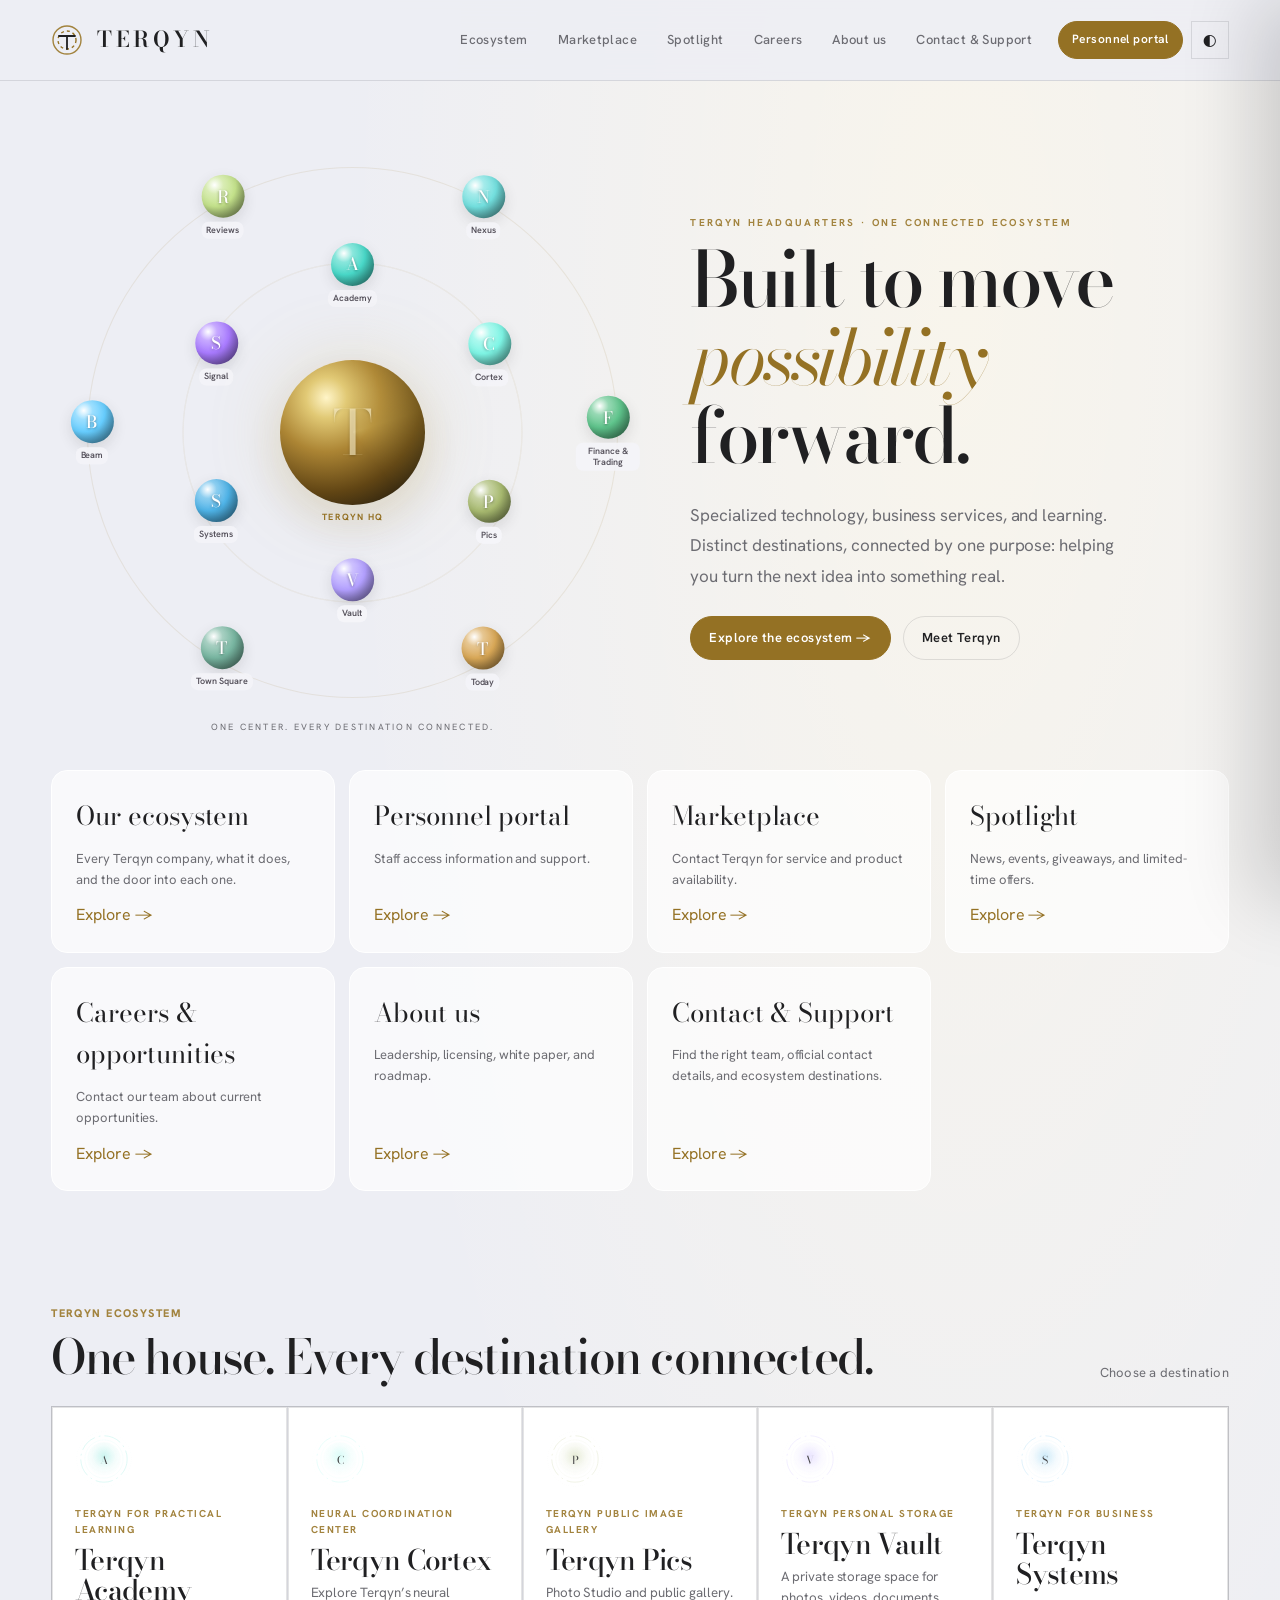
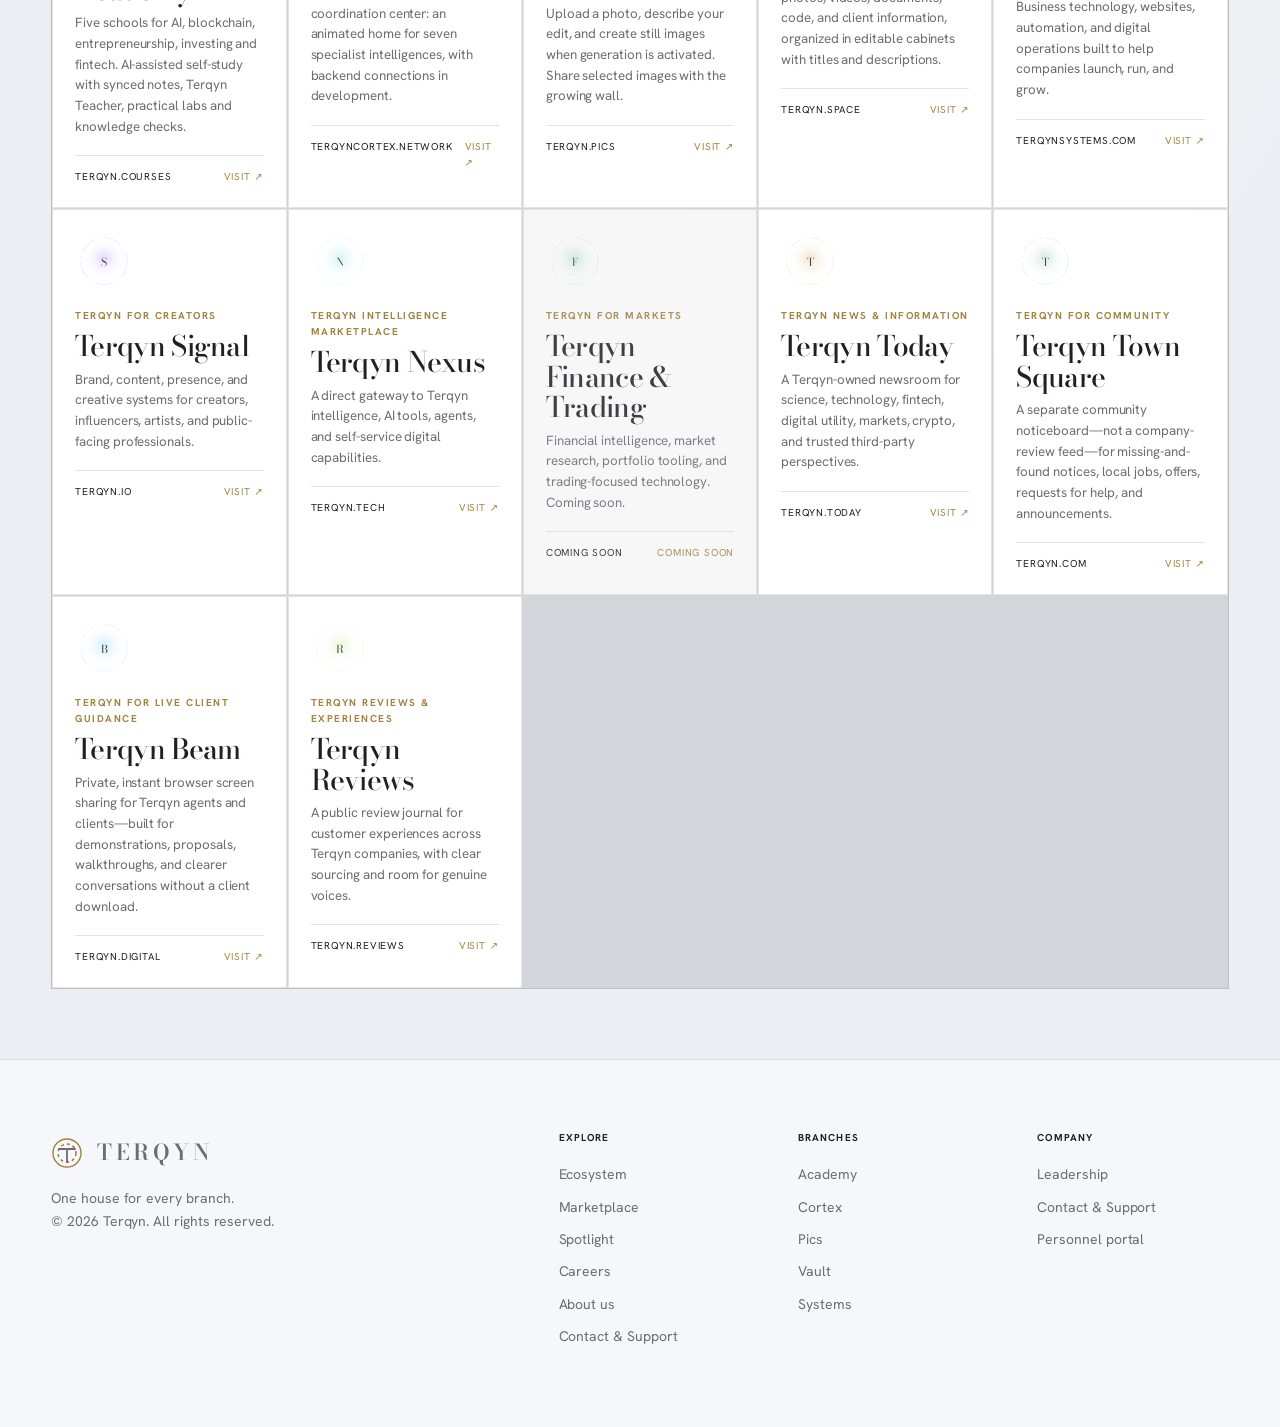
==== index.html @ 520b1709 "Remove remaining homepage claims for unavailable portal and sample openings" ====
<!doctype html>
<html lang="en" data-theme="light">
<head>
<meta charset="utf-8">
<meta name="viewport" content="width=device-width, initial-scale=1,
viewport-fit=cover">
<title>Terqyn</title>
<link rel="preconnect" href="https://fonts.googleapis.com">
<link rel="preconnect" href="https://fonts.gstatic.com" crossorigin>
<link href="
https://fonts.googleapis.com/css2?family=Bodoni+Moda:ital,opsz,wght@0,6..96,400..700;1,6..96,400&family=Hanken+Grotesk:wght@400;500;600;700&display=swap"
rel="stylesheet">
<style>
/*
==========================================================================
TERQYN HQ — canonical stylesheet (corporate flagship redesign, consolidated)
Institutional / editorial / parent-holding-company. Not TERQYN SYSTEMS.
Palette: bone + ink, oxblood primary, aged brass secondary.
Branch colors appear only as small identifiers (dots, marks, meters).
==========================================================================
*/
:root{
--bg:#F1EFE9;--panel:#F8F6F1;--panel2:#E8E3D8;--text:#151516;--mute:#66645F;--line:rgba(21,21,22,.14);
--accent:#641F2B;--brass:#9A7A49;--neg:#A33C35;--void:#0A0A0B;
--shadow:0 24px 80px rgba(23,20,17,.10);
--serif:'Bodoni Moda','Didot','Bodoni 72',Georgia,serif;
--sans:'Hanken Grotesk',system-ui,-apple-system,'Segoe UI',Roboto,sans-serif;
--bar:82px;
box-sizing:border-box;padding-top:env(safe-area-inset-top,0px);padding-bottom:env(safe-area-inset-bottom,0px);
}
@media (prefers-color-scheme:dark){:root:not([data-theme="light"]){
--bg:#0C0C0D;--panel:#131314;--panel2:#1B1A1A;--text:#EEEAE0;--mute:#A19C92;--line:rgba(238,234,224,.13);
--accent:#A44C5B;--brass:#C2A06A;--neg:#D96D63;--shadow:0 30px 90px
rgba(0,0,0,.34);}}
:root[data-theme="dark"]{
--bg:#0C0C0D;--panel:#131314;--panel2:#1B1A1A;--text:#EEEAE0;--mute:#A19C92;--line:rgba(238,234,224,.13);
--accent:#A44C5B;--brass:#C2A06A;--neg:#D96D63;--shadow:0 30px 90px
rgba(0,0,0,.34);}
@media (max-width:560px){:root{--bar:74px}}

/* ---------- foundation ---------- */
*,*::before,*::after{box-sizing:border-box}
html{scroll-padding-top:env(safe-area-inset-top,0px);background:var(--bg);text-rendering:optimizeLegibility}
body{margin:0;position:relative;isolation:isolate;min-height:100%;color:var(--text);font:16px/1.6
var(--sans);letter-spacing:-.004em;-webkit-font-smoothing:antialiased;
background:linear-gradient(90deg,transparent 0 8%,color-mix(in
srgb,var(--brass) 4.5%,transparent) 8% calc(8% + 1px),transparent calc(8% +
1px)),var(--bg)}
body::before{content:"";position:fixed;inset:0;z-index:-2;pointer-events:none;
background:radial-gradient(ellipse 48% 38% at 96% 4%,color-mix(in
srgb,var(--brass) 7%,transparent),transparent 68%),
radial-gradient(ellipse 42% 32% at 2% 96%,color-mix(in srgb,var(--accent)
5%,transparent),transparent 72%)}
body::after{content:"";position:fixed;inset:0;z-index:-1;pointer-events:none;opacity:.28;
background-image:repeating-linear-gradient(0deg,transparent 0
31px,color-mix(in srgb,var(--text) 3%,transparent) 31px 32px);
-webkit-mask-image:linear-gradient(to right,transparent,#000 12%,#000
88%,transparent);mask-image:linear-gradient(to right,transparent,#000
12%,#000 88%,transparent)}
a{color:inherit}
button,input,select,textarea{font:inherit;color:inherit}
img,svg{max-width:100%}
::selection{background:color-mix(in srgb,var(--accent)
24%,transparent);color:var(--text)}
:focus-visible{outline:1px solid
var(--brass);outline-offset:5px;border-radius:0}
.wrap{max-width:1380px;margin:0 auto;padding-inline:clamp(22px,4vw,64px)}
.serif{font-family:var(--serif)}
.mute{color:var(--mute)}
.small{font-size:13px;letter-spacing:.02em}
h1,h2,h3{font-family:var(--serif);font-weight:500;margin:0;line-height:1.1;letter-spacing:-.03em;color:var(--text)}
.h1{font-size:clamp(48px,6vw,86px);line-height:.98}
.h2{font-size:clamp(34px,4vw,56px);line-height:1.02}
.h3{font-size:clamp(22px,2vw,29px)}
.lede{font-size:clamp(17px,1.55vw,20px);line-height:1.7;max-width:58ch;color:var(--mute);margin:22px
0 0}
p{max-width:70ch}
.section{padding:clamp(72px,8vw,118px) 0}
.section+.section{border-top:1px solid var(--line)}
.page-head{position:relative;padding:clamp(84px,10vw,150px) 0
56px;border-bottom:1px solid var(--line)}
.page-head::before{content:"TERQYN / HEADQUARTERS";display:block;margin-bottom:24px;color:var(--brass);font-size:11px;font-weight:600;letter-spacing:.22em}
.page-head.row::before{flex-basis:100%;margin-bottom:12px}

/* ---------- header ---------- */
header.site{position:sticky;top:0;z-index:40;background:color-mix(in
srgb,var(--bg) 94%,transparent);backdrop-filter:blur(18px)
saturate(110%);-webkit-backdrop-filter:blur(18px)
saturate(110%);border-bottom:1px solid var(--line)}
.bar{display:flex;align-items:center;justify-content:space-between;min-height:var(--bar);gap:20px}
.brand{display:flex;align-items:center;gap:14px;text-decoration:none;font-family:var(--serif);font-size:24px;font-weight:600;letter-spacing:-.025em}
.brand svg{width:34px;height:34px}
.brand svg circle:first-child{stroke:var(--brass)}
.nav{display:flex;align-items:center;gap:2px}
.nav a:not(.btn){position:relative;text-decoration:none;padding:12px
14px;color:var(--mute);font-size:13px;font-weight:500;letter-spacing:.03em}
.nav
a:not(.btn)::after{content:"";position:absolute;left:14px;right:14px;bottom:6px;height:1px;background:var(--brass);transform:scaleX(0);transform-origin:left;transition:transform
.25s ease}
.nav a:not(.btn):hover,.nav a.on{color:var(--text)}
.nav a:not(.btn):hover::after,.nav a.on::after{transform:scaleX(1)}
.nav .btn{margin-left:10px}
.menu-btn,.theme-btn{display:none;background:transparent;border:1px solid
var(--line);border-radius:0;width:42px;height:42px;cursor:pointer}
.theme-btn{display:inline-grid;place-items:center;width:38px;height:38px;margin-left:6px}
.menu-btn:hover,.theme-btn:hover{border-color:var(--brass)}
@media (max-width:920px){
.menu-btn{display:inline-grid;place-items:center}
.nav{position:absolute;top:var(--bar);left:0;right:0;flex-direction:column;align-items:stretch;background:var(--bg);border-bottom:1px
solid var(--line);padding:16px 24px 28px;display:none}
.nav.open{display:flex}
.nav a:not(.btn){padding:14px 4px;border-bottom:1px solid var(--line)}
.nav a:not(.btn)::after{display:none}
.nav .btn{margin:16px 0 0}
.theme-btn{margin:12px 0 0}
}

/* ---------- buttons / chips / tags ---------- */
.btn{display:inline-flex;align-items:center;justify-content:center;gap:8px;min-height:44px;padding:11px
18px;border-radius:0;border:1px solid
var(--line);background:transparent;cursor:pointer;text-decoration:none;font-weight:600;font-size:13px;letter-spacing:.035em;white-space:nowrap;transition:background
.2s ease,border-color .2s ease,color .2s ease,transform .2s ease}
.btn:hover{transform:translateY(-1px);border-color:var(--brass)}
.btn.primary{background:var(--text);color:var(--bg);border-color:var(--text)}
.btn.primary:hover{background:var(--accent);border-color:var(--accent);color:#fff}
.btn.accent{background:var(--accent);color:#fff;border-color:var(--accent)}
.btn.sm{min-height:38px;padding:8px 13px;font-size:12px}
.btn[disabled]{opacity:.45;cursor:not-allowed}
.btn[disabled]:hover{transform:none;border-color:var(--line)}
.chips{display:flex;flex-wrap:wrap;gap:7px}
.chip{padding:8px 12px;border-radius:0;border:1px solid
var(--line);background:transparent;cursor:pointer;font-size:12px;font-weight:600;letter-spacing:.035em;color:var(--mute)}
.chip:hover{color:var(--text);border-color:var(--brass)}
.chip.on{background:var(--accent);color:#fff;border-color:var(--accent)}
.tag{display:inline-flex;align-items:center;gap:6px;padding:5px
9px;border-radius:0;border:1px solid
var(--line);background:transparent;color:var(--mute);font-size:11px;font-weight:600;letter-spacing:.055em;text-transform:uppercase;white-space:nowrap}
.tag
.dot{width:5px;height:5px;border-radius:50%;background:var(--c,var(--accent))}
/* status: positive reads as settled ink, caution as brass, problems as red
— kept distinct from the oxblood brand accent */
.tag.good{color:var(--text);border-color:color-mix(in srgb,var(--text)
40%,transparent)}
.tag.warn{color:var(--brass);border-color:color-mix(in srgb,var(--brass)
45%,transparent)}
.tag.bad{color:var(--neg);border-color:color-mix(in srgb,var(--neg)
45%,transparent)}

/* ---------- surfaces ---------- */
.panel{position:relative;overflow:hidden;padding:clamp(24px,3vw,36px);border:1px
solid
var(--line);border-radius:0;background:var(--panel);transition:border-color
.24s ease}
.panel::before{content:"";position:absolute;left:0;top:0;width:42px;height:2px;background:var(--brass);opacity:.8}
.panel:hover{border-color:color-mix(in srgb,var(--brass) 36%,var(--line))}
.panel.tight{padding:22px}
.grid{display:grid;gap:18px}
.g2{grid-template-columns:repeat(2,minmax(0,1fr))}
.g3{grid-template-columns:repeat(3,minmax(0,1fr))}
.g4{grid-template-columns:repeat(4,minmax(0,1fr))}
@media
(max-width:900px){.g3,.g4{grid-template-columns:repeat(2,minmax(0,1fr))}}
@media (max-width:620px){.g2,.g3,.g4{grid-template-columns:1fr}}
.row{display:flex;align-items:center;gap:12px;flex-wrap:wrap}
.between{justify-content:space-between}
.stack>*+*{margin-top:12px}
hr.rule{border:0;border-top:1px solid var(--line);margin:28px 0}
/* hairline-ruled grids: cells share borders, empty cells stay clean */
.offer-list,.leaders,.steps,.kpis{border:0;background:none;gap:0}
.offer-list>li,.leaders>.person,.steps>li,.kpis>.kpi{border:1px solid
var(--line);margin:0 -1px -1px 0}

/* ---------- forms ---------- */
label.f{display:block;font-size:12px;font-weight:600;letter-spacing:.045em;text-transform:uppercase;color:var(--mute)}
label.f>span{display:block;margin-bottom:6px}
.inp{width:100%;min-height:45px;padding:11px
13px;border-radius:0;border:1px solid
var(--line);background:transparent;color:var(--text);text-transform:none;letter-spacing:normal;font-weight:400}
select.inp{background:var(--bg)}
.inp:hover{border-color:color-mix(in srgb,var(--brass) 55%,var(--line))}
.inp:focus{outline:none;border-color:var(--brass);box-shadow:0 0 0 3px
color-mix(in srgb,var(--brass) 10%,transparent)}
textarea.inp{min-height:96px;resize:vertical}
.search{max-width:340px}

/* ---------- tables ---------- */
.tbl-wrap{overflow-x:auto;border:1px solid var(--line);border-radius:0}
table.tbl{width:100%;border-collapse:collapse;font-size:15px;min-width:620px}
.tbl th{text-align:left;padding:14px 16px;border-bottom:1px solid
var(--line);background:color-mix(in srgb,var(--panel2)
56%,transparent);color:var(--mute);font-size:11px;font-weight:600;letter-spacing:.06em;text-transform:uppercase}
.tbl td{padding:16px;border-bottom:1px solid var(--line)}
.tbl tr:last-child td{border-bottom:0}
.tbl tr.click{cursor:pointer}
.tbl tr.click:hover td{background:color-mix(in srgb,var(--brass)
6%,transparent)}

/*
==========================================================================
HOME — monumental, editorial
==========================================================================
*/
.hero{position:relative;min-height:calc(100svh -
var(--bar));display:flex;align-items:flex-end;padding:clamp(84px,12vh,150px)
0 58px;overflow:hidden}
.hero>.wrap{width:100%}
.hero::before{content:"TERQYN / PARENT HOLDING COMPANY";position:absolute;top:42px;left:max(24px,calc((100vw - 1380px)/2 +
64px));color:var(--mute);font-size:10px;font-weight:600;letter-spacing:.22em}
.hero-rings{position:absolute;right:-8%;top:42%;width:min(720px,78vw);transform:translateY(-50%)
rotate(-8deg);opacity:.42;pointer-events:none}
.hero-rings circle{fill:none;stroke:color-mix(in srgb,var(--text)
12%,transparent);stroke-width:1}
.hero-rings
.draw{stroke:var(--brass);stroke-width:1.2;stroke-dasharray:1400;stroke-dashoffset:1400;animation:draw
2.4s cubic-bezier(.6,0,.2,1) .2s forwards}
@keyframes draw{to{stroke-dashoffset:0}}
.wordmark{position:relative;margin:0;max-width:9ch;font-family:var(--serif);font-weight:500;font-size:clamp(86px,15vw,222px);line-height:.78;letter-spacing:-.065em}
.wordmark::after{content:"";display:block;width:min(580px,72vw);height:1px;margin-top:38px;background:linear-gradient(90deg,var(--accent),var(--brass),transparent)}
.wordmark
sup{position:relative;top:1em;vertical-align:top;margin-left:12px;font-family:var(--sans);font-size:11px;font-weight:600;letter-spacing:.18em;color:var(--brass)}
.tagline{position:relative;margin:26px 0
0;max-width:34ch;font-family:var(--serif);font-style:italic;font-size:clamp(22px,2.4vw,32px);line-height:1.3;color:var(--mute)}
.index{margin-top:72px;border-top:1px solid var(--line)}
.index a{display:grid;grid-template-columns:minmax(200px,.9fr)
minmax(0,1.6fr)
auto;align-items:center;gap:24px;min-height:88px;padding:22px
0;border-bottom:1px solid
var(--line);text-decoration:none;transition:padding .28s ease,background
.28s ease}
.index
a:hover{padding-left:18px;background:linear-gradient(90deg,color-mix(in
srgb,var(--accent) 7%,transparent),transparent 52%)}
.index
.nm{font-family:var(--serif);font-size:clamp(23px,2.2vw,34px);letter-spacing:-.03em}
.index .ds{max-width:52ch;font-size:14px;line-height:1.6;color:var(--mute)}
.index
.go{width:42px;height:42px;display:grid;place-items:center;border:1px solid
var(--line);transition:background .2s,border-color .2s,color .2s}
.index a:hover .go{border-color:var(--brass);color:var(--brass)}
.index a.lead .nm{color:var(--accent)}
.index a.lead
.go{background:var(--accent);border-color:var(--accent);color:#fff}
.domains{display:flex;flex-wrap:wrap;gap:10px
24px;margin-top:30px;padding-top:18px;border-top:1px solid
var(--line);color:var(--mute);font-size:11px;font-weight:600;letter-spacing:.06em;text-transform:uppercase}
.domains
button{background:none;border:0;padding:0;cursor:pointer;color:inherit;letter-spacing:inherit;text-transform:inherit;font-weight:inherit}
.domains button:hover{color:var(--text)}
@media (max-width:700px){
.hero{min-height:auto;padding-top:118px}
.hero::before{left:24px}
.hero-rings{right:-48%;top:28%;width:120vw;opacity:.28}
.wordmark{font-size:clamp(72px,22vw,118px)}
.index a{grid-template-columns:1fr auto;gap:6px 16px;min-height:100px}
.index .ds{grid-column:1}
.index .go{grid-row:1/3;grid-column:2}
}

/*
==========================================================================
ECOSYSTEM — portfolio of operating companies
==========================================================================
*/
.eco-head{padding:clamp(100px,12vw,170px) 0 48px;border-bottom:1px solid
var(--line)}
.eco-head::before{content:"PORTFOLIO / OPERATING COMPANIES";display:block;margin-bottom:22px;color:var(--brass);font-size:10px;font-weight:600;letter-spacing:.22em}
.eco-head .h1{max-width:10ch;letter-spacing:-.045em}
.eco-head .lede{margin:22px 0 0;max-width:56ch}
/* 12-col portfolio. Rows tile as 7|5, 5|7 … so the hairline grid never
shows a hole; an odd last company spans the full row. */
.portal-grid{display:grid;grid-template-columns:repeat(12,minmax(0,1fr));gap:1px;padding:0;margin:0
0 110px;background:var(--line);border:1px solid var(--line);border-top:0}
.portal{grid-column:span
7;position:relative;min-height:360px;padding:34px;display:flex;flex-direction:column;gap:8px;text-align:left;border:0;border-radius:0;background:var(--panel);cursor:pointer;overflow:hidden;transition:background
.24s ease}
.portal:nth-child(4n+2),.portal:nth-child(4n+3){grid-column:span 5}
.portal:last-child:nth-child(odd){grid-column:1/-1}
.portal::before{content:"";position:absolute;inset:auto -20% -48%
auto;width:58%;aspect-ratio:1;opacity:.12;background:radial-gradient(circle,color-mix(in
srgb,var(--c) 26%,transparent),transparent 70%);transition:opacity .4s}
.portal:hover{background:color-mix(in srgb,var(--panel) 92%,var(--panel2))}
.portal:hover::before{opacity:.26}
.portal .ap-wrap{width:84px;margin:0 0 38px;opacity:.78}
.portal .aperture .mono{font-size:42px}
.portal
.p-for{color:var(--brass);font-size:10px;font-weight:700;letter-spacing:.15em;text-transform:uppercase}
.portal
.p-name{max-width:10ch;font-family:var(--serif);font-size:clamp(30px,3vw,48px);line-height:1.08;letter-spacing:-.035em}
.portal .p-desc{max-width:48ch;margin:6px 0
18px;color:var(--mute);font-size:15px;line-height:1.65}
.portal
.p-foot{margin-top:auto;display:flex;justify-content:space-between;align-items:center;padding-top:18px;border-top:1px
solid var(--line);font-size:11px;letter-spacing:.035em;color:var(--mute)}
.portal
.enter{color:var(--brass);text-transform:uppercase;letter-spacing:.09em;font-size:10px;font-weight:600}
@media (max-width:900px){
.portal-grid{grid-template-columns:1fr}
.portal,.portal:nth-child(4n+2),.portal:nth-child(4n+3){grid-column:auto;min-height:320px}
}
/* branch mark — static, restrained */
.aperture{width:100%;height:auto;display:block;overflow:visible}
.aperture
.ring{fill:none;stroke:var(--c);transform-box:fill-box;transform-origin:center}
.aperture .r1{stroke-width:1;stroke-dasharray:1 7;opacity:.3}
.aperture .r2{stroke-width:1.4;stroke-dasharray:60 14 6 14;opacity:.5}
.aperture .r3{stroke-width:.8;opacity:.22}
.aperture .iris{transform-box:fill-box;transform-origin:center;opacity:.35}
.aperture
.mono{font-family:var(--serif);font-size:38px;fill:var(--text);text-anchor:middle;dominant-baseline:central}
/* branch transition: a measured wipe */
.iris-ov{position:fixed;inset:0;z-index:100;pointer-events:none;display:grid;place-items:center;text-align:center;color:#EEEAE0;
background:linear-gradient(120deg,color-mix(in srgb,var(--c)
34%,#0A0A0B),#0A0A0B 62%);clip-path:circle(0 at var(--x) var(--y))}
.iris-ov.open{pointer-events:auto;clip-path:circle(150% at var(--x)
var(--y));transition:clip-path .8s cubic-bezier(.7,0,.2,1)}
.iris-ov.out{opacity:0;transition:opacity .55s ease}
.iris-ov .il{opacity:0;transform:scale(.98);transition:opacity .5s
.3s,transform .8s .3s}
.iris-ov.open .il{opacity:1;transform:none}
.iris-ov .il
b{display:block;font-family:var(--serif);font-weight:500;font-size:clamp(50px,8vw,100px);letter-spacing:-.05em}
.iris-ov .il small{opacity:.7;font-size:15px}
/* subsidiary detail */
.back{display:inline-flex;align-items:center;gap:6px;margin-top:38px;color:var(--mute);text-decoration:none;font-size:12px;font-weight:600;letter-spacing:.04em}
.back:hover{color:var(--text)}
.sub-hero{display:grid;grid-template-columns:minmax(0,1.5fr)
minmax(260px,.7fr);gap:70px;align-items:center;min-height:560px;padding:clamp(72px,9vw,130px)
0;border-bottom:1px solid var(--line)}
.sub-hero
.ap-wrap{max-width:300px;width:100%;justify-self:center;opacity:.76;animation:fadeIn
1s ease both}
/* branch audience line: the inline branch color is replaced by brass so
the parent palette leads and every branch stays legible */
.sub-hero
p.lede[style*="color"]{color:var(--brass)!important;font-size:12px;font-weight:600;letter-spacing:.15em;text-transform:uppercase;margin-top:20px}
@keyframes fadeIn{from{opacity:0}}
@media
(max-width:820px){.sub-hero{grid-template-columns:1fr;gap:40px;min-height:0}.sub-hero
.ap-wrap{max-width:200px;grid-row:1;justify-self:start}}
.offer-list{list-style:none;padding:0;margin:0;display:grid;grid-template-columns:repeat(auto-fill,minmax(240px,1fr))}
.offer-list li{min-height:140px;padding:26px;background:var(--panel)}
.offer-list b{display:block;font-weight:500;margin-bottom:4px}

/*
==========================================================================
ABOUT / LEADERSHIP
==========================================================================
*/
.leaders{display:grid;grid-template-columns:repeat(auto-fill,minmax(260px,1fr))}
.leaders>.person{padding:26px;background:var(--bg)}
.person
.shot{aspect-ratio:3/4;display:grid;place-items:center;margin-bottom:16px;border-bottom:1px
solid var(--line);background:linear-gradient(145deg,color-mix(in
srgb,var(--panel2)
74%,transparent),var(--panel));font-family:var(--serif);font-size:72px;color:var(--mute)}
.person dl{display:grid;grid-template-columns:auto 1fr;gap:4px
14px;font-size:14px;margin:14px 0 0}
.person dt{color:var(--mute)}
.person dd{margin:0}
.timeline{list-style:none;padding:0;margin:0;border-left:1px solid
var(--brass)}
.timeline li{position:relative;padding:0 0 28px 28px}
.timeline
li::before{content:"";position:absolute;left:-6px;top:8px;width:11px;height:11px;background:var(--bg);border:2px
solid var(--brass);transform:rotate(45deg)}
.timeline
li.done::before{background:var(--accent);border-color:var(--accent)}
.timeline li.now::before{border-color:var(--accent)}
.timeline .when{font-size:14px;color:var(--mute)}
.vision{margin:0;max-width:24ch;font-family:var(--serif);font-size:clamp(34px,4.5vw,62px);line-height:1.15;letter-spacing:-.035em}

/*
==========================================================================
CAREERS / SPOTLIGHT
==========================================================================
*/
.job{border-bottom:1px solid var(--line)}
.job
summary{list-style:none;display:grid;grid-template-columns:minmax(0,1fr)
auto;gap:6px 20px;min-height:86px;padding:24px 0;cursor:pointer}
.job summary::-webkit-details-marker{display:none}
.job .jt{font-family:var(--serif);font-size:26px}
.job .jm{display:flex;flex-wrap:wrap;gap:8px;grid-column:1}
.job
.jp{grid-row:1/3;grid-column:2;align-self:center;color:var(--mute);font-size:14px}
.job .jb{padding:0 0 24px}
.job ul{margin:6px 0 16px;padding-left:20px}
.steps{list-style:none;padding:0;margin:0;display:grid;grid-template-columns:repeat(auto-fit,minmax(180px,1fr));counter-reset:s}
.steps
li{counter-increment:s;min-height:180px;padding:24px;background:var(--bg)}
.steps
li::before{content:counter(s);display:block;font-family:var(--serif);font-size:30px;color:var(--brass)}
.feature{display:grid;grid-template-columns:minmax(0,1.2fr)
minmax(0,1fr);border:1px solid
var(--line);border-radius:0;overflow:hidden;background:var(--panel)}
.feature
.art{min-height:420px;display:grid;place-items:center;background:linear-gradient(135deg,color-mix(in
srgb,var(--accent) 14%,var(--panel2)),var(--panel2) 48%,color-mix(in
srgb,var(--brass) 14%,var(--panel2)))}
.feature .art svg{width:60%;opacity:.8}
.feature .body{padding:clamp(36px,5vw,72px)}
@media (max-width:760px){.feature{grid-template-columns:1fr}.feature
.art{min-height:260px}}
.code{font-family:ui-monospace,'SF Mono',Menlo,monospace;font-size:18px;letter-spacing:.06em;padding:10px
14px;border:1px dashed var(--brass);color:var(--brass)}
.count{display:flex;gap:10px;margin:12px 0}
.count
div{text-align:center;min-width:56px;padding:8px;background:var(--panel2)}
.count
b{display:block;font-family:var(--serif);font-size:26px;font-weight:500}
.count small{color:var(--mute);font-size:12px}
.date-block{width:64px;flex:none;text-align:center;border:1px solid
var(--line);padding:8px 0}
.date-block
b{display:block;font-family:var(--serif);font-size:28px;font-weight:500;line-height:1}
.date-block small{color:var(--mute);font-size:13px}

/*
==========================================================================
TERQYN TECH — catalogue
==========================================================================
*/
.cat-bar{display:flex;gap:0;overflow-x:auto;border-bottom:1px solid
var(--line);margin-bottom:28px}
.cat-bar button{background:none;border:0;border-bottom:2px solid
transparent;padding:14px
16px;cursor:pointer;color:var(--mute);white-space:nowrap;font-size:12px;font-weight:600;letter-spacing:.04em}
.cat-bar button:hover{color:var(--text)}
.cat-bar button.on{color:var(--text);border-bottom-color:var(--accent)}
.prod{display:flex;flex-direction:column;gap:8px;min-height:380px}
.prod
.pic{aspect-ratio:16/9;display:grid;place-items:center;margin-bottom:8px;position:relative;overflow:hidden;font-family:var(--serif);font-size:48px;color:var(--mute);background:linear-gradient(145deg,var(--panel2),color-mix(in
srgb,var(--pc) 7%,var(--panel)))}
.prod
.pic::after{content:"";position:absolute;inset:0;opacity:.38;background:radial-gradient(circle
at 70% 20%,color-mix(in srgb,var(--pc) 30%,transparent),transparent 60%)}
.prod .price{font-weight:600}
.model{display:flex;align-items:center;gap:12px;padding:14px;border:1px
solid var(--line);cursor:pointer}
.model input{accent-color:var(--accent);width:18px;height:18px}
.plan{border:1px solid
var(--line);padding:20px;cursor:pointer;background:var(--panel)}
.model.on,.plan.on{border-color:var(--brass);background:color-mix(in
srgb,var(--brass) 7%,transparent)}
.plan b{font-family:var(--serif);font-size:22px;font-weight:500}
.cart-btn{position:relative}
.cart-btn
.n{position:absolute;top:-7px;right:-7px;min-width:18px;height:18px;display:grid;place-items:center;padding:0
5px;background:var(--accent);color:#fff;font-size:11px;font-weight:600}

/*
==========================================================================
PERSONNEL PORTAL — executive office
==========================================================================
*/
.signin{max-width:1100px;padding-block:clamp(100px,12vw,160px)}
.roles{display:grid;grid-template-columns:repeat(3,minmax(0,1fr));gap:1px;margin-top:40px;background:var(--line);border:1px
solid var(--line)}
@media (max-width:700px){.roles{grid-template-columns:1fr}}
.role{min-height:260px;padding:30px;text-align:left;cursor:pointer;border:0;border-radius:0;background:var(--panel);transition:background
.22s ease}
.role:hover{background:color-mix(in srgb,var(--brass) 8%,var(--panel))}
.role
b{display:block;margin-bottom:8px;font-family:var(--serif);font-size:30px;font-weight:500}
.app{display:grid;grid-template-columns:290px
minmax(0,1fr);min-height:calc(100vh - var(--bar))}
.side{position:sticky;top:var(--bar);height:calc(100vh -
var(--bar));overflow-y:auto;padding:28px 16px;border-right:1px solid
var(--line);background:var(--panel)}
.side .who{padding:6px 12px 24px;border-bottom:1px solid
var(--line);margin-bottom:12px}
.side .who
b{display:block;font-family:var(--serif);font-size:23px;font-weight:500}
.side
button{position:relative;display:flex;align-items:center;justify-content:space-between;width:100%;text-align:left;background:none;border:0;border-radius:0;padding:11px
12px;cursor:pointer;color:var(--mute);font-size:13px;font-weight:500;letter-spacing:.015em}
.side button:hover{color:var(--text)}
.side button.on{color:var(--text)}
.side
button.on::before{content:"";position:absolute;left:0;top:8px;bottom:8px;width:2px;background:var(--accent)}
.side .bridge-btn.on{color:var(--brass)}
.side .bridge-btn.on::before{background:var(--brass)}
.side
.grp{font-size:10px;font-weight:700;letter-spacing:.12em;text-transform:uppercase;color:var(--mute);padding:18px
12px 6px}
.main{padding:clamp(34px,5vw,70px) clamp(22px,5vw,76px) 100px;min-width:0}
@media (max-width:900px){
.app{grid-template-columns:1fr}
.side{position:static;height:auto;display:flex;gap:4px;overflow-x:auto;padding:10px
14px;border-right:0;border-bottom:1px solid var(--line)}
.side .who,.side .grp{display:none}
.side button{width:auto;white-space:nowrap}
.side
button.on::before{top:auto;bottom:0;left:12px;right:12px;width:auto;height:2px}
}
.locked{text-align:center;padding:80px 20px}
.locked svg{width:48px;margin-bottom:16px;color:var(--mute)}
.kpis{display:grid;grid-template-columns:repeat(3,minmax(0,1fr))}
@media
(max-width:620px){.kpis{grid-template-columns:repeat(2,minmax(0,1fr))}}
.kpi{min-height:140px;padding:22px;border:1px solid
var(--line);border-radius:0;background:var(--panel)}
.kpi
.lb{font-size:10px;font-weight:700;letter-spacing:.09em;text-transform:uppercase;color:var(--mute)}
.kpi .v{margin:10px 0
4px;font-family:var(--serif);font-size:36px;line-height:1.2}
.delta{font-size:13px;font-weight:600}
.delta.up{color:var(--text)}
.delta.down{color:var(--neg)}
.bars{width:100%;height:auto;display:block}
.bars rect{cursor:pointer}
.bars text{font-size:11px;fill:var(--mute);font-family:var(--sans)}
.meter{height:4px;background:var(--panel2);overflow:hidden}
.meter i{display:block;height:100%;background:var(--c,var(--accent))}
.stream{display:grid;grid-template-columns:120px 1fr
48px;gap:12px;align-items:center;font-size:14px;margin-bottom:10px}
.ann{padding:18px 0;border-bottom:1px solid var(--line)}
.ann:last-child{border-bottom:0}
.acc details{border-bottom:1px solid var(--line)}
.acc summary{padding:16px
0;cursor:pointer;font-family:var(--serif);font-size:21px}
.acc details p{margin:0 0 18px;color:var(--mute)}
.exec-banner{display:flex;align-items:center;gap:14px;margin-bottom:28px;padding:14px
18px;border:1px solid color-mix(in srgb,var(--brass)
58%,transparent);background:color-mix(in srgb,var(--brass)
6%,transparent);color:var(--brass);font-size:14px}
.exec-banner svg{flex:none}

/*
==========================================================================
OVERLAYS
==========================================================================
*/
.scrim{position:fixed;inset:0;z-index:80;display:none;background:rgba(8,7,7,.66);backdrop-filter:blur(4px);-webkit-backdrop-filter:blur(4px)}
.scrim.open{display:block}
.drawer{position:fixed;top:0;right:0;bottom:0;z-index:90;width:min(560px,100%);overflow-y:auto;background:var(--bg);border-left:1px
solid var(--line);box-shadow:-24px 0 70px
rgba(0,0,0,.16);transform:translateX(100%);transition:transform .4s
cubic-bezier(.2,.8,.2,1);padding:calc(34px + env(safe-area-inset-top,0px))
34px calc(34px + env(safe-area-inset-bottom,0px))}
.drawer.open{transform:none}
.modal{position:fixed;left:50%;top:50%;z-index:90;width:min(620px,calc(100%
-
32px));max-height:86vh;overflow-y:auto;padding:34px;background:var(--bg);border:1px
solid
var(--line);box-shadow:var(--shadow);transform:translate(-50%,-48%);opacity:0;pointer-events:none;transition:opacity
.25s,transform .3s ease}
.modal.open{opacity:1;transform:translate(-50%,-50%);pointer-events:auto}
.x{float:right;width:36px;height:36px;background:none;border:1px solid
var(--line);border-radius:0;cursor:pointer}
.x:hover{border-color:var(--brass)}
.toast{position:fixed;left:50%;bottom:calc(24px +
env(safe-area-inset-bottom,0px));z-index:120;max-width:calc(100% -
32px);padding:13px
20px;background:var(--text);color:var(--bg);font-size:12px;font-weight:600;letter-spacing:.035em;transform:translate(-50%,20px);opacity:0;transition:.3s;pointer-events:none}
.toast.show{opacity:1;transform:translate(-50%,0)}

/* ---------- footer ---------- */
footer.site{padding:70px 0 74px;border-top:1px solid
var(--line);background:color-mix(in srgb,var(--panel)
55%,transparent);font-size:14px;color:var(--mute)}
footer.site .cols{display:grid;grid-template-columns:2.4fr
repeat(3,1fr);gap:48px}
footer.site h4{margin:0 0
12px;color:var(--text);font-size:10px;font-weight:700;letter-spacing:.11em;text-transform:uppercase}
footer.site a{display:block;padding:5px
0;text-decoration:none;cursor:pointer}
footer.site a:hover{color:var(--text)}
@media (max-width:760px){footer.site .cols{grid-template-columns:1fr
1fr;gap:32px}}

/* ---------- small screens ---------- */
@media (max-width:560px){
.hero{padding-bottom:38px}
.wordmark::after{margin-top:28px}
.index{margin-top:52px}
.panel{padding:22px}
.portal{padding:26px}
.main{padding-inline:20px}
.drawer{padding-inline:22px}
.modal{padding:24px}
}

/* ---------- reduced motion ---------- */
@media
(prefers-reduced-motion:reduce){*,*::before,*::after{animation:none!important;transition:none!important}.hero-rings
.draw{stroke-dashoffset:0}}

/* Pearl & gold concept — review only */
:root,:root[data-theme="dark"],:root[data-theme="light"]{--bg:#edeef4;--panel:#fff;--panel2:#e5e6ee;--text:#202022;--mute:#6c6c72;--line:rgba(35,35,46,.12);--accent:#947124;--brass:#a2833e;--shadow:0 18px 70px #282c4510;--bar:80px}
body{background:radial-gradient(ellipse at 75% 10%,#fff9e7a0,transparent 46%),#edeef4}
body::before,body::after{display:none}
header.site{background:#edeef4ed}.brand{letter-spacing:.16em;font-size:22px;text-transform:uppercase}.brand svg{width:32px}
.btn,.chip,.tag{border-radius:30px}.btn.primary,.btn.accent{background:#947124;border-color:#947124;color:white}.btn:hover{box-shadow:0 7px 20px #94712420}
.panel,.tbl-wrap,.offer-list>li,.leaders>.person,.steps>li,.kpis>.kpi{border-radius:16px;box-shadow:0 8px 25px #34364a04}
.panel::before{display:none}.page-head::before,.hero::before{letter-spacing:.22em}
.hero{display:block;min-height:0;padding:50px 0 72px;overflow:hidden}.hero::before{display:none}
.hero>.wrap{display:grid;grid-template-columns:1fr 1fr;gap:60px;align-items:center}
.hero-copy .eyebrow{font-size:10px;letter-spacing:.24em;color:var(--brass);font-weight:700}
.wordmark{font-size:clamp(58px,6vw,94px);line-height:1.02;max-width:11ch;letter-spacing:-.045em}
.wordmark em{font-weight:400;color:var(--accent)}.wordmark::after{display:none}
.tagline{font-family:var(--sans);font-style:normal;font-size:17px;line-height:1.8;max-width:44ch;margin:24px 0;color:var(--mute)}
.hero-actions{display:flex;gap:12px;flex-wrap:wrap}
.orbit-stage{position:relative;aspect-ratio:1;max-width:560px;width:100%;margin:auto;display:grid;place-items:center;perspective:800px}
.orbit-track{position:absolute;width:84%;height:84%;border:1px solid #a2833e25;border-radius:50%;animation:orbit 36s linear infinite}
.orbit-track::before{content:"";position:absolute;inset:14%;border:1px dashed #a2833e25;border-radius:50%}
.orbit-track::after{content:"";position:absolute;inset:-8%;border:1px solid #a2833e0d;border-radius:50%}
.gold-core{position:relative;width:35%;aspect-ratio:1;border-radius:50%;background:radial-gradient(circle at 32% 26%,#fff5c8 0,#e1c975 14%,#ac8534 37%,#614514 65%,#1d180d 91%);box-shadow:inset -15px -12px 24px #0005,0 20px 48px #7d632622,0 0 100px #d9c27b30;display:grid;place-items:center}
.gold-core::after{content:"";position:absolute;inset:0;border-radius:50%;background:conic-gradient(from 0deg,transparent,#fff7ca50,transparent 40%);mix-blend-mode:soft-light;animation:orbit 12s linear infinite}
.gold-core span{font-family:var(--serif);font-size:62px;color:#fff3cba0;text-shadow:0 1px 3px #0003}
.satellite{position:absolute;left:calc(50% - 31px);top:calc(50% - 31px);width:62px;height:62px;transform:rotate(var(--a)) translateY(-224px) rotate(calc(-1 * var(--a)));display:grid;place-items:center}
.satellite a{display:grid;place-items:center;background:#ffffffed;border:1px solid #fff;border-radius:18px;width:62px;height:62px;box-shadow:0 8px 30px #34364a0b;text-decoration:none;animation:counter 36s linear infinite;font-size:12px;font-weight:600;color:var(--sc)}
.orbit-caption{position:absolute;bottom:0;font-size:9px;letter-spacing:.25em;color:var(--mute)}
@keyframes orbit{to{transform:rotate(360deg)}}@keyframes counter{to{transform:rotate(-360deg)}}
.hero-index{grid-column:1/-1;display:grid;grid-template-columns:repeat(4,1fr);gap:14px;margin-top:0;border:0}
.hero-index a{display:flex;flex-direction:column;align-items:flex-start;gap:12px;min-height:180px;background:#ffffffb0;border:1px solid #fff;border-radius:16px;padding:24px;text-decoration:none}
.hero-index a:hover{background:white;transform:translateY(-3px)}
.hero-index .nm{font-family:var(--serif);font-size:26px}.hero-index .ds{font-size:13px;color:var(--mute)}.hero-index .go{margin-top:auto;color:var(--accent)}
.portal-grid{gap:16px;background:none;border:0}.portal{border:1px solid #fff;border-radius:18px;box-shadow:0 10px 35px #34364a05;min-height:310px}
.portal .ap-wrap{margin-bottom:20px}.portal::before{opacity:.25}
footer{background:#e7e8ef}.preview-note{position:fixed;bottom:14px;left:14px;z-index:150;background:#fffef5ee;border:1px solid #a2833e40;color:#7a6029;border-radius:30px;padding:8px 14px;font:11px var(--sans);box-shadow:0 5px 20px #0001}
@media(max-width:920px){.hero>.wrap{grid-template-columns:1fr;gap:35px}.orbit-stage{grid-row:1;max-width:420px}.hero-copy{max-width:650px}.hero-index{grid-template-columns:repeat(2,1fr)}.satellite{transform:rotate(var(--a)) translateY(-168px) rotate(calc(-1 * var(--a)))}.wordmark{max-width:14ch;font-size:58px}}
@media(max-width:480px){.hero{padding-top:26px}.orbit-stage{max-width:310px}.satellite{width:48px;height:48px;left:calc(50% - 24px);top:calc(50% - 24px);transform:rotate(var(--a)) translateY(-125px) rotate(calc(-1 * var(--a)))}.satellite a{width:48px;height:48px;border-radius:14px;font-size:10px}.gold-core span{font-size:40px}.wordmark{font-size:43px}.hero-index a{padding:18px;min-height:180px}.hero-index .nm{font-size:22px}.brand{font-size:19px}.hero-copy .eyebrow{font-size:9px}}
@media(prefers-reduced-motion:reduce){.orbit-track,.satellite a,.gold-core::after{animation:none}}

/* Live planetarium: every orb derives from the ecosystem directory. */
.planetarium{width:100%;max-width:650px;aspect-ratio:1;isolation:isolate}
.planetarium .gold-core{position:absolute;inset:38%;width:24%;z-index:3;box-shadow:0 0 70px #ccb45640,0 20px 45px #80601f20}
.gold-core b{position:absolute;top:104%;white-space:nowrap;color:#947124;font:700 9px var(--sans);letter-spacing:.15em}
.planet-halo{position:absolute;inset:6%;border-radius:50%;border:1px solid #a2833e20;background:repeating-radial-gradient(circle at center,transparent 0 18%,#a2833e12 18.2% 18.4%,transparent 18.6% 27%)}
.planet-orbit{position:absolute;inset:0;pointer-events:none;animation:planet-revolve var(--duration) linear infinite;transform:rotate(var(--angle))}
.planet-position{position:absolute;left:50%;top:calc(50% - var(--radius));width:0;height:0}
.subsidiary-planet{position:absolute;left:-32px;top:-27px;display:flex;align-items:center;flex-direction:column;width:64px;text-decoration:none;pointer-events:auto;animation:planet-upright var(--duration) linear infinite;transform:rotate(calc(-1 * var(--angle)))}
.planet-ball{width:43px;height:43px;display:grid;place-items:center;border-radius:50%;background:radial-gradient(circle at 30% 24%,#fff 0,color-mix(in srgb,var(--planet-color),white 35%) 20%,var(--planet-color) 48%,color-mix(in srgb,var(--planet-color),black 58%) 100%);box-shadow:inset -4px -5px 9px #0002,0 5px 14px #3332;color:#fff;font:500 17px var(--serif);text-shadow:0 1px 3px #0006;transition:scale .2s}
.planet-name{font:600 9px var(--sans);margin-top:4px;padding:3px 5px;background:#f5f5f9e8;color:#55515b;border-radius:7px;text-align:center;max-width:90px;line-height:1.2}
.subsidiary-planet:hover .planet-ball,.subsidiary-planet:focus-visible .planet-ball{scale:1.15}
.planetarium:focus-within .planet-orbit,.planetarium:focus-within .subsidiary-planet,.planetarium:hover .planet-orbit,.planetarium:hover .subsidiary-planet{animation-play-state:paused}
@keyframes planet-revolve{from{transform:rotate(var(--angle))}to{transform:rotate(calc(var(--angle) + 360deg))}}
@keyframes planet-upright{from{transform:rotate(calc(-1 * var(--angle)))}to{transform:rotate(calc(-1 * var(--angle) - 360deg))}}
.hero>.wrap{grid-template-columns:1.12fr 1fr;gap:36px}.hero .planetarium{grid-column:1;grid-row:1}.hero-copy{grid-column:2;grid-row:1}.hero-index{grid-row:2}
@media(max-width:920px){.hero>.wrap{grid-template-columns:1fr}.hero .planetarium{grid-column:1;grid-row:1;max-width:520px}.hero-copy{grid-column:1;grid-row:2}.hero-index{grid-row:3}.orbit-caption{bottom:-5px}}
@media(max-width:480px){.planetarium{max-width:none!important}.planet-ball{width:31px;height:31px;font-size:13px}.subsidiary-planet{left:-27px;top:-20px;width:54px}.planet-name{font-size:8px;padding:2px 3px}.planetarium .gold-core span{font-size:32px}.gold-core b{font-size:8px}.orbit-caption{font-size:8px;letter-spacing:.13em}.hero>.wrap{gap:42px}}
@media(prefers-reduced-motion:reduce){.planet-orbit,.subsidiary-planet{animation:none}}

.contact-page .page-head{padding-top:76px}.contact-kicker{display:block;font-size:10px;font-weight:700;letter-spacing:.18em;color:var(--brass);margin-bottom:16px}
.contact-jumps,.contact-actions{display:flex;flex-wrap:wrap;gap:10px;margin-top:26px}.contact-jumps a{text-decoration:none}.contact-card{display:flex;flex-direction:column;scroll-margin-top:105px}.contact-card .h2{font-size:38px}.contact-card>p{line-height:1.8}.contact-details{margin:18px 0 24px}.contact-details dt{font-size:11px;letter-spacing:.1em;text-transform:uppercase;color:var(--mute);margin-top:16px}.contact-details dd{margin:5px 0 0;font-size:clamp(17px,2vw,23px);overflow-wrap:anywhere}.contact-details a{color:var(--accent);text-underline-offset:5px}.contact-notice{padding:20px;background:#f6f3e9;border:1px solid #a2833e25;border-radius:14px;font-size:14px;line-height:1.7}.contact-notice p{margin:8px 0 0;color:var(--mute)}.contact-card .contact-actions{margin-top:auto;padding-top:24px}.contact-routing{margin-top:30px;background:#ffffffa0;border:1px solid var(--line);border-radius:16px;overflow:hidden}.contact-routing>div{padding:22px 26px;display:flex;justify-content:space-between;gap:20px;border-bottom:1px solid var(--line)}.contact-routing>div:last-child{border:0}.contact-routing a{color:var(--accent);white-space:nowrap;text-underline-offset:4px}.contact-directory{display:grid;grid-template-columns:repeat(3,minmax(0,1fr));gap:16px;margin-top:32px}.contact-directory-links{display:flex;flex-direction:column;gap:13px;padding-top:20px;border-top:1px solid var(--line);font-size:13px;color:var(--accent)}#ecosystem-contacts,#official-socials{scroll-margin-top:100px}
@media(max-width:1100px){.nav a:not(.btn){padding-inline:9px;font-size:12px}.contact-directory{grid-template-columns:repeat(2,minmax(0,1fr))}}
@media(max-width:620px){.contact-directory{grid-template-columns:1fr}.contact-routing>div{flex-direction:column;gap:10px}.contact-page .page-head{padding-top:50px}.contact-card .h2{font-size:32px}}
</style>
<script type="application/ld+json">{"@context": "https://schema.org", "@graph": [{"@type": "Organization", "@id": "https://terqyn.com/#organization", "name": "Terqyn", "url": "https://terqyn.com/", "description": "Terqyn is the shared brand for specialized technology, business services and learning destinations.", "subOrganization": {"@type": "Organization", "@id": "https://terqyn.courses/#organization", "name": "Terqyn Academy", "url": "https://terqyn.courses/", "parentOrganization": {"@id": "https://terqyn.com/#organization"}}}, {"@type": "WebSite", "@id": "https://terqyn.com/#website", "url": "https://terqyn.com/", "name": "Terqyn HQ", "publisher": {"@id": "https://terqyn.com/#organization"}}]}</script>
</head>
<body>
<div id="app"></div>
<div class="iris-ov" id="iris"></div>
<div class="scrim" id="scrim" data-act="close"></div>
<aside class="drawer" id="drawer" aria-label="Details"></aside>
<div class="modal" id="modal" role="dialog" aria-modal="true"></div>
<div class="toast" id="toast" role="status"></div>

<script>
/* =====================================================================
TERQYN HQ — single-file site. Edit the DATA section to evolve content.
===================================================================== */

/* ---------- DATA: subsidiaries (add a branch = add an object) ----------
*/
const ECOSYSTEM = [
{id:'academy', name:'Terqyn Academy', mono:'A', for:'Terqyn for practical learning', url:'https://terqyn.courses', domain:'terqyn.courses', color:'#49D9C9', status:'Public beta',
desc:'Five schools for AI, blockchain, entrepreneurship, investing and fintech. AI-assisted self-study with synced notes, Terqyn Teacher, practical labs and knowledge checks.'},
{id:'cortex', name:'Terqyn Cortex', mono:'C', for:'Neural coordination center', url:'https://terqyncortex.network', domain:'terqyncortex.network', color:'#7EF5E5', status:'Live shell',
desc:'Explore Terqyn’s neural coordination center: an animated home for seven specialist intelligences, with backend connections in development.'},
{id:'pics', name:'Terqyn Pics', mono:'P', for:'Terqyn public image gallery', url:'https://terqyn.pics', domain:'terqyn.pics', color:'#A8BA70', status:'Live',
desc:'Photo Studio and public gallery. Upload a photo, describe your edit, and create still images when generation is activated. Share selected images with the growing wall.'},
{id:'vault', name:'Terqyn Vault', mono:'V', for:'Terqyn personal storage', url:'https://terqyn.space', domain:'terqyn.space', color:'#B3A0FF', status:'Connecting domain',
desc:'A private storage space for photos, videos, documents, code, and client information, organized in editable cabinets with titles and descriptions.'},
{id:'systems', name:'Terqyn Systems', mono:'S', for:'Terqyn for business', url:'https://terqynsystems.com', domain:'terqynsystems.com', color:'#4FB4E8', status:'Live',
desc:'Business technology, websites, automation, and digital operations built to help companies launch, run, and grow.'},
{id:'signal', name:'Terqyn Signal', mono:'S', for:'Terqyn for creators', url:'https://terqyn.io', domain:'terqyn.io', color:'#A97BFF', status:'Live',
desc:'Brand, content, presence, and creative systems for creators, influencers, artists, and public-facing professionals.'},
{id:'nexus', name:'Terqyn Nexus', mono:'N', for:'Terqyn intelligence marketplace', url:'https://terqyn.tech', domain:'terqyn.tech', color:'#73E0DF', status:'Live',
desc:'A direct gateway to Terqyn intelligence, AI tools, agents, and self-service digital capabilities.'},
{id:'finance', name:'Terqyn Finance & Trading', mono:'F', for:'Terqyn for markets', url:'', domain:'Coming soon', color:'#5FC48C', status:'Coming Soon',
desc:'Financial intelligence, market research, portfolio tooling, and trading-focused technology. Coming soon.'},
{id:'today', name:'Terqyn Today', mono:'T', for:'Terqyn news & information', url:'https://terqyn.today', domain:'terqyn.today', color:'#D9A857', status:'Live',
desc:'A Terqyn-owned newsroom for science, technology, fintech, digital utility, markets, crypto, and trusted third-party perspectives.'},
{id:'town-square', name:'Terqyn Town Square', mono:'T', for:'Terqyn for community', url:'https://terqyn.com/#/town-square', domain:'terqyn.com', color:'#78B6A1', status:'In development',
desc:'A separate community noticeboard—not a company-review feed—for missing-and-found notices, local jobs, offers, requests for help, and announcements.'},
{id:'beam', name:'Terqyn Beam', mono:'B', for:'Terqyn for live client guidance', url:'https://www.terqyn.digital/beam', domain:'terqyn.digital', color:'#67CEFF', status:'Live',
desc:'Private, instant browser screen sharing for Terqyn agents and clients—built for demonstrations, proposals, walkthroughs, and clearer conversations without a client download.'},
{id:'reviews', name:'Terqyn Reviews', mono:'R', for:'Terqyn reviews & experiences', url:'https://terqyn.reviews', domain:'terqyn.reviews', color:'#C4E28B', status:'Live',
desc:'A public review journal for customer experiences across Terqyn companies, with clear sourcing and room for genuine voices.'}
];

const LEADERS = [
{name:'Colby Levesque', title:'Founder & Chief Executive Officer',
ini:'CL', bio:'', edu:'', certs:'',
li:''},
{name:'Sebastian', title:'Co-founder & Chief Operating Officer', ini:'S',
bio:'', edu:'', certs:'',
li:''},
{name:'Will Rodriguez',title:'Chief Technology Officer',ini:'WR',bio:'',edu:'',certs:'',li:''},
{name:'Bobby House',title:'Chief Financial Officer',ini:'BH',bio:'',edu:'',certs:'',li:''},
{name:'Jarred Nicholes',title:'Chief Sales Officer',ini:'JN',bio:'',edu:'',certs:'',li:''}
];
const SUBS=ECOSYSTEM.map(s=>({...s,short:s.name.replace('Terqyn ', '')}));
const SUB=Object.fromEntries(SUBS.map(s=>[s.id,s]));
const DAY=864e5;
// Retire only this flagship's old browser-local demo state. No live account data is touched.
try{localStorage.removeItem('terqyn.hq.v1')}catch(e){}
const S={role:null};
const U={};
try{const t=localStorage.getItem('terqyn.theme');if(t)document.documentElement.dataset.theme=t}catch(e){}

/* ---------- helpers ---------- */
const $=(s,r=document)=>r.querySelector(s);
const
esc=s=>String(s??'').replace(/[&<>"']/g,c=>({'&':'&amp;','<':'&lt;','>':'&gt;','"':'&quot;',"'":'&#39;'}[c]));
const
money=n=>n>=1e6?'$'+(n/1e6).toFixed(2)+'M':n>=1e4?'$'+(n/1e3).toFixed(1)+'k':'$'+n.toLocaleString();
const
num=n=>n>=1e6?(n/1e6).toFixed(1)+'M':n>=1e4?(n/1e3).toFixed(1)+'k':n.toLocaleString();
const subName=id=>id==='all'?'All branches':(SUB[id]?SUB[id].short:id);
const reduce=matchMedia('(prefers-reduced-motion: reduce)').matches;
function toast(t){const
el=$('#toast');el.textContent=t;el.classList.add('show');clearTimeout(toast.t);toast.t=setTimeout(()=>el.classList.remove('show'),2600)}
function
openDrawer(h){$('#drawer').innerHTML=h;$('#drawer').classList.add('open');$('#scrim').classList.add('open')}
function
openModal(h){$('#modal').innerHTML=h;$('#modal').classList.add('open');$('#scrim').classList.add('open');setTimeout(()=>{const
f=$('#modal input,#modal select,#modal textarea');f&&f.focus()},60)}
function
closeAll(){['#drawer','#modal','#scrim'].forEach(s=>$(s).classList.remove('open'))}
const val=id=>{const e=document.getElementById(id);return e?e.value.trim():''};
const tagFor=st=>{const
m={Live:'good',Active:'good',Resolved:'good',Available:'good','In review':'warn',Building:'warn',Probation:'warn','Coming soon':'warn',Open:'bad','On leave':'bad'};return `<span class="tag
${m[st]||''}">${esc(st)}</span>`};
const ARROW='<svg width="16" height="16" viewBox="0 0 16 16" fill="none" aria-hidden="true"><path d="M3 8h10M9 4l4 4-4 4" stroke="currentColor" stroke-width="1.5" stroke-linecap="round" stroke-linejoin="round"/></svg>';
const MARK='<svg viewBox="0 0 32 32" fill="none" aria-hidden="true"><circle cx="16" cy="16" r="14" stroke="currentColor" stroke-width="1.4"/><circle cx="16" cy="16" r="9" stroke="var(--accent)" stroke-width="1.4" stroke-dasharray="3 3"/><path d="M8 12h16M16 12v13" stroke="currentColor" stroke-width="1.8" stroke-linecap="round"/></svg>';
const LOCK='<svg viewBox="0 0 24 24" fill="none" stroke="currentColor" stroke-width="1.5"><rect x="4" y="10" width="16" height="11" rx="2"/><path d="M8 10V7a4 4 0 1 1 8 0v3"/></svg>';
function aperture(s){return `<svg class="aperture" viewBox="0 0 200 200"
style="--c:${s.color}" aria-hidden="true"><defs><radialGradient id="ir-${
s.id}" cx="50%" cy="42%" r="62%"><stop offset="0" stop-color="${s.color}"
stop-opacity=".95"/><stop offset=".55" stop-color="${s.color}"
stop-opacity=".22"/><stop offset="1" stop-color="${s.color}"
stop-opacity="0"/></radialGradient></defs><circle class="ring r1" cx="100"
cy="100" r="94"/><circle class="ring r2" cx="100" cy="100" r="80"/><circle
class="ring r3" cx="100" cy="100" r="66"/><circle class="iris" cx="100"
cy="100" r="58" fill="url(#ir-${s.id})"/><text x="100" y="102"
class="mono">${s.mono}</text></svg>`}
function countdown(ts){return `<div class="count"
data-count="${ts}"></div>`}
function tick(){document.querySelectorAll('[data-count]').forEach(el=>{let
d=Math.max(0,+el.dataset.count-Date.now());const
p=[Math.floor(d/DAY),Math.floor(d/36e5)%24,Math.floor(d/6e4)%60,Math.floor(d/1e3)%60];el.innerHTML=p.map((v,i)=>`<div><b>${String(v).padStart(2,'0')}</b><small>${['days','hrs','min','sec'][i]}</small></div>`).join('')})}
setInterval(tick,1000);

/* ---------- layout ---------- */
const NAV=[['ecosystem','Ecosystem'],['tech','Marketplace'],['spotlight','Spotlight'],['careers','Careers'],['about','About us'],['contact','Contact & Support']];
function header(cur){return `<header class="site"><div class="wrap bar">
<a href="#/" class="brand" data-go="">${MARK}<span>Terqyn</span></a>
<nav class="nav" id="nav" aria-label="Main">${NAV.map(([p,l])=>`<a
href="#/${p}" data-go="${p}" class="${cur===p?'on':''}">${l}</a>`).join('')}
<a href="#/portal" data-go="portal" class="btn
${cur==='portal'?'accent':'primary'} sm">Personnel portal</a>
<button class="theme-btn" data-act="theme" aria-label="Switch light or
dark">◐</button></nav>
<button class="menu-btn" data-act="menu" aria-label="Open menu"><svg
width="20" height="20" viewBox="0 0 20 20"><path d="M3 6h14M3 14h14"
stroke="currentColor" stroke-width="1.6"
stroke-linecap="round"/></svg></button>
</div></header>`}
function footer(){return `<footer class="site"><div class="wrap cols">
<div><a class="brand" data-go=""
style="font-size:22px;display:flex">${MARK}<span>Terqyn</span></a><p
style="margin-top:12px">One house for every branch.<br>© 2026 Terqyn. All
rights reserved.</p></div>
<div><h4>Explore</h4>${NAV.map(([p,l])=>`<a
data-go="${p}">${l}</a>`).join('')}</div>
<div><h4>Branches</h4>${SUBS.slice(0,5).map(s=>`<a data-portal="${s.id
}">${s.short}</a>`).join('')}</div>
<div><h4>Company</h4><a data-go="about">Leadership</a><a data-go="contact">Contact &amp; Support</a><a
data-go="portal">Personnel portal</a></div>
</div></footer>`}

/* ---------- pages ---------- */
const ENTRIES=[
['ecosystem','Our ecosystem','Every Terqyn company, what it does, and the door into each one.',true],
['portal','Personnel portal','Staff access information and support.'],
['tech','Marketplace','Contact Terqyn for service and product availability.'],
['spotlight','Spotlight','News, events, giveaways, and limited-time offers.'],
['careers','Careers & opportunities','Contact our team about current opportunities.'],
['about','About us','Leadership, licensing, white paper, and roadmap.'],
['contact','Contact & Support','Find the right team, official contact details, and ecosystem destinations.']
];
function ecoMiniCard(e){
const art=`<div style="width:58px;margin-bottom:18px;opacity:.84">${aperture(e)}</div>`;
const inner=`${art}<span style="display:block;color:var(--brass);font-size:10px;font-weight:700;letter-spacing:.15em;text-transform:uppercase;margin-bottom:7px">${esc(e.for)}</span><b style="display:block;font-family:var(--serif);font-size:clamp(23px,2.2vw,31px);font-weight:500;letter-spacing:-.025em;line-height:1.08">${esc(e.name)}</b><small style="display:block;color:var(--mute);line-height:1.55;margin-top:8px">${esc(e.desc)}</small><span style="display:flex;justify-content:space-between;gap:12px;margin-top:18px;padding-top:13px;border-top:1px solid var(--line);font-size:10px;letter-spacing:.08em;text-transform:uppercase"><span>${esc(e.domain)}</span><span style="color:var(--brass)">${e.url?'Visit ↗':'Coming Soon'}</span></span>`;
return e.url?`<a href="${e.url}" target="_blank" rel="noopener" style="--c:${e.color};padding:22px;border:1px solid var(--line);background:var(--panel);display:block;text-decoration:none;color:inherit;min-height:290px">${inner}</a>`:`<article aria-label="${esc(e.name)} coming soon" style="--c:${e.color};padding:22px;border:1px solid var(--line);background:var(--panel);display:block;color:inherit;min-height:290px;opacity:.82">${inner}</article>`;
}
function ecoDirectory(compact=false){
return `<section aria-label="Terqyn Ecosystem" style="padding:${compact?'42px 0 70px':'0 0 110px'}"><div class="row between" style="align-items:end;margin-bottom:22px"><div><p style="letter-spacing:.13em;text-transform:uppercase;font-size:11px;color:var(--brass);font-weight:800;margin:0 0 8px">Terqyn Ecosystem</p><h2 style="font-family:var(--serif);font-size:clamp(28px,4vw,48px);font-weight:500;letter-spacing:-.035em;margin:0">One house. Every destination connected.</h2></div><span class="mute small">Choose a destination</span></div><div style="display:grid;grid-template-columns:repeat(auto-fit,minmax(220px,1fr));gap:1px;background:var(--line);border:1px solid var(--line)">${ECOSYSTEM.map(ecoMiniCard).join('')}</div></section>`;
}
function pHome(){return `<section class="hero"><div class="wrap">
<div class="orbit-stage planetarium" aria-label="Terqyn HQ and its orbiting subsidiaries">
<div class="planet-halo"></div><div class="gold-core" role="img" aria-label="Terqyn HQ, the center of the ecosystem"><span>T</span><b>TERQYN HQ</b></div>
${ECOSYSTEM.map((s,i)=>{const rings=Math.ceil(ECOSYSTEM.length/6),ring=Math.floor(i/6),count=Math.min(6,ECOSYSTEM.length-ring*6),angle=(i%6)*360/count+(ring%2?30:0),radius= rings===1?39:27+ring*(17/Math.max(1,rings-1));return `<div class="planet-orbit" style="--radius:${radius}%;--duration:${48+ring*18}s;--angle:${angle}deg"><div class="planet-position"><a class="subsidiary-planet" href="${s.url||'#/ecosystem'}" ${s.url&&!s.url.startsWith('https://terqyn.com')?'target="_blank" rel="noopener noreferrer"':''} style="--planet-color:${s.color}" aria-label="${esc(s.name)} — ${esc(s.status)}"><span class="planet-ball">${esc(s.mono)}</span><span class="planet-name">${esc(s.name.replace('Terqyn ',''))}</span></a></div></div>`}).join('')}
<span class="orbit-caption">ONE CENTER. EVERY DESTINATION CONNECTED.</span></div>
<div class="hero-copy"><p class="eyebrow">TERQYN HEADQUARTERS · ONE CONNECTED ECOSYSTEM</p><h1 class="wordmark">Built to move<br><em>possibility</em><br>forward.</h1><p class="tagline">Specialized technology, business services, and learning. Distinct destinations, connected by one purpose: helping you turn the next idea into something real.</p><div class="hero-actions"><a class="btn primary" href="#/ecosystem" data-go="ecosystem">Explore the ecosystem →</a><a class="btn" href="#/about" data-go="about">Meet Terqyn</a></div></div>
<nav class="hero-index" aria-label="Start here">${ENTRIES.map(([g,n,d,lead])=>`<a href="#/${g}" data-go="${g}"><span class="nm">${n}</span><span class="ds">${d}</span><span class="go">Explore →</span></a>`).join('')}</nav></div></section><div class="wrap">${ecoDirectory(true)}</div>`}

/* Official contacts supplied by Terqyn ownership. Add approved public social
links to OFFICIAL_SOCIALS only; no inferred handles or personal staff records. */
const OFFICIAL_SOCIALS = [];
function pContact(){return `<div class="wrap contact-page">
<section class="page-head"><p class="contact-kicker">TERQYN HEADQUARTERS</p><h1 class="h1">Contact &amp; Support</h1><p class="lede">One place to find the right Terqyn team. Get help with an existing project, ask about our services, or report a technical issue.</p><div class="contact-jumps"><a class="chip" href="#support-team">General support</a><a class="chip" href="#technical-team">IT &amp; technical help</a><a class="chip" href="#department-contacts">Departments</a><a class="chip" href="#ecosystem-contacts">Ecosystem directory</a><a class="chip" href="#official-socials">Official socials</a></div></section>
<section class="section" aria-label="Contact departments"><div class="grid g2">
<article class="panel contact-card" id="support-team"><span class="contact-kicker">CLIENTS · VISITORS · GENERAL QUESTIONS</span><h2 class="h2">General support</h2><p class="mute">For service questions, project updates, account or billing inquiries, and help reaching the right department across Terqyn.</p><dl class="contact-details"><dt>Email</dt><dd><a href="mailto:support@terqyn.com">support@terqyn.com</a></dd><dt>Voicemail or text</dt><dd><a href="tel:+17728009663">(772) 800-9663</a></dd></dl><div class="contact-notice"><b>Please leave a voicemail or send a text first.</b><p>This number does not answer first-time calls without a voicemail or text beforehand. Include your name, the Terqyn destination or project, and a brief description of what you need.</p></div><div class="contact-actions"><a class="btn primary" href="mailto:support@terqyn.com">Email support ↗</a><a class="btn" href="sms:+17728009663">Send a text ↗</a><a class="btn" href="tel:+17728009663">Call &amp; leave voicemail</a></div></article>
<article class="panel contact-card" id="technical-team"><span class="contact-kicker">IT · TECHNICAL ISSUES</span><h2 class="h2">IT &amp; technology</h2><p class="mute">For website or application errors, technical access problems, integrations, and other IT-related questions.</p><dl class="contact-details"><dt>Email</dt><dd><a href="mailto:terqyncto@gmail.com">terqyncto@gmail.com</a></dd><dt>Phone</dt><dd><a href="tel:+17728371793">(772) 837-1793</a></dd></dl><div class="contact-notice"><b>Help us identify the issue.</b><p>Include the affected website, what you were trying to do, any error message, and a screenshot if available. Never send passwords, API keys, or payment card details.</p></div><div class="contact-actions"><a class="btn primary" href="mailto:terqyncto@gmail.com">Email technical support ↗</a><a class="btn" href="tel:+17728371793">Call IT</a></div></article></div>
<p class="mute small" style="margin-top:20px">Contact details above are provided by Terqyn leadership. Response times and live phone availability are not guaranteed.</p></section>
<section class="section" id="department-contacts"><span class="contact-kicker">DEPARTMENT DIRECTORY</span><h2 class="h2">Contact a department</h2><p class="lede">Reach the appropriate Terqyn department directly. For technical assistance, use the IT &amp; technology contact above.</p><div class="contact-directory">
<article class="panel"><span class="contact-kicker">TERQYN CSO</span><h3 class="h3" style="margin:18px 0 12px">Sales &amp; business inquiries</h3><div class="contact-directory-links"><a href="mailto:terqyncso@gmail.com" style="overflow-wrap:anywhere">terqyncso@gmail.com</a></div></article>
<article class="panel"><span class="contact-kicker">TERQYN CMO</span><h3 class="h3" style="margin:18px 0 12px">Marketing &amp; media inquiries</h3><div class="contact-directory-links"><a href="mailto:terqyncmo@gmail.com" style="overflow-wrap:anywhere">terqyncmo@gmail.com</a></div></article>
<article class="panel"><span class="contact-kicker">TERQYN CNIO</span><h3 class="h3" style="margin:18px 0 12px">CNIO department inquiries</h3><div class="contact-directory-links"><a href="mailto:terqyncnio@gmail.com" style="overflow-wrap:anywhere">terqyncnio@gmail.com</a></div></article>
<article class="panel"><span class="contact-kicker">TERQYN COO</span><h3 class="h3" style="margin:18px 0 12px">Operations inquiries</h3><div class="contact-directory-links"><a href="mailto:terqyncoo@gmail.com" style="overflow-wrap:anywhere">terqyncoo@gmail.com</a></div></article>
</div></section>
<section class="section"><div class="row between"><div><span class="contact-kicker">FIND YOUR ROUTE</span><h2 class="h2">Who should I contact?</h2></div></div><div class="contact-routing">
${[['New service or business inquiry','General support','mailto:support@terqyn.com'],['Existing project or customer support','General support','mailto:support@terqyn.com'],['Billing or account question','General support','mailto:support@terqyn.com'],['Website, application, or integration issue','IT & technical support','mailto:terqyncto@gmail.com'],['Login trouble or technical access problem','IT & technical support','mailto:terqyncto@gmail.com'],['Partnership, media, or department routing','General support','mailto:support@terqyn.com']].map(([need,team,url])=>`<div><span>${need}</span><a href="${url}">${team} ↗</a></div>`).join('')}
</div></section>
<section class="section" id="ecosystem-contacts"><span class="contact-kicker">OFFICIAL DESTINATIONS</span><h2 class="h2">Across the ecosystem</h2><p class="lede">Choose your destination below. General support routes inquiries for every Terqyn destination; IT handles technical issues across the ecosystem.</p><div class="contact-directory">
${ECOSYSTEM.map(s=>`<article class="panel"><span class="tag"><span class="dot" style="--c:${s.color}"></span>${esc(s.status)}</span><h3 class="h3" style="margin:18px 0 12px">${esc(s.name)}</h3><p class="mute small">${esc(s.for)}</p><div class="contact-directory-links">${s.url?`<a href="${esc(s.url)}" target="_blank" rel="noopener noreferrer">Official website ↗</a>`:'<span class="mute small">Website coming soon</span>'}<a href="mailto:support@terqyn.com?subject=${encodeURIComponent(s.name+' — Support request')}">Contact support ↗</a><a href="mailto:terqyncto@gmail.com?subject=${encodeURIComponent(s.name+' — Technical issue')}">Technical help ↗</a></div></article>`).join('')}
</div></section>
<section class="section" id="official-socials"><div class="panel"><span class="contact-kicker">OFFICIAL CHANNELS</span><h2 class="h2">Social media</h2>${OFFICIAL_SOCIALS.length?`<div class="contact-actions">${OFFICIAL_SOCIALS.map(s=>`<a class="btn" href="${esc(s.url)}" target="_blank" rel="noopener noreferrer">${esc(s.name)} ↗</a>`).join('')}</div>`:'<p class="mute">Confirmed official social profile links will be listed here as they are approved by Terqyn. For now, use the email, phone, and official website links in this directory.</p>'}</div></section>
</div>`}

function pEcosystem(){return `<div class="wrap"><div class="eco-head"><h1
class="h1">The Terqyn ecosystem</h1><p class="lede">Explore the destinations under one house. Enter a live destination or preview what is coming next.</p></div>
${ecoDirectory(false)}</div>`}

function pSub(id){const s=SUB[id];if(!s)return pEcosystem();return `<div class="wrap"><section class="section"><a class="back" href="#/ecosystem" data-go="ecosystem">← Ecosystem</a><h1 class="h1">${esc(s.name)}</h1><p class="lede">${esc(s.desc)}</p>${s.url?`<a class="btn primary" href="${esc(s.url)}" target="_blank" rel="noopener noreferrer">Visit website ↗</a>`:''}</section></div>`}

function pTownSquare(){return `<div class="wrap">
<section class="page-head"><a class="back" href="#/ecosystem" data-go="ecosystem">← The Terqyn ecosystem</a><h1 class="h1">Terqyn Town Square</h1>
<p class="lede">A standalone community noticeboard for local communities—not part of Terqyn Reviews. One place for missing-and-found notices, job openings, local offers, requests for help, and announcements.</p>
<div class="row" style="margin-top:28px"><span class="tag warn">In development</span><span class="mute small">A planned community showcase</span></div></section>
<section class="section"><div class="grid g2">
<article class="panel"><span class="tag">01 / FIND</span><h2 class="h3" style="margin-top:16px">What the community needs</h2><p class="mute">Browse missing and found pets, open roles, local offers, community requests, and notices from across the Terqyn network.</p></article>
<article class="panel"><span class="tag">02 / SHARE</span><h2 class="h3" style="margin-top:16px">Post something useful</h2><p class="mute">A simple, organized place to share an opportunity, ask for help, or get an important notice in front of the right people.</p></article>
</div><p class="mute small" style="margin-top:22px">Town Square is a separate planned service and will not be mixed into Terqyn Reviews. Public posting is not open yet.</p></section></div>`}
function pAbout(){return `<div class="wrap">
<section class="page-head"><h1 class="h1">About Terqyn</h1><p
class="lede">Who we are, what we hold, and where we are going. Everything
here is public on purpose.</p></section>
<section class="section"><h2 class="h2">One Terqyn ecosystem</h2><p class="lede">Terqyn is the umbrella brand for a growing family of technology destinations. Terqyn HQ at terqyn.com is the central home: it explains the ecosystem and connects visitors with each destination.</p><p>Terqyn Systems is our business technology and services destination, focused on websites, software, automation, integrations, and digital operations. Other Terqyn destinations serve distinct needs in creative work, personal storage, news, customer feedback, and coordinated project workflows.</p><p>Terqyn is the shared brand; Terqyn Systems is one part of the wider ecosystem. Each website has its own purpose, available features, and service terms. A common brand does not mean every product shares the same account or private data.</p><div class="row" style="margin-top:24px"><a class="btn primary" href="https://terqynsystems.com/">Visit Terqyn Systems</a><a class="btn" href="#/ecosystem" data-go="ecosystem">Explore the ecosystem</a></div></section>
<section aria-label="Related Terqyn destinations"><h2>Connected Terqyn destinations</h2><p>Explore the other websites in our shared ecosystem. Each destination serves its own purpose.</p><ul><li><a href="https://terqynsystems.com">Terqyn Systems</a> — Business technology and services</li><li><a href="https://terqyn.io">Terqyn Signal</a> — Creator brand and content workflows</li><li><a href="https://terqyn.tech">Terqyn Nexus</a> — Specialist intelligence and tools</li><li><a href="https://terqyncortex.network">Terqyn Cortex</a> — Coordination and project memory</li><li><a href="https://terqyn.pics">Terqyn Pics</a> — Photo studio and public gallery</li><li><a href="https://terqyn.space">Terqyn Vault</a> — Personal storage cabinets</li><li><a href="https://sorynai.dev">Soryn Social</a> — Social content planning</li><li><a href="https://terqyn.today">Terqyn Today</a> — News and ecosystem information</li><li><a href="https://www.terqyn.digital/beam">Terqyn Beam</a> — Private live screen sharing for agent-to-client guidance</li><li><a href="https://terqyn.courses">Terqyn Academy</a> — Practical self-study across five schools, with a lesson-aware AI tutor</li><li><a href="https://terqyn.reviews">Terqyn Reviews</a> — Customer experiences and sourced reviews</li></ul></section><section class="section"><p class="vision">We build tools and teach skills
that used to be locked behind money and connections, and we put them in
reach of working people.</p></section>
<section class="section"><h2 class="h2"
style="margin-bottom:32px">Leadership</h2><div
class="leaders">${LEADERS.map(p=>`<article class="person"><div
class="shot">${p.ini}</div>
<h3 class="h3">${esc(p.name)}</h3><div class="mute
small">${esc(p.title)}</div>${p.bio&&p.bio!=='Bio to be added.'?`<p style="margin:12px 0 0">${esc(p.bio)}</p>`:''}
${(p.edu&&!p.edu.startsWith('Add '))||(p.certs&&!p.certs.startsWith('Add '))||(p.li&&p.li!=='#')?`<dl>${p.edu&&!p.edu.startsWith('Add ')?`<dt>Education</dt><dd>${esc(p.edu)}</dd>`:''}${p.certs&&!p.certs.startsWith('Add ')?`<dt>Certificates</dt><dd>${esc(p.certs)}</dd>`:''}${p.li&&p.li!=='#'?`<dt>LinkedIn</dt><dd><a href="${esc(p.li)}" target="_blank" rel="noopener noreferrer">View profile</a></dd>`:''}</dl>`:''}</article>`).join('')}
</div></section>
</div>`}

function pCareers(){return `<div class="wrap"><section class="page-head"><h1 class="h1">Careers &amp; opportunities</h1><p class="lede">Compensation details are discussed during the interview process.</p></section><section class="section"><p>Contact Terqyn for information about current opportunities.</p><a class="btn primary" href="mailto:terqyncso@gmail.com">Contact our team</a></section></div>`}

// Public content is fail-closed until the server authorizes an unlocked state.
window.spotlightLockedMarkup='<div class="panel"><span class="tag warn">Temporarily locked</span><h2 class="h2" style="margin-top:18px">Spotlight is on hold</h2><p>There are no publicly available giveaways or promotional codes at this time. Terqyn will announce promotions after its team reviews and launches them.</p></div>';
function pSpotlight(){return `<div class="wrap"><section class="page-head"><h1 class="h1">Spotlight</h1><p class="lede">Giveaways and promotions created, reviewed, and launched by the Terqyn team.</p></section><section class="section"><div id="spotlight-root">${window.spotlightLockedMarkup}</div><a class="back" href="#/spotlight-admin">Authorized admin access →</a></section></div>`}
function pSpotlightAdmin(){return `<div class="wrap"><section class="page-head"><h1 class="h1">Spotlight management</h1><p class="lede">Create drafts, set dates and perks, and manually launch promotions.</p></section><section class="section"><div id="spotlight-root"><p>Loading verified admin sign-in…</p></div></section></div>`}

function pTech(){return `<div class="wrap"><section class="page-head"><h1 class="h1">Marketplace</h1></section><section class="section"><p>For information about Terqyn services and availability, contact our team.</p><a class="btn primary" href="#/contact" data-go="contact">Contact Terqyn</a></section></div>`}
function pPortal(){return `<div class="wrap"><section class="page-head"><h1 class="h1">Personnel portal</h1></section><section class="section"><div class="panel"><h2 class="h2">Portal unavailable</h2><p>Staff sign-in and personnel records are not currently available through this HQ page. Contact Terqyn support for assistance.</p><a class="btn primary" href="mailto:support@terqyn.com">Contact support</a></div></section></div>`}

/* ---------- router ---------- */
function parse(){const h=location.hash.replace(/^#\/?/,'');const
[a='',b='']=h.split('/');return {a,b}}
function render(keepScroll){const {a,b}=parse();const y=scrollY;let body;
if(a==='ecosystem')body=b?pSub(b):pEcosystem();else
if(a==='contact')body=pContact();else if(a==='town-square')body=pTownSquare();else if(a==='about')body=pAbout();else if(a==='careers')body=pCareers();else
if(a==='spotlight-admin')body=pSpotlightAdmin();else if(a==='spotlight')body=pSpotlight();else if(a==='tech')body=pTech();else
if(a==='portal')body=pPortal(b);else body=pHome();
$('#app').innerHTML=header(a)+`<main
id="content">${body}</main>`+(a==='portal'&&S.role?'':footer());
document.title=a?`${({ecosystem:b&&SUB[b]?SUB[b].name:'Ecosystem',contact:'Contact & Support',about:'About',careers:'Careers',spotlight:'Spotlight','spotlight-admin':'Spotlight management',tech:'Marketplace',portal:'Personnel portal','town-square':'Town Square'})[a]||''} | Terqyn`:'Terqyn';
tick();if(keepScroll)scrollTo(0,y);else scrollTo(0,0)}
const paint=()=>render(true);
function go(p){closeAll();if(location.hash==='#/'+p)render();else
location.hash='#/'+p}
addEventListener('hashchange',()=>render());

function openPortal(id,e){const s=SUB[id];if(!s)return;const ov=$('#iris');
if(reduce){go('ecosystem/'+id);return}
const r=e.target.closest('[data-portal]').getBoundingClientRect();
ov.style.setProperty('--c',s.color);ov.style.setProperty('--x',(e.clientX||r.left+r.width/2)+'px');ov.style.setProperty('--y',(e.clientY||r.top+r.height/2)+'px');
ov.innerHTML=`<div class="il"><b>${esc(s.name
)}</b><small>${esc(s.domain)}</small></div>`;
ov.className='iris-ov';void ov.offsetWidth;ov.className='iris-ov open';
setTimeout(()=>{go('ecosystem/'+id);setTimeout(()=>{ov.className='iris-ov open out';setTimeout(()=>ov.className='iris-ov',600)},500)},800)}

/* ---------- verified public navigation only ---------- */
const ACT={
menu:()=>$('#nav').classList.toggle('open'),
theme:()=>{const r=document.documentElement;const dark=r.dataset.theme==='dark';r.dataset.theme=dark?'light':'dark';try{localStorage.setItem('terqyn.theme',r.dataset.theme)}catch(e){}},
close:closeAll
};
document.addEventListener('click',e=>{
const pt=e.target.closest('[data-portal]');if(pt){e.preventDefault();go('ecosystem/'+pt.dataset.portal);return}
const g=e.target.closest('[data-go]');if(g){e.preventDefault();go(g.getAttribute('data-go'));return}
const a=e.target.closest('[data-act]');if(a&&ACT[a.dataset.act])ACT[a.dataset.act](a,e);
});
document.addEventListener('keydown',e=>{if(e.key==='Escape')closeAll()});
render();
</script>
<script src="/spotlight.js" defer></script>
</body>
</html>
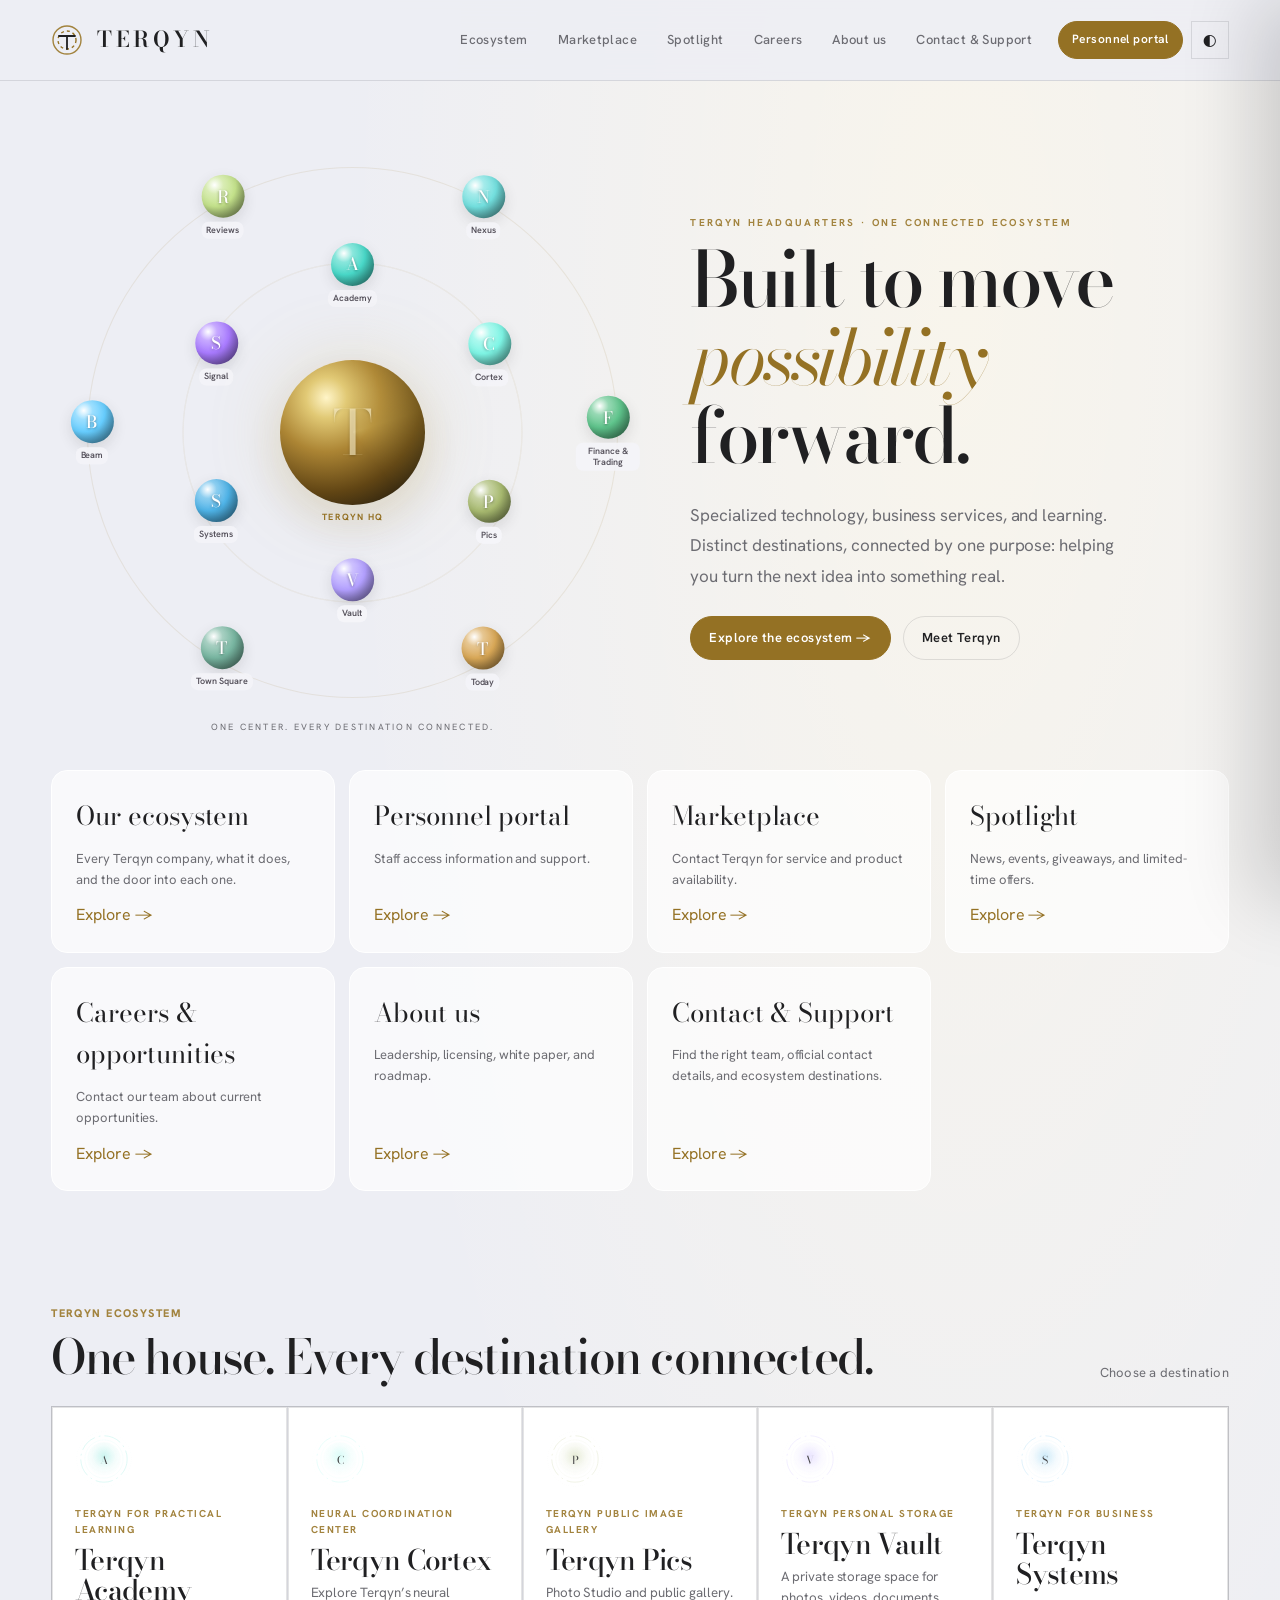
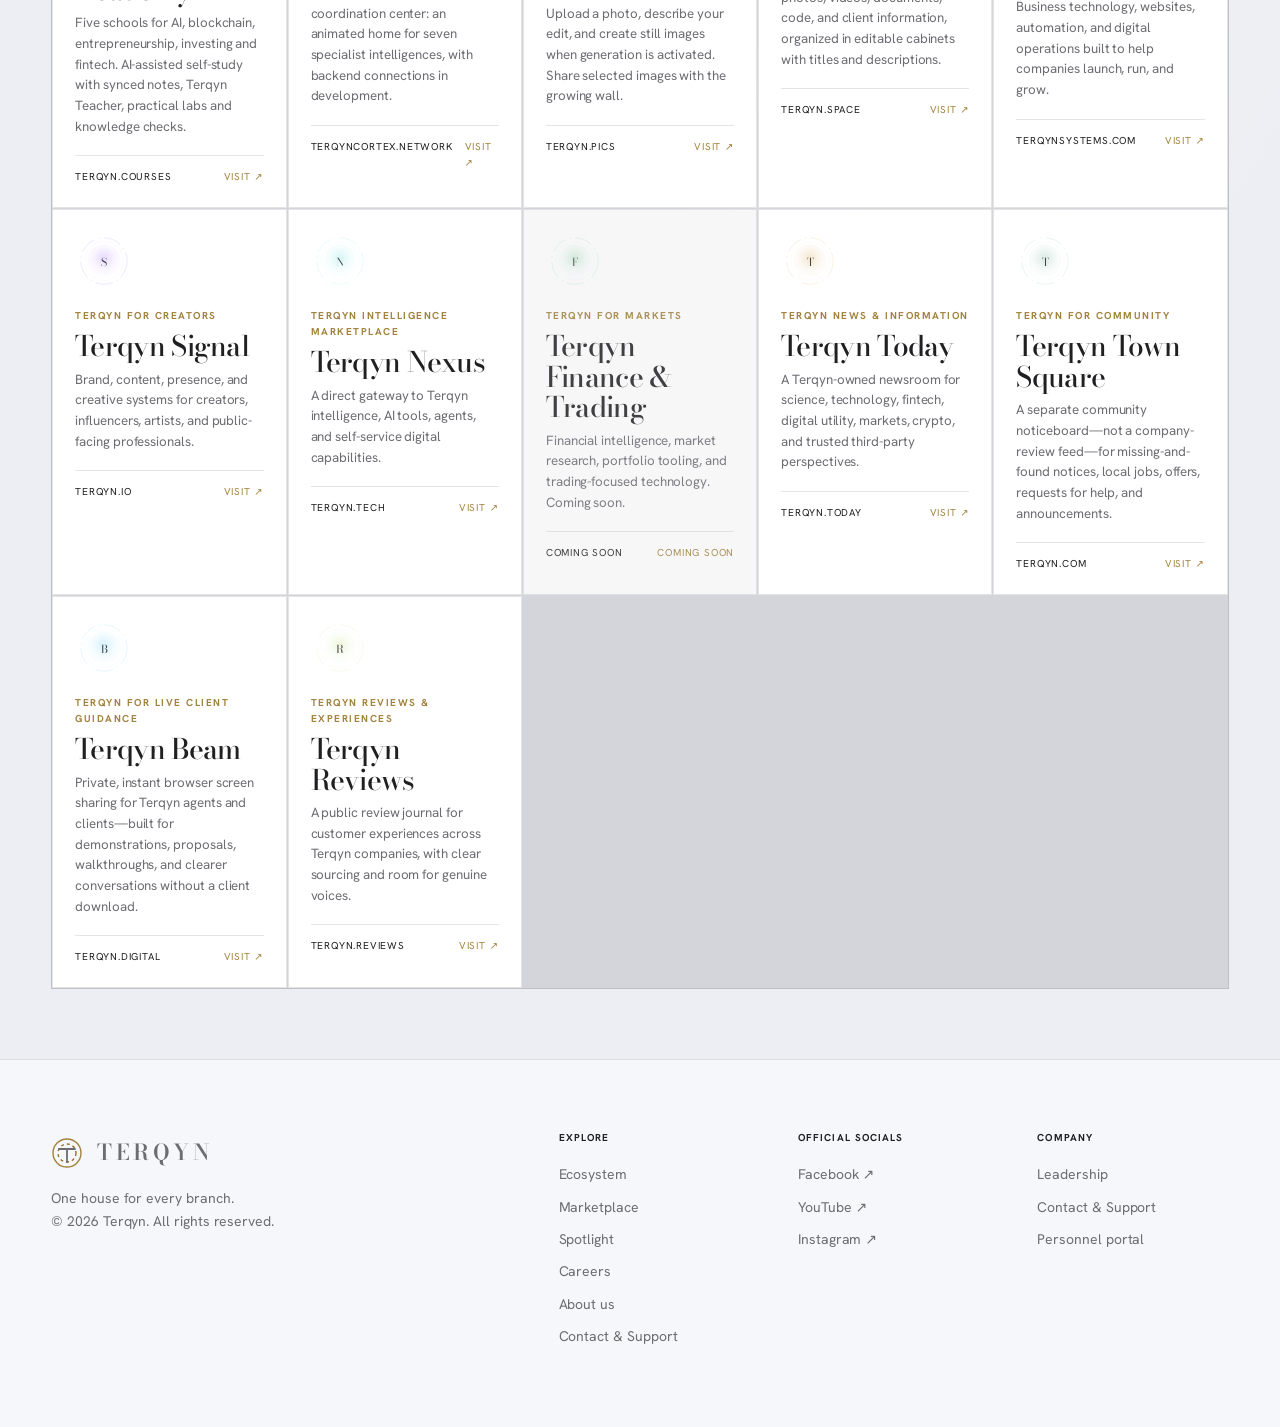
==== commit 6ea00b02: "Replace footer branches with owner-provided official social links" ====
--- a/index.html
+++ b/index.html
@@ -776,8 +776,7 @@
 rights reserved.</p></div>
 <div><h4>Explore</h4>${NAV.map(([p,l])=>`<a
 data-go="${p}">${l}</a>`).join('')}</div>
-<div><h4>Branches</h4>${SUBS.slice(0,5).map(s=>`<a data-portal="${s.id
-}">${s.short}</a>`).join('')}</div>
+<div><h4>Official Socials</h4>${OFFICIAL_SOCIALS.map(s=>`<a href="${esc(s.url)}" target="_blank" rel="noopener noreferrer">${esc(s.name)} ↗</a>`).join('')}</div>
 <div><h4>Company</h4><a data-go="about">Leadership</a><a data-go="contact">Contact &amp; Support</a><a
 data-go="portal">Personnel portal</a></div>
 </div></footer>`}
@@ -810,7 +809,7 @@
 
 /* Official contacts supplied by Terqyn ownership. Add approved public social
 links to OFFICIAL_SOCIALS only; no inferred handles or personal staff records. */
-const OFFICIAL_SOCIALS = [];
+const OFFICIAL_SOCIALS = [{"name":"Facebook","url":"https://www.facebook.com/profile.php?id=61595139479284"},{"name":"YouTube","url":"https://youtube.com/@terqynsystems"},{"name":"Instagram","url":"https://www.instagram.com/terqynmedia/"}];
 function pContact(){return `<div class="wrap contact-page">
 <section class="page-head"><p class="contact-kicker">TERQYN HEADQUARTERS</p><h1 class="h1">Contact &amp; Support</h1><p class="lede">One place to find the right Terqyn team. Get help with an existing project, ask about our services, or report a technical issue.</p><div class="contact-jumps"><a class="chip" href="#support-team">General support</a><a class="chip" href="#technical-team">IT &amp; technical help</a><a class="chip" href="#department-contacts">Departments</a><a class="chip" href="#ecosystem-contacts">Ecosystem directory</a><a class="chip" href="#official-socials">Official socials</a></div></section>
 <section class="section" aria-label="Contact departments"><div class="grid g2">
@@ -829,7 +828,7 @@
 <section class="section" id="ecosystem-contacts"><span class="contact-kicker">OFFICIAL DESTINATIONS</span><h2 class="h2">Across the ecosystem</h2><p class="lede">Choose your destination below. General support routes inquiries for every Terqyn destination; IT handles technical issues across the ecosystem.</p><div class="contact-directory">
 ${ECOSYSTEM.map(s=>`<article class="panel"><span class="tag"><span class="dot" style="--c:${s.color}"></span>${esc(s.status)}</span><h3 class="h3" style="margin:18px 0 12px">${esc(s.name)}</h3><p class="mute small">${esc(s.for)}</p><div class="contact-directory-links">${s.url?`<a href="${esc(s.url)}" target="_blank" rel="noopener noreferrer">Official website ↗</a>`:'<span class="mute small">Website coming soon</span>'}<a href="mailto:support@terqyn.com?subject=${encodeURIComponent(s.name+' — Support request')}">Contact support ↗</a><a href="mailto:terqyncto@gmail.com?subject=${encodeURIComponent(s.name+' — Technical issue')}">Technical help ↗</a></div></article>`).join('')}
 </div></section>
-<section class="section" id="official-socials"><div class="panel"><span class="contact-kicker">OFFICIAL CHANNELS</span><h2 class="h2">Social media</h2>${OFFICIAL_SOCIALS.length?`<div class="contact-actions">${OFFICIAL_SOCIALS.map(s=>`<a class="btn" href="${esc(s.url)}" target="_blank" rel="noopener noreferrer">${esc(s.name)} ↗</a>`).join('')}</div>`:'<p class="mute">Confirmed official social profile links will be listed here as they are approved by Terqyn. For now, use the email, phone, and official website links in this directory.</p>'}</div></section>
+<section class="section" id="official-socials"><div class="panel"><span class="contact-kicker">OFFICIAL CHANNELS</span><h2 class="h2">Official Socials</h2>${OFFICIAL_SOCIALS.length?`<div class="contact-actions">${OFFICIAL_SOCIALS.map(s=>`<a class="btn" href="${esc(s.url)}" target="_blank" rel="noopener noreferrer">${esc(s.name)} ↗</a>`).join('')}</div>`:'<p class="mute">Confirmed official social profile links will be listed here as they are approved by Terqyn. For now, use the email, phone, and official website links in this directory.</p>'}</div></section>
 </div>`}
 
 function pEcosystem(){return `<div class="wrap"><div class="eco-head"><h1
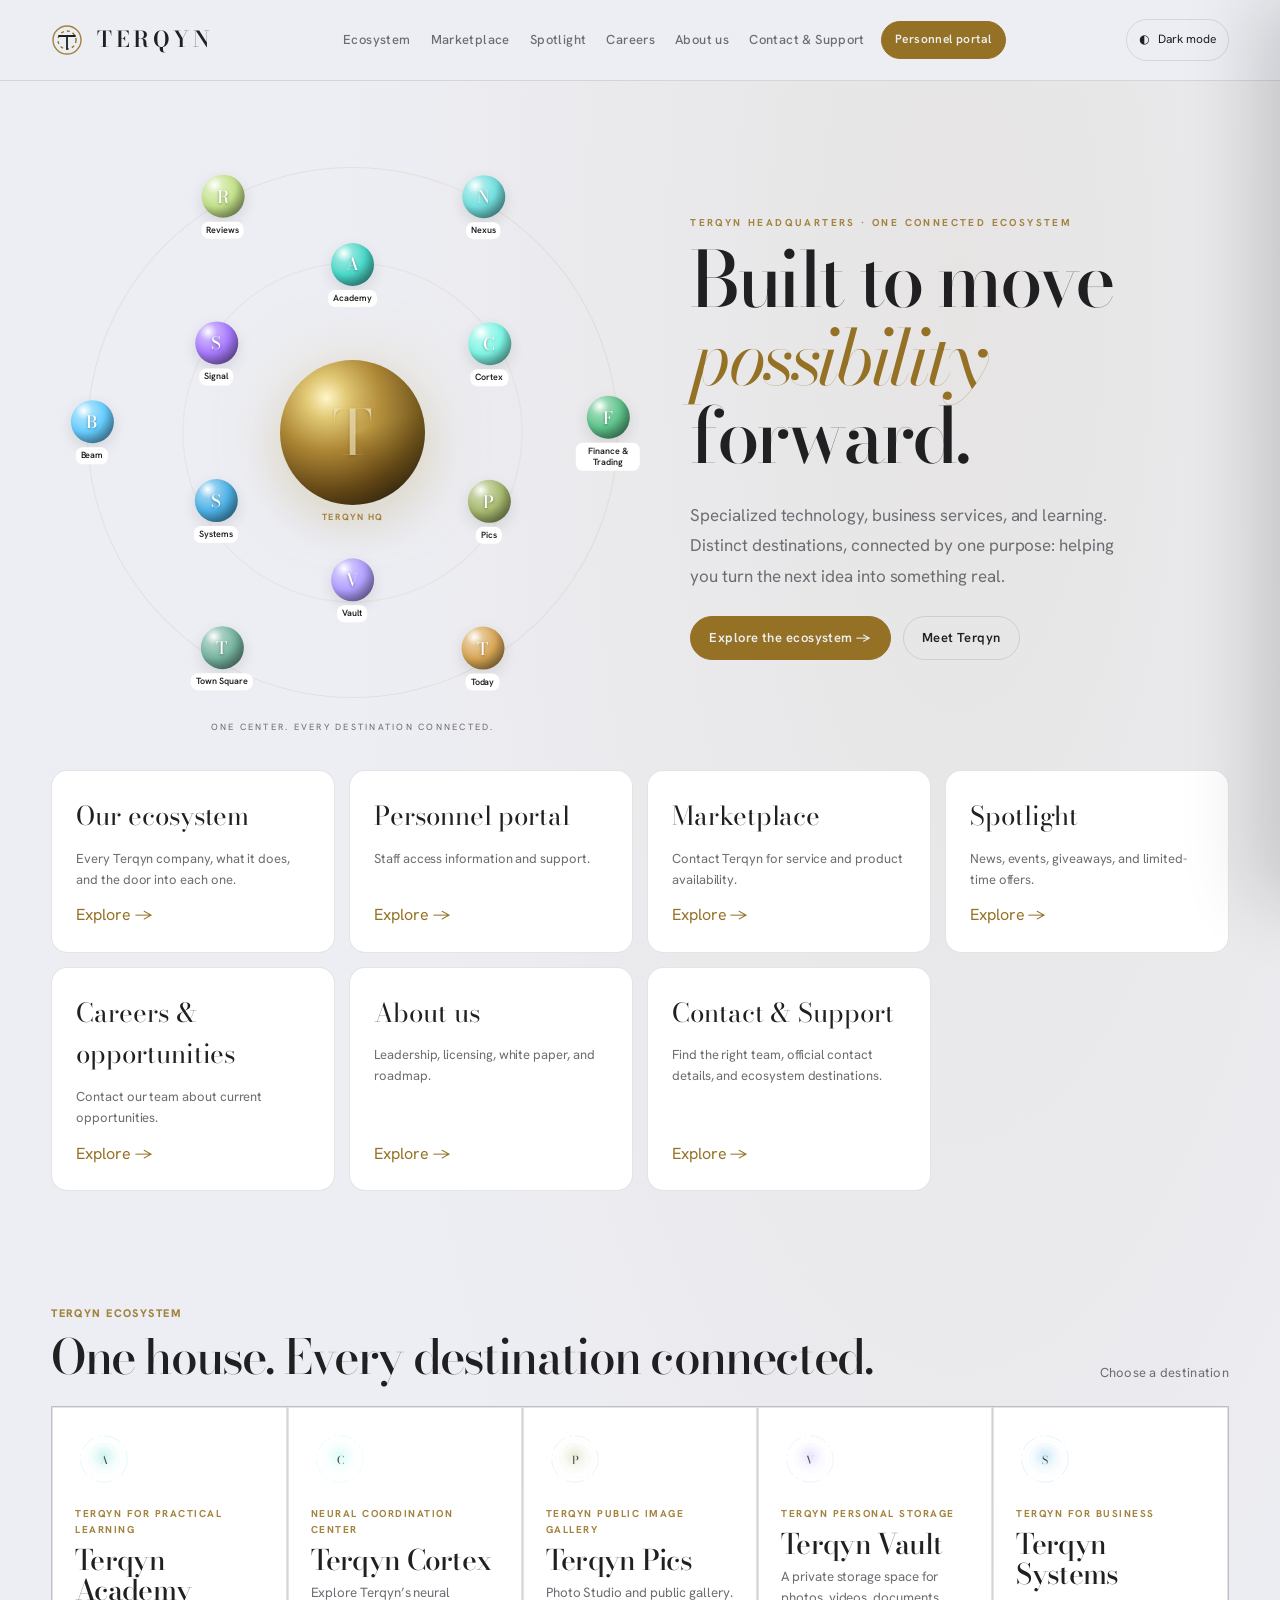
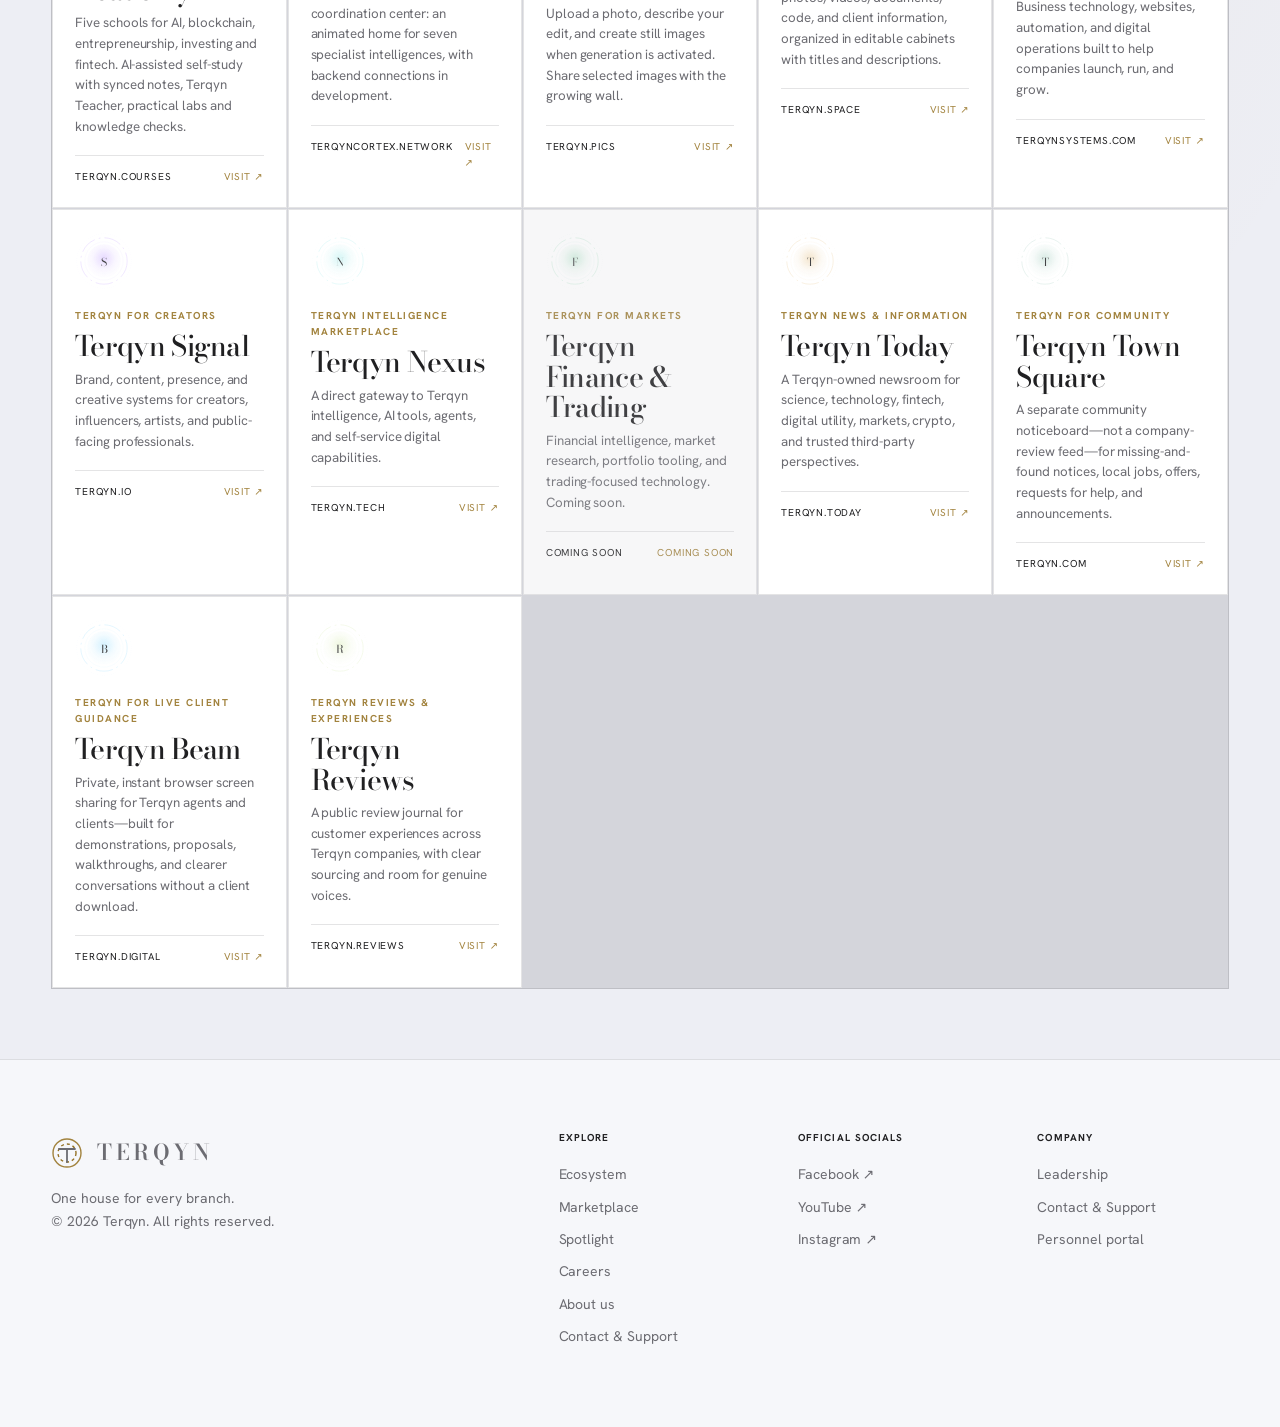
==== commit d58355fd: "Repair HQ staff portal entry and enable persistent light and dark themes" ====
--- a/index.html
+++ b/index.html
@@ -2,6 +2,7 @@
 <html lang="en" data-theme="light">
 <head>
 <meta charset="utf-8">
+<script>try{const t=localStorage.getItem('terqyn.theme');document.documentElement.dataset.theme=['light','dark'].includes(t)?t:(matchMedia('(prefers-color-scheme: dark)').matches?'dark':'light')}catch(e){}</script>
 <meta name="viewport" content="width=device-width, initial-scale=1,
 viewport-fit=cover">
 <title>Terqyn</title>
@@ -587,7 +588,7 @@
 .draw{stroke-dashoffset:0}}
 
 /* Pearl & gold concept — review only */
-:root,:root[data-theme="dark"],:root[data-theme="light"]{--bg:#edeef4;--panel:#fff;--panel2:#e5e6ee;--text:#202022;--mute:#6c6c72;--line:rgba(35,35,46,.12);--accent:#947124;--brass:#a2833e;--shadow:0 18px 70px #282c4510;--bar:80px}
+:root,:root[data-theme="light"]{--bg:#edeef4;--panel:#fff;--panel2:#e5e6ee;--text:#202022;--mute:#6c6c72;--line:rgba(35,35,46,.12);--accent:#947124;--brass:#a2833e;--shadow:0 18px 70px #282c4510;--bar:80px}
 body{background:radial-gradient(ellipse at 75% 10%,#fff9e7a0,transparent 46%),#edeef4}
 body::before,body::after{display:none}
 header.site{background:#edeef4ed}.brand{letter-spacing:.16em;font-size:22px;text-transform:uppercase}.brand svg{width:32px}
@@ -646,6 +647,27 @@
 .contact-jumps,.contact-actions{display:flex;flex-wrap:wrap;gap:10px;margin-top:26px}.contact-jumps a{text-decoration:none}.contact-card{display:flex;flex-direction:column;scroll-margin-top:105px}.contact-card .h2{font-size:38px}.contact-card>p{line-height:1.8}.contact-details{margin:18px 0 24px}.contact-details dt{font-size:11px;letter-spacing:.1em;text-transform:uppercase;color:var(--mute);margin-top:16px}.contact-details dd{margin:5px 0 0;font-size:clamp(17px,2vw,23px);overflow-wrap:anywhere}.contact-details a{color:var(--accent);text-underline-offset:5px}.contact-notice{padding:20px;background:#f6f3e9;border:1px solid #a2833e25;border-radius:14px;font-size:14px;line-height:1.7}.contact-notice p{margin:8px 0 0;color:var(--mute)}.contact-card .contact-actions{margin-top:auto;padding-top:24px}.contact-routing{margin-top:30px;background:#ffffffa0;border:1px solid var(--line);border-radius:16px;overflow:hidden}.contact-routing>div{padding:22px 26px;display:flex;justify-content:space-between;gap:20px;border-bottom:1px solid var(--line)}.contact-routing>div:last-child{border:0}.contact-routing a{color:var(--accent);white-space:nowrap;text-underline-offset:4px}.contact-directory{display:grid;grid-template-columns:repeat(3,minmax(0,1fr));gap:16px;margin-top:32px}.contact-directory-links{display:flex;flex-direction:column;gap:13px;padding-top:20px;border-top:1px solid var(--line);font-size:13px;color:var(--accent)}#ecosystem-contacts,#official-socials{scroll-margin-top:100px}
 @media(max-width:1100px){.nav a:not(.btn){padding-inline:9px;font-size:12px}.contact-directory{grid-template-columns:repeat(2,minmax(0,1fr))}}
 @media(max-width:620px){.contact-directory{grid-template-columns:1fr}.contact-routing>div{flex-direction:column;gap:10px}.contact-page .page-head{padding-top:50px}.contact-card .h2{font-size:32px}}
+
+/* Working pearl/gold themes and an always-visible appearance control. */
+:root[data-theme="light"]{color-scheme:light}
+:root[data-theme="dark"]{color-scheme:dark;--bg:#101218;--panel:#191c25;--panel2:#222631;--text:#f3f0e7;--mute:#b4b6c2;--line:rgba(235,230,213,.17);--accent:#dec07a;--brass:#cfb375;--shadow:0 18px 70px #0005}
+body{background:radial-gradient(ellipse at 75% 10%,color-mix(in srgb,var(--brass) 9%,transparent),transparent 46%),var(--bg)}
+header.site{background:color-mix(in srgb,var(--bg) 94%,transparent)}
+footer{background:var(--panel2)}
+.hero-index a,.satellite a{background:var(--panel);border-color:var(--line)}
+.hero-index a:hover{background:var(--panel2)}
+.portal{border-color:var(--line)}
+.planet-name{background:var(--panel);color:var(--text)}
+.contact-notice{background:var(--panel2)}
+.contact-routing{background:var(--panel)}
+.btn.primary,.btn.accent{background:var(--accent);border-color:var(--accent);color:var(--bg)}
+.gold-core b{color:var(--brass)}
+.header-tools{display:flex;align-items:center;gap:10px;flex-shrink:0}
+.theme-btn{display:inline-flex;align-items:center;justify-content:center;gap:8px;width:auto;min-width:42px;min-height:42px;height:auto;padding:8px 12px;margin:0;border-radius:24px;white-space:nowrap;font-size:12px}
+@media(min-width:921px){.bar{gap:12px}.nav a:not(.btn){padding-inline:9px}.nav .btn{margin-left:5px}.theme-label{display:none}}
+@media(min-width:1250px){.theme-label{display:inline}}
+@media(max-width:920px){.header-tools{margin-left:auto}.theme-btn{margin:0}.theme-label{display:none}.page-head .h1{overflow-wrap:anywhere}}
+
 </style>
 <script type="application/ld+json">{"@context": "https://schema.org", "@graph": [{"@type": "Organization", "@id": "https://terqyn.com/#organization", "name": "Terqyn", "url": "https://terqyn.com/", "description": "Terqyn is the shared brand for specialized technology, business services and learning destinations.", "subOrganization": {"@type": "Organization", "@id": "https://terqyn.courses/#organization", "name": "Terqyn Academy", "url": "https://terqyn.courses/", "parentOrganization": {"@id": "https://terqyn.com/#organization"}}}, {"@type": "WebSite", "@id": "https://terqyn.com/#website", "url": "https://terqyn.com/", "name": "Terqyn HQ", "publisher": {"@id": "https://terqyn.com/#organization"}}]}</script>
 </head>
@@ -708,8 +730,24 @@
 // Retire only this flagship's old browser-local demo state. No live account data is touched.
 try{localStorage.removeItem('terqyn.hq.v1')}catch(e){}
 const S={role:null};
-const U={};
-try{const t=localStorage.getItem('terqyn.theme');if(t)document.documentElement.dataset.theme=t}catch(e){}
+const U={cat:'exclusives'};
+const CATS = [['exclusives','Terqyn exclusives'],['apps','Apps'],['software','Software'],['agents','Agents & AI'],['hardware','Hardware'],['gear','Gear & accessories']];
+const PRODUCTS = [
+{id:'p1',cat:'exclusives',name:'Terqyn Command',kind:'Desktop app',price:0,status:'Members only',ini:'TC',color:'#6FC2B0',desc:'Run every branch from one window.'},
+{id:'p2',cat:'exclusives',name:'Founders pack',kind:'Bundle',price:149,status:'Available',ini:'FP',color:'#C8A25E',desc:'All exclusives, early access, and a founder badge.'},
+{id:'p3',cat:'apps',name:'Terqyn Mobile',kind:'iOS & Android',price:0,status:'Coming soon',ini:'TM',color:'#B8D45A',desc:'Your branches, messages, and alerts on your phone.'},
+{id:'p4',cat:'apps',name:'Ledger Lite',kind:'Web app',price:9,status:'Available',ini:'LL',color:'#5FC48C',desc:'Simple bookkeeping for one-person businesses.'},
+{id:'p5',cat:'software',name:'Site Kit',kind:'Templates',price:79,status:'Available',ini:'SK',color:'#4FB4E8',desc:'The templates Terqyn Systems builds client sites from.'},
+{id:'p6',cat:'software',name:'Dispatch Desk',kind:'Desktop software',price:29,status:'Coming soon',ini:'DD',color:'#E4704F',desc:'RoadLogic dispatch tools for small fleets.'},
+{id:'p7',cat:'agents',name:'Front Desk Agent',kind:'AI agent',price:49,status:'Available',ini:'FD',color:'#4FB4E8',desc:'Answers calls and messages, books appointments.'},
+{id:'p8',cat:'agents',name:'Research Agent',kind:'AI agent',price:39,status:'Available',ini:'RA',color:'#5FC48C',desc:'Searches, reads, and summarizes with sources.'},
+{id:'p9',cat:'agents',name:'Brand Agent',kind:'AI agent',price:59,status:'Coming soon',ini:'BA',color:'#E0679A',desc:'Drafts posts and replies in your voice for review.'},
+{id:'p10',cat:'hardware',name:'Terqyn Node',kind:'Local AI box',price:null,status:'Planned',ini:'TN',color:'#8B6CF0',desc:'Run private agents on hardware you own.'},
+{id:'p11',cat:'gear',name:'House hoodie',kind:'Apparel',price:65,status:'Available',ini:'HH',color:'#C8A25E',desc:'Heavyweight, embroidered mark.'},
+{id:'p12',cat:'gear',name:'Desk mat',kind:'Accessory',price:35,status:'Available',ini:'DM',color:'#6FC2B0',desc:'Wool felt, full-desk size.'}
+];
+
+
 
 /* ---------- helpers ---------- */
 const $=(s,r=document)=>r.querySelector(s);
@@ -762,13 +800,13 @@
 href="#/${p}" data-go="${p}" class="${cur===p?'on':''}">${l}</a>`).join('')}
 <a href="#/portal" data-go="portal" class="btn
 ${cur==='portal'?'accent':'primary'} sm">Personnel portal</a>
-<button class="theme-btn" data-act="theme" aria-label="Switch light or
-dark">◐</button></nav>
+</nav>
+<div class="header-tools"><button class="theme-btn" data-act="theme" aria-label="${document.documentElement.dataset.theme==='dark'?'Switch to light mode':'Switch to dark mode'}" title="${document.documentElement.dataset.theme==='dark'?'Switch to light mode':'Switch to dark mode'}"><span aria-hidden="true">${document.documentElement.dataset.theme==='dark'?'☀':'◐'}</span><span class="theme-label">${document.documentElement.dataset.theme==='dark'?'Light mode':'Dark mode'}</span></button>
 <button class="menu-btn" data-act="menu" aria-label="Open menu"><svg
 width="20" height="20" viewBox="0 0 20 20"><path d="M3 6h14M3 14h14"
 stroke="currentColor" stroke-width="1.6"
 stroke-linecap="round"/></svg></button>
-</div></header>`}
+</div></div></header>`}
 function footer(){return `<footer class="site"><div class="wrap cols">
 <div><a class="brand" data-go=""
 style="font-size:22px;display:flex">${MARK}<span>Terqyn</span></a><p
@@ -870,8 +908,11 @@
 function pSpotlight(){return `<div class="wrap"><section class="page-head"><h1 class="h1">Spotlight</h1><p class="lede">Giveaways and promotions created, reviewed, and launched by the Terqyn team.</p></section><section class="section"><div id="spotlight-root">${window.spotlightLockedMarkup}</div><a class="back" href="#/spotlight-admin">Authorized admin access →</a></section></div>`}
 function pSpotlightAdmin(){return `<div class="wrap"><section class="page-head"><h1 class="h1">Spotlight management</h1><p class="lede">Create drafts, set dates and perks, and manually launch promotions.</p></section><section class="section"><div id="spotlight-root"><p>Loading verified admin sign-in…</p></div></section></div>`}
 
-function pTech(){return `<div class="wrap"><section class="page-head"><h1 class="h1">Marketplace</h1></section><section class="section"><p>For information about Terqyn services and availability, contact our team.</p><a class="btn primary" href="#/contact" data-go="contact">Contact Terqyn</a></section></div>`}
-function pPortal(){return `<div class="wrap"><section class="page-head"><h1 class="h1">Personnel portal</h1></section><section class="section"><div class="panel"><h2 class="h2">Portal unavailable</h2><p>Staff sign-in and personnel records are not currently available through this HQ page. Contact Terqyn support for assistance.</p><a class="btn primary" href="mailto:support@terqyn.com">Contact support</a></div></section></div>`}
+function pTech(){const items=PRODUCTS.filter(p=>p.cat===U.cat);return `<div class="wrap">
+<section class="page-head"><h1 class="h1">Marketplace</h1><p class="lede">Explore Terqyn’s product concepts: apps, software, agents, hardware, and gear.</p><div class="panel tight" style="margin-top:24px"><b>Marketplace preview</b><p class="small mute" style="margin:6px 0 0">These are sample product concepts and illustrative prices. They are not confirmed products, launch dates, or offers for sale. Purchases and downloads are not available here.</p></div></section>
+<div class="cat-bar" role="tablist" aria-label="Product categories">${CATS.map(([id,label])=>`<button role="tab" aria-selected="${U.cat===id}" class="${U.cat===id?'on':''}" data-act="cat" data-v="${id}">${esc(label)}</button>`).join('')}</div>
+<section style="padding-bottom:96px"><div class="grid g3">${items.map(p=>`<article class="panel tight prod" style="--pc:${p.color}"><div class="pic">${esc(p.ini)}</div><div class="row between"><span class="mute small">${esc(p.kind)}</span><span class="tag">Concept preview</span></div><h3 class="h3">${esc(p.name)}</h3><p class="mute small" style="margin:0">${esc(p.desc)}</p><div class="row between" style="margin-top:auto;padding-top:12px"><div><span class="price">${p.price===null?'Not priced':p.price===0?'Free':'$'+p.price}</span><div class="mute small">Illustrative price</div></div><button class="btn sm" data-act="productPreview" data-id="${p.id}">Preview details</button></div></article>`).join('')}</div></section></div>`}
+function pPortal(){return `<div class="wrap"><section class="page-head"><h1 class="h1">Personnel portal</h1><p class="lede">Your secure entry to the Terqyn staff workspace.</p></section><section class="section"><div class="panel" style="max-width:760px"><span class="tag">STAFF ACCESS</span><h2 class="h2" style="margin-top:20px">Welcome, team.</h2><p>Open the Terqyn Systems Operations Portal to sign in with your existing staff account and access your authorized tools.</p><a class="btn primary" href="https://www.terqynsystems.com/#portal/dashboard">Open staff portal ↗</a><p class="small mute" style="margin-top:20px">Already signed in to Terqyn Systems? Continue to your workspace. Access is based on your assigned staff role.</p><hr class="rule"><h3 class="h3">Need help signing in?</h3><p class="mute">If you need an account, a password reset, or a role correction, contact IT. Include your name and staff email.</p><div class="row"><a class="btn" href="mailto:terqyncto@gmail.com?subject=Staff%20portal%20access">Contact IT</a><a class="btn" href="#/contact" data-go="contact">Support directory</a></div></div></section></div>`}
 
 /* ---------- router ---------- */
 function parse(){const h=location.hash.replace(/^#\/?/,'');const
@@ -901,8 +942,10 @@
 
 /* ---------- verified public navigation only ---------- */
 const ACT={
+cat:el=>{if(CATS.some(([id])=>id===el.dataset.v)){U.cat=el.dataset.v;paint()}},
+productPreview:el=>{const p=PRODUCTS.find(p=>p.id===el.dataset.id);if(!p)return;openModal(`<button class="x" data-act="close" aria-label="Close">✕</button><span class="tag">Concept preview</span><h2 class="h2" style="margin-top:16px">${esc(p.name)}</h2><p>${esc(p.desc)}</p><p class="mute small">This is a sample product concept. Pricing, availability, and features are not confirmed.</p><a class="btn primary" href="mailto:support@terqyn.com">Ask about this concept</a>`)},
 menu:()=>$('#nav').classList.toggle('open'),
-theme:()=>{const r=document.documentElement;const dark=r.dataset.theme==='dark';r.dataset.theme=dark?'light':'dark';try{localStorage.setItem('terqyn.theme',r.dataset.theme)}catch(e){}},
+theme:()=>{const r=document.documentElement;const dark=r.dataset.theme==='dark';r.dataset.theme=dark?'light':'dark';try{localStorage.setItem('terqyn.theme',r.dataset.theme)}catch(e){}const btn=document.querySelector('[data-act=theme]');if(btn){const label=dark?'Dark mode':'Light mode';btn.setAttribute('aria-label','Switch to '+label.toLowerCase());btn.title='Switch to '+label.toLowerCase();btn.innerHTML='<span aria-hidden="true">'+(dark?'◐':'☀')+'</span><span class="theme-label">'+label+'</span>'}},
 close:closeAll
 };
 document.addEventListener('click',e=>{
@@ -916,3 +959,4 @@
 <script src="/spotlight.js" defer></script>
 </body>
 </html>
+
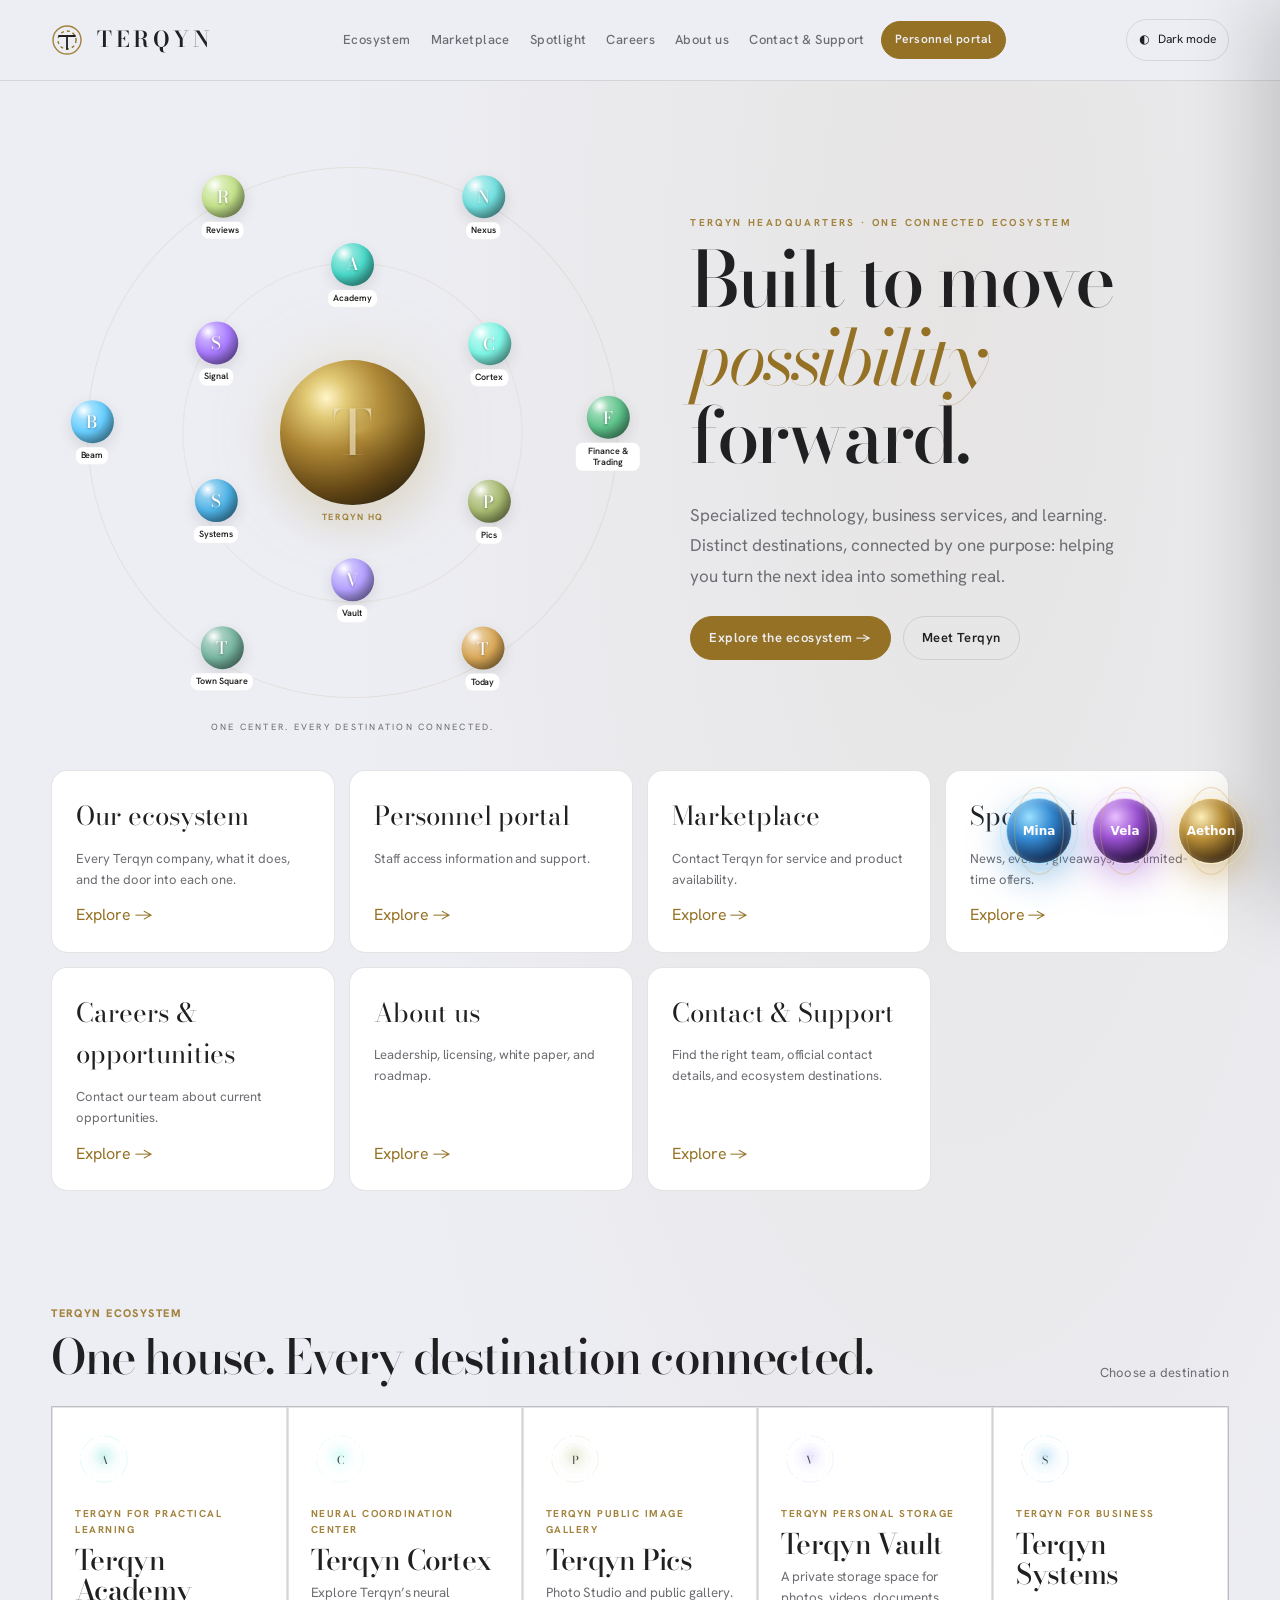
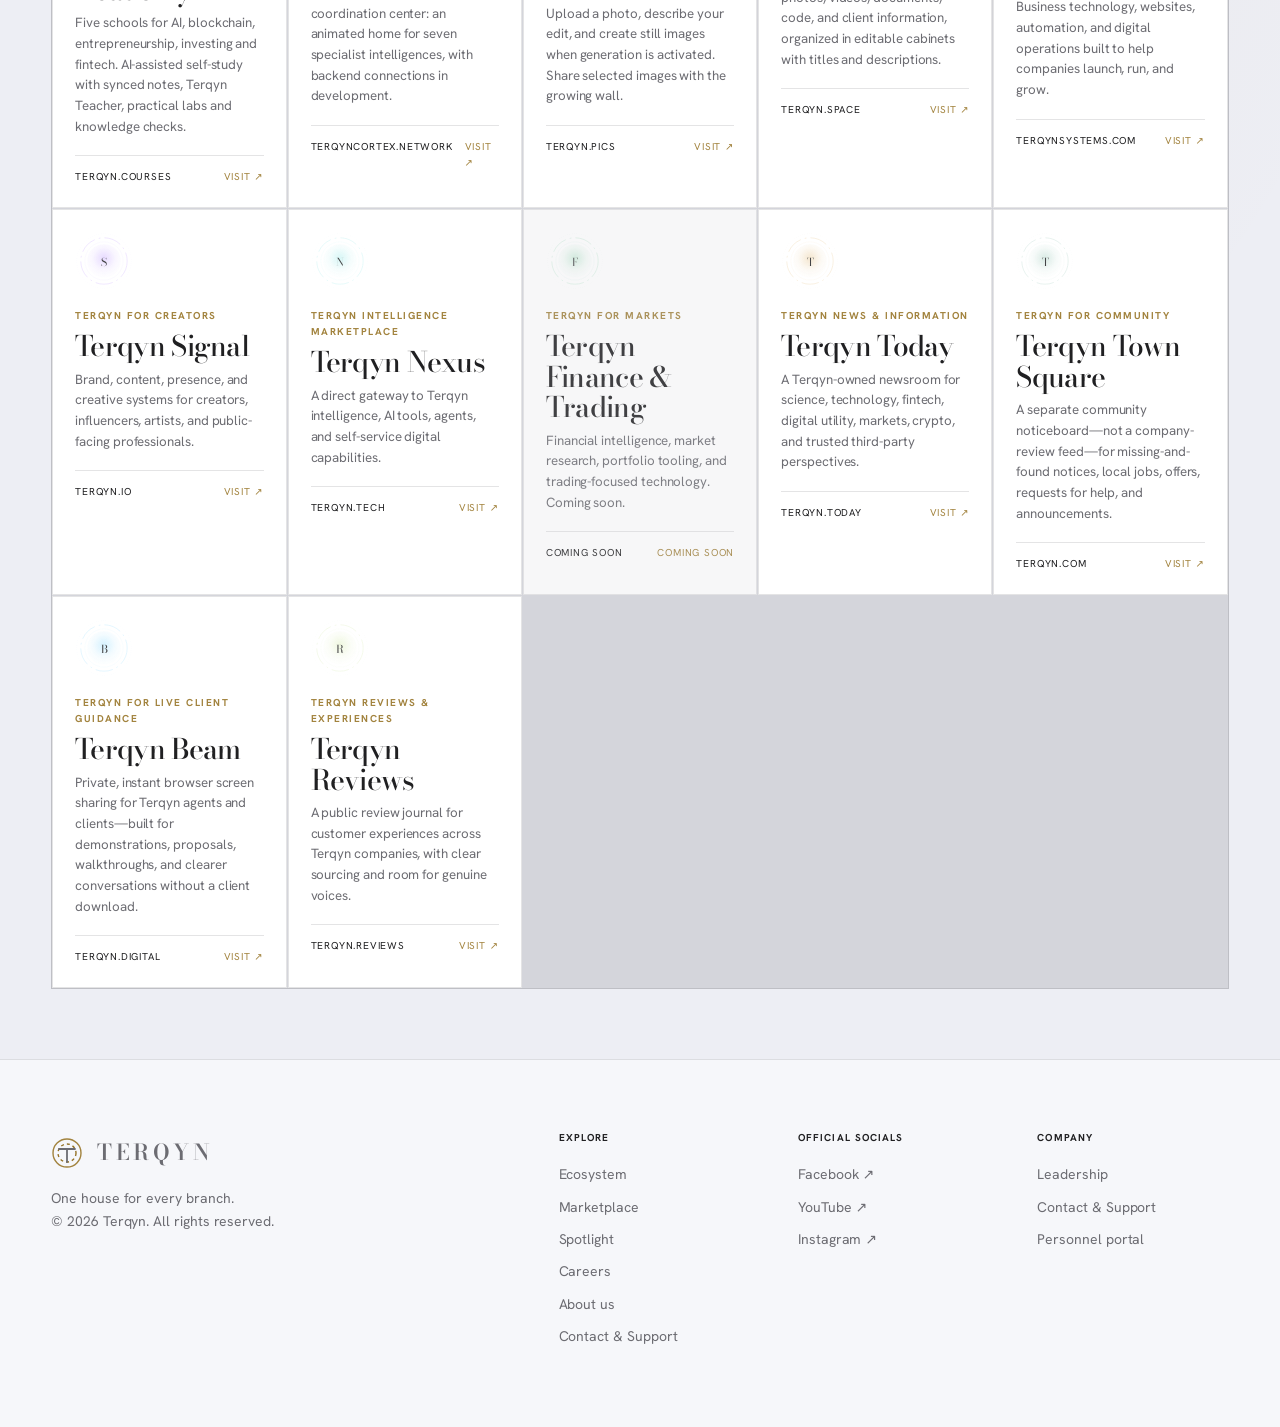
==== commit 54668c27: "Add HQ Oracle orbs for Mina, Vela guide and staged Aethon" ====
--- a/index.html
+++ b/index.html
@@ -670,6 +670,7 @@
 
 </style>
 <script type="application/ld+json">{"@context": "https://schema.org", "@graph": [{"@type": "Organization", "@id": "https://terqyn.com/#organization", "name": "Terqyn", "url": "https://terqyn.com/", "description": "Terqyn is the shared brand for specialized technology, business services and learning destinations.", "subOrganization": {"@type": "Organization", "@id": "https://terqyn.courses/#organization", "name": "Terqyn Academy", "url": "https://terqyn.courses/", "parentOrganization": {"@id": "https://terqyn.com/#organization"}}}, {"@type": "WebSite", "@id": "https://terqyn.com/#website", "url": "https://terqyn.com/", "name": "Terqyn HQ", "publisher": {"@id": "https://terqyn.com/#organization"}}]}</script>
+<link rel="stylesheet" href="/oracle.css">
 </head>
 <body>
 <div id="app"></div>
@@ -909,7 +910,7 @@
 function pSpotlightAdmin(){return `<div class="wrap"><section class="page-head"><h1 class="h1">Spotlight management</h1><p class="lede">Create drafts, set dates and perks, and manually launch promotions.</p></section><section class="section"><div id="spotlight-root"><p>Loading verified admin sign-in…</p></div></section></div>`}
 
 function pTech(){const items=PRODUCTS.filter(p=>p.cat===U.cat);return `<div class="wrap">
-<section class="page-head"><h1 class="h1">Marketplace</h1><p class="lede">Explore Terqyn’s product concepts: apps, software, agents, hardware, and gear.</p><div class="panel tight" style="margin-top:24px"><b>Marketplace preview</b><p class="small mute" style="margin:6px 0 0">These are sample product concepts and illustrative prices. They are not confirmed products, launch dates, or offers for sale. Purchases and downloads are not available here.</p></div></section>
+<section class="page-head"><h1 class="h1">Marketplace</h1><p class="lede">Explore Terqyn services, digital products, and upcoming product concepts.</p><div class="panel" style="margin-top:28px"><span class="tag">TERQYN SHOP</span><h2 class="h3" style="margin-top:16px">Services &amp; digital products</h2><p class="mute">Visit our Shopify store for Terqyn service offerings and digital resources. The store is being prepared for launch; checkout and digital delivery are not yet available.</p><a class="btn primary" href="https://7n9gti-m5.myshopify.com" target="_blank" rel="noopener noreferrer">Visit Terqyn on Shopify ↗</a></div><div class="panel tight" style="margin-top:24px"><b>Marketplace preview</b><p class="small mute" style="margin:6px 0 0">These are sample product concepts and illustrative prices. They are not confirmed products, launch dates, or offers for sale. Purchases and downloads are not available here.</p></div></section>
 <div class="cat-bar" role="tablist" aria-label="Product categories">${CATS.map(([id,label])=>`<button role="tab" aria-selected="${U.cat===id}" class="${U.cat===id?'on':''}" data-act="cat" data-v="${id}">${esc(label)}</button>`).join('')}</div>
 <section style="padding-bottom:96px"><div class="grid g3">${items.map(p=>`<article class="panel tight prod" style="--pc:${p.color}"><div class="pic">${esc(p.ini)}</div><div class="row between"><span class="mute small">${esc(p.kind)}</span><span class="tag">Concept preview</span></div><h3 class="h3">${esc(p.name)}</h3><p class="mute small" style="margin:0">${esc(p.desc)}</p><div class="row between" style="margin-top:auto;padding-top:12px"><div><span class="price">${p.price===null?'Not priced':p.price===0?'Free':'$'+p.price}</span><div class="mute small">Illustrative price</div></div><button class="btn sm" data-act="productPreview" data-id="${p.id}">Preview details</button></div></article>`).join('')}</div></section></div>`}
 function pPortal(){return `<div class="wrap"><section class="page-head"><h1 class="h1">Personnel portal</h1><p class="lede">Your secure entry to the Terqyn staff workspace.</p></section><section class="section"><div class="panel" style="max-width:760px"><span class="tag">STAFF ACCESS</span><h2 class="h2" style="margin-top:20px">Welcome, team.</h2><p>Open the Terqyn Systems Operations Portal to sign in with your existing staff account and access your authorized tools.</p><a class="btn primary" href="https://www.terqynsystems.com/#portal/dashboard">Open staff portal ↗</a><p class="small mute" style="margin-top:20px">Already signed in to Terqyn Systems? Continue to your workspace. Access is based on your assigned staff role.</p><hr class="rule"><h3 class="h3">Need help signing in?</h3><p class="mute">If you need an account, a password reset, or a role correction, contact IT. Include your name and staff email.</p><div class="row"><a class="btn" href="mailto:terqyncto@gmail.com?subject=Staff%20portal%20access">Contact IT</a><a class="btn" href="#/contact" data-go="contact">Support directory</a></div></div></section></div>`}
@@ -957,6 +958,7 @@
 render();
 </script>
 <script src="/spotlight.js" defer></script>
+<script src="/oracle.js" defer></script>
 </body>
 </html>
 
--- a/oracle.css
+++ b/oracle.css
@@ -0,0 +1 @@
+.hq-oracles{position:fixed;right:24px;bottom:24px;z-index:70;display:flex;gap:20px;padding:12px}.hq-orb{position:relative;isolation:isolate;width:66px;height:66px;border-radius:50%;border:1px solid var(--glow);color:white;font:600 12px system-ui;cursor:pointer;background:radial-gradient(circle at 35% 28%,var(--glow),var(--mid) 36%,var(--deep) 75%);box-shadow:0 12px 36px color-mix(in srgb,var(--mid) 50%,transparent),inset 0 1px 7px #ffffff66;animation:oracle-float 4.8s ease-in-out infinite}.hq-orb::before,.hq-orb::after{content:'';position:absolute;inset:-7px;border:1px solid var(--glow);opacity:.4;border-radius:50%;z-index:-1;pointer-events:none;animation:oracle-orbit 7.5s linear infinite}.hq-orb::after{inset:-12px 7px;border-color:#d9a857;animation-direction:reverse;animation-duration:9s}.hq-orb:hover,.hq-orb[aria-expanded=true]{filter:brightness(1.15)}.hq-orb[data-persona=mina]{--glow:#9ae0ff;--mid:#3489d2;--deep:#112b52}.hq-orb[data-persona=vela]{--glow:#e9bfff;--mid:#9951d0;--deep:#281040;animation-delay:-1.4s}.hq-orb[data-persona=aethon]{--glow:#fff0bb;--mid:#b98e37;--deep:#463114;animation-delay:-2.8s}.hq-chat{position:fixed;right:24px;bottom:125px;z-index:71;width:min(440px,calc(100vw - 32px));height:min(610px,calc(100dvh - 160px));background:#0b1120;color:#eef4ff;border:1px solid #81caff66;border-radius:20px;box-shadow:0 24px 72px #0008;display:flex;flex-direction:column;overflow:hidden}.hq-chat[hidden]{display:none}.hq-chat header{display:flex;align-items:center;justify-content:space-between;padding:18px;border-bottom:1px solid #ffffff22}.hq-chat h2{font:600 19px system-ui;color:inherit}.hq-chat small{color:#b3bfd0;font-size:11px}.hq-chat button,.hq-chat a{color:inherit}.hq-chat header button{background:transparent;border:0;cursor:pointer;font-size:22px;padding:6px}.hq-chat-log{overflow:auto;padding:18px;flex:1;min-height:0;overscroll-behavior:contain}.hq-chat-log p{white-space:pre-wrap;overflow-wrap:anywhere;margin:0 0 14px;padding:12px;border-radius:12px;background:#ffffff0c;font:14px/1.6 system-ui}.hq-chat-log p[data-role=user]{background:#35679255;margin-left:32px}.hq-chat form{padding:14px;display:flex;gap:10px;border-top:1px solid #ffffff22}.hq-chat textarea{flex:1;min-width:0;resize:none;background:#ffffff0c;color:white;border:1px solid #ffffff33;border-radius:10px;padding:10px;font:14px system-ui}.hq-chat form button{background:#29628e;color:white;border:0;border-radius:10px;padding:10px;cursor:pointer}.hq-chat footer{padding:0 16px 12px;font:11px/1.6 system-ui;color:#aebcd0}.hq-chat :focus-visible,.hq-orb:focus-visible{outline:2px solid #fff;outline-offset:3px}@keyframes oracle-float{0%,100%{transform:translateY(0) rotate(-1deg)}45%{transform:translate(-3px,-8px) rotate(1.5deg)}70%{transform:translate(2px,-4px)}}@keyframes oracle-orbit{from{transform:rotate(0) scaleX(.82)}to{transform:rotate(360deg) scaleX(.82)}}@media(max-width:560px){.hq-oracles{right:8px;bottom:env(safe-area-inset-bottom,10px);gap:18px}.hq-orb{width:56px;height:56px;font-size:11px}.hq-chat{right:16px;bottom:104px;height:calc(100dvh - 135px)}}@media(prefers-reduced-motion:reduce){.hq-orb,.hq-orb::before,.hq-orb::after{animation:none}}
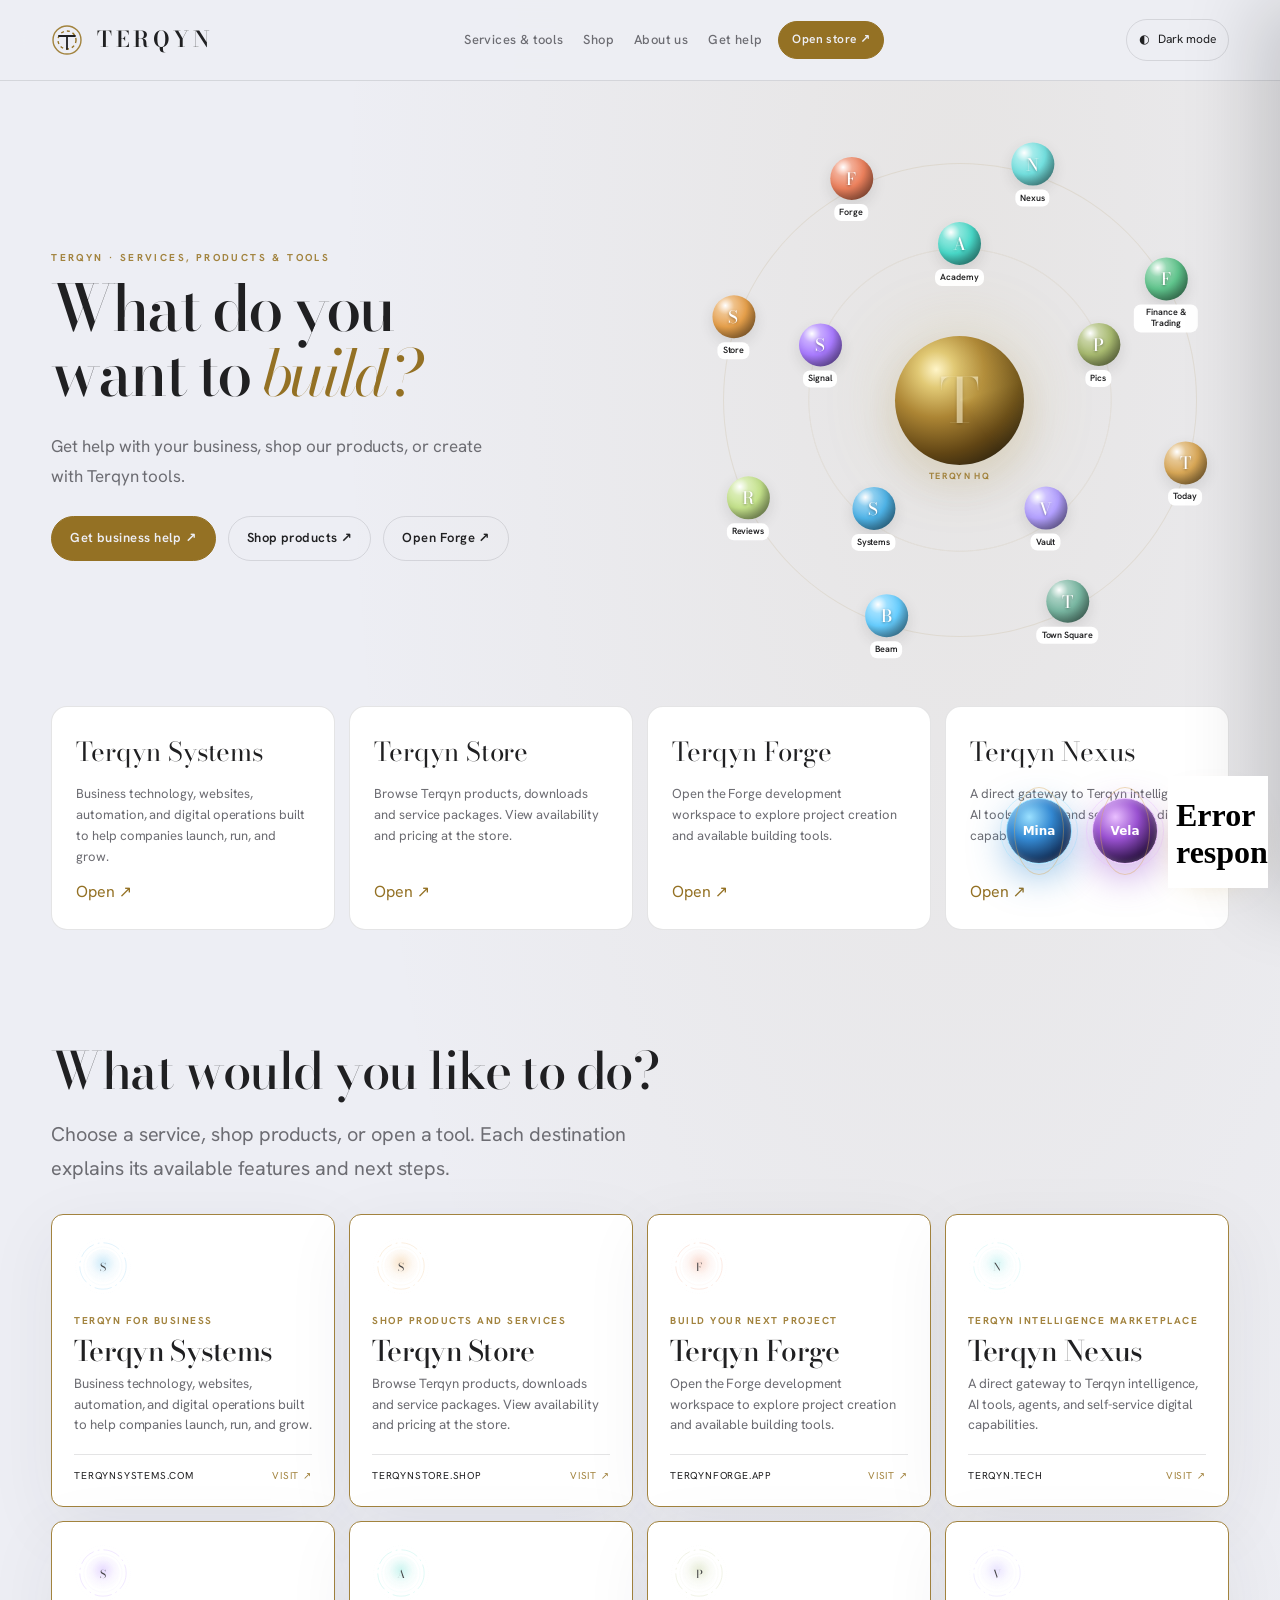
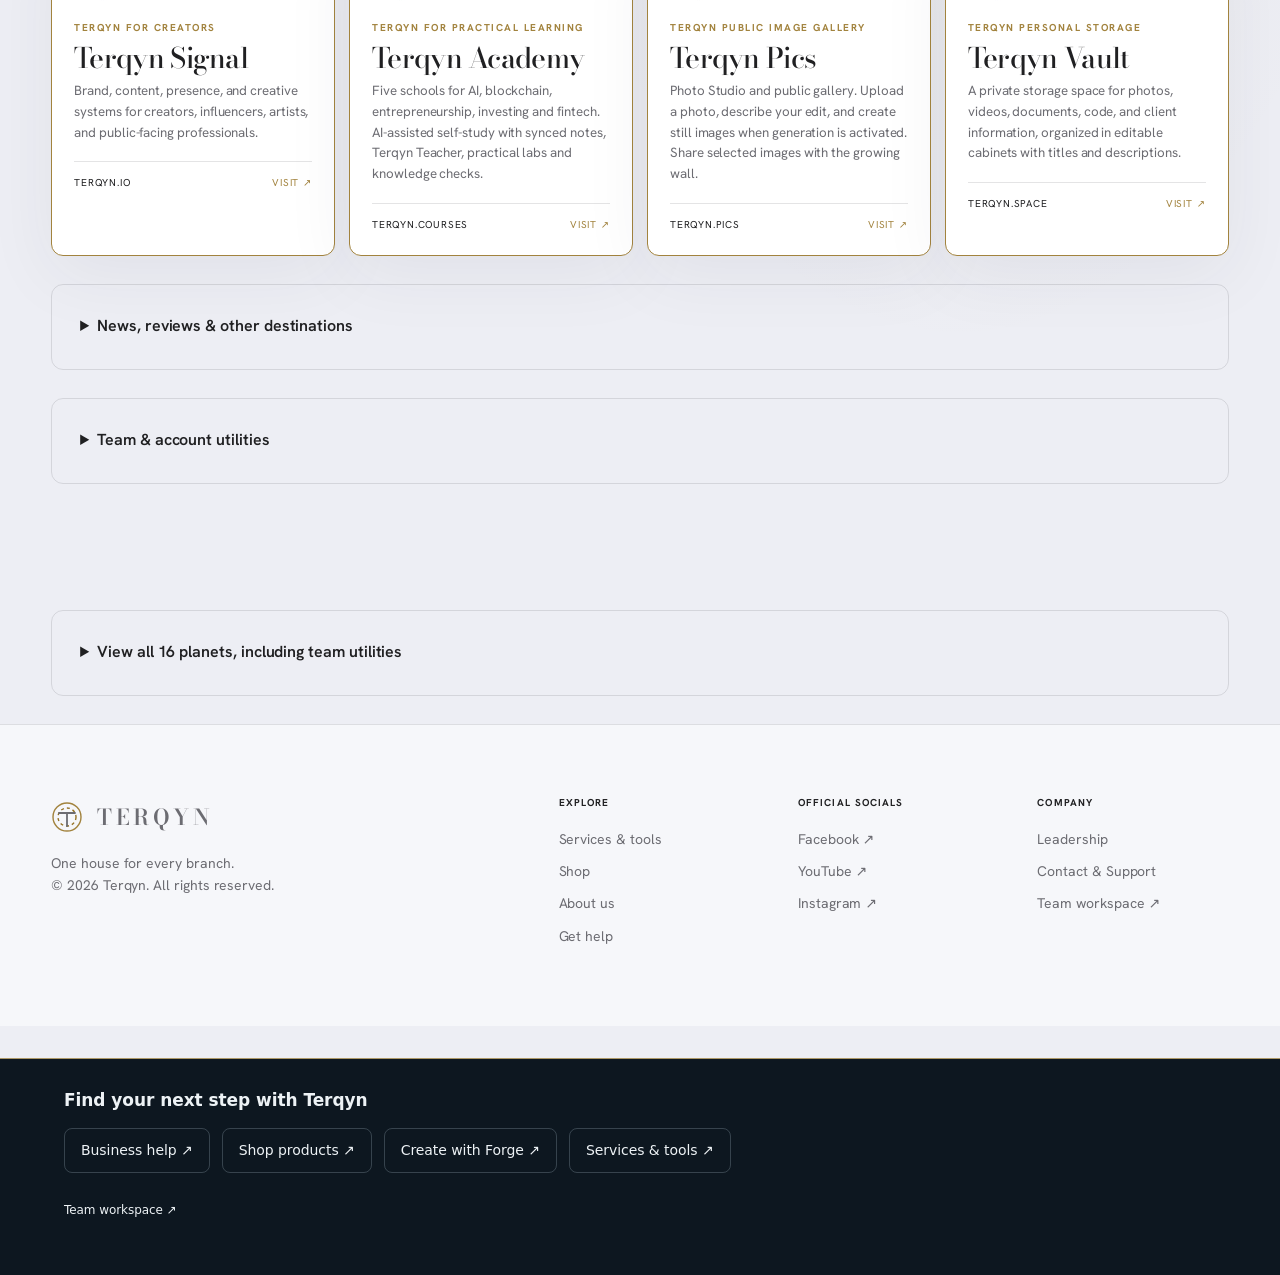
==== commit d9b2e598: "Restore complete planet directory and organize customer and team routes" ====
--- a/index.html
+++ b/index.html
@@ -671,6 +671,11 @@
 </style>
 <script type="application/ld+json">{"@context": "https://schema.org", "@graph": [{"@type": "Organization", "@id": "https://terqyn.com/#organization", "name": "Terqyn", "url": "https://terqyn.com/", "description": "Terqyn is the shared brand for specialized technology, business services and learning destinations.", "subOrganization": {"@type": "Organization", "@id": "https://terqyn.courses/#organization", "name": "Terqyn Academy", "url": "https://terqyn.courses/", "parentOrganization": {"@id": "https://terqyn.com/#organization"}}}, {"@type": "WebSite", "@id": "https://terqyn.com/#website", "url": "https://terqyn.com/", "name": "Terqyn HQ", "publisher": {"@id": "https://terqyn.com/#organization"}}]}</script>
 <link rel="stylesheet" href="/oracle.css">
+<style>
+.destination-grid{display:grid;grid-template-columns:repeat(auto-fit,minmax(240px,1fr));gap:14px;margin-top:28px}.destination-grid>a{border-radius:12px!important;border:1px solid var(--brass)!important;box-shadow:var(--shadow);transition:transform .2s}.destination-grid>a:hover{transform:translateY(-4px)}.ecosystem-more{margin:28px 0;padding:20px;border:1px solid var(--line);border-radius:12px}.ecosystem-more summary{font-weight:600;cursor:pointer;padding:8px;min-height:44px}.atlas-links{display:flex;flex-wrap:wrap;gap:14px;margin-top:24px}.atlas-links a{padding:10px;border:1px solid var(--line);border-radius:8px}.hero-copy{grid-column:1!important;grid-row:1!important}.hero .planetarium{grid-column:2!important;grid-row:1!important}.wordmark{font-size:clamp(45px,5vw,78px);max-width:14ch}.hero-actions{flex-wrap:wrap}.full-atlas .planetarium{max-width:620px!important;margin:30px auto}.planet-name{max-width:80px}.hero-index{grid-template-columns:repeat(4,1fr)}
+@media(max-width:920px){.hero-copy{grid-column:1!important;grid-row:1!important}.hero .planetarium{grid-column:1!important;grid-row:3!important}.hero-index{grid-row:2!important;grid-template-columns:repeat(2,1fr)}.hero{padding-top:35px}.hero-index{margin-top:10px}.hero-copy .wordmark{font-size:clamp(43px,8vw,64px)}}@media(max-width:480px){.destination-grid{grid-template-columns:1fr}.hero-index{grid-template-columns:1fr}.hero-index a{min-height:110px}.planet-ball{width:27px;height:27px}.planet-name{font-size:7px}.hero-actions .btn{flex:1 1 140px}}
+</style>
+<meta name="description" content="Get business technology help, shop Terqyn products, or create with Forge and specialist AI tools. Find your next step in one place.">
 </head>
 <body>
 <div id="app"></div>
@@ -711,8 +716,19 @@
 {id:'beam', name:'Terqyn Beam', mono:'B', for:'Terqyn for live client guidance', url:'https://www.terqyn.digital/beam', domain:'terqyn.digital', color:'#67CEFF', status:'Live',
 desc:'Private, instant browser screen sharing for Terqyn agents and clients—built for demonstrations, proposals, walkthroughs, and clearer conversations without a client download.'},
 {id:'reviews', name:'Terqyn Reviews', mono:'R', for:'Terqyn reviews & experiences', url:'https://terqyn.reviews', domain:'terqyn.reviews', color:'#C4E28B', status:'Live',
-desc:'A public review journal for customer experiences across Terqyn companies, with clear sourcing and room for genuine voices.'}
+desc:'A public review journal for customer experiences across Terqyn companies, with clear sourcing and room for genuine voices.'},
+{id:'store',name:'Terqyn Store',mono:'S',for:'Shop products and services',url:'https://terqynstore.shop',domain:'terqynstore.shop',color:'#E6A04B',status:'Published',desc:'Browse Terqyn products, downloads and service packages. View availability and pricing at the store.'},
+{id:'forge',name:'Terqyn Forge',mono:'F',for:'Build your next project',url:'https://terqynforge.app',domain:'terqynforge.app',color:'#EB805C',status:'Published',desc:'Open the Forge development workspace to explore project creation and available building tools.'},
+{id:'sovereign',name:'Sovereign / The Bridge',mono:'B',for:'Team workspace',url:'https://terqynsovereign.center',domain:'terqynsovereign.center',color:'#B99AFF',status:'Staff access',internal:true,desc:'The team entry for operations, executive approvals, account management and shared knowledge. Each tool retains its access checks.'},
+{id:'cloud',name:'Terqyn Account',mono:'A',for:'Account and sign-in support',url:'https://terqyn.cloud',domain:'terqyn.cloud',color:'#9DBEEB',status:'Account access',internal:true,desc:'Manage your Terqyn identity and account. Access this utility from sign-in or the team workspace.'}
 ];
+ECOSYSTEM.find(s=>s.id==='cortex').internal=true;
+const CUSTOMER_ORDER=['systems','store','forge','nexus','signal','academy','pics','vault'];
+const CUSTOMER_DESTINATIONS=CUSTOMER_ORDER.map(id=>ECOSYSTEM.find(s=>s.id===id));
+const PUBLIC_DESTINATIONS=ECOSYSTEM.filter(s=>!s.internal);
+const INTERNAL_DESTINATIONS=ECOSYSTEM.filter(s=>s.internal);
+const BRIDGE_URL='https://terqynsovereign.center/';
+
 
 const LEADERS = [
 {name:'Colby Levesque', title:'Founder & Chief Executive Officer',
@@ -794,13 +810,12 @@
 setInterval(tick,1000);
 
 /* ---------- layout ---------- */
-const NAV=[['ecosystem','Ecosystem'],['tech','Marketplace'],['spotlight','Spotlight'],['careers','Careers'],['about','About us'],['contact','Contact & Support']];
+const NAV=[['ecosystem','Services & tools'],['tech','Shop'],['about','About us'],['contact','Get help']];
 function header(cur){return `<header class="site"><div class="wrap bar">
 <a href="#/" class="brand" data-go="">${MARK}<span>Terqyn</span></a>
 <nav class="nav" id="nav" aria-label="Main">${NAV.map(([p,l])=>`<a
 href="#/${p}" data-go="${p}" class="${cur===p?'on':''}">${l}</a>`).join('')}
-<a href="#/portal" data-go="portal" class="btn
-${cur==='portal'?'accent':'primary'} sm">Personnel portal</a>
+<a href="https://terqynstore.shop" class="btn primary sm">Open store ↗</a>
 </nav>
 <div class="header-tools"><button class="theme-btn" data-act="theme" aria-label="${document.documentElement.dataset.theme==='dark'?'Switch to light mode':'Switch to dark mode'}" title="${document.documentElement.dataset.theme==='dark'?'Switch to light mode':'Switch to dark mode'}"><span aria-hidden="true">${document.documentElement.dataset.theme==='dark'?'☀':'◐'}</span><span class="theme-label">${document.documentElement.dataset.theme==='dark'?'Light mode':'Dark mode'}</span></button>
 <button class="menu-btn" data-act="menu" aria-label="Open menu"><svg
@@ -817,34 +832,24 @@
 data-go="${p}">${l}</a>`).join('')}</div>
 <div><h4>Official Socials</h4>${OFFICIAL_SOCIALS.map(s=>`<a href="${esc(s.url)}" target="_blank" rel="noopener noreferrer">${esc(s.name)} ↗</a>`).join('')}</div>
 <div><h4>Company</h4><a data-go="about">Leadership</a><a data-go="contact">Contact &amp; Support</a><a
-data-go="portal">Personnel portal</a></div>
+href="https://terqynsovereign.center/">Team workspace ↗</a></div>
 </div></footer>`}
 
 /* ---------- pages ---------- */
-const ENTRIES=[
-['ecosystem','Our ecosystem','Every Terqyn company, what it does, and the door into each one.',true],
-['portal','Personnel portal','Staff access information and support.'],
-['tech','Marketplace','Contact Terqyn for service and product availability.'],
-['spotlight','Spotlight','News, events, giveaways, and limited-time offers.'],
-['careers','Careers & opportunities','Contact our team about current opportunities.'],
-['about','About us','Leadership, licensing, white paper, and roadmap.'],
-['contact','Contact & Support','Find the right team, official contact details, and ecosystem destinations.']
-];
+const ENTRIES=CUSTOMER_DESTINATIONS.slice(0,4).map(s=>[s.url,s.name,s.desc,true]);
 function ecoMiniCard(e){
 const art=`<div style="width:58px;margin-bottom:18px;opacity:.84">${aperture(e)}</div>`;
 const inner=`${art}<span style="display:block;color:var(--brass);font-size:10px;font-weight:700;letter-spacing:.15em;text-transform:uppercase;margin-bottom:7px">${esc(e.for)}</span><b style="display:block;font-family:var(--serif);font-size:clamp(23px,2.2vw,31px);font-weight:500;letter-spacing:-.025em;line-height:1.08">${esc(e.name)}</b><small style="display:block;color:var(--mute);line-height:1.55;margin-top:8px">${esc(e.desc)}</small><span style="display:flex;justify-content:space-between;gap:12px;margin-top:18px;padding-top:13px;border-top:1px solid var(--line);font-size:10px;letter-spacing:.08em;text-transform:uppercase"><span>${esc(e.domain)}</span><span style="color:var(--brass)">${e.url?'Visit ↗':'Coming Soon'}</span></span>`;
 return e.url?`<a href="${e.url}" target="_blank" rel="noopener" style="--c:${e.color};padding:22px;border:1px solid var(--line);background:var(--panel);display:block;text-decoration:none;color:inherit;min-height:290px">${inner}</a>`:`<article aria-label="${esc(e.name)} coming soon" style="--c:${e.color};padding:22px;border:1px solid var(--line);background:var(--panel);display:block;color:inherit;min-height:290px;opacity:.82">${inner}</article>`;
 }
 function ecoDirectory(compact=false){
-return `<section aria-label="Terqyn Ecosystem" style="padding:${compact?'42px 0 70px':'0 0 110px'}"><div class="row between" style="align-items:end;margin-bottom:22px"><div><p style="letter-spacing:.13em;text-transform:uppercase;font-size:11px;color:var(--brass);font-weight:800;margin:0 0 8px">Terqyn Ecosystem</p><h2 style="font-family:var(--serif);font-size:clamp(28px,4vw,48px);font-weight:500;letter-spacing:-.035em;margin:0">One house. Every destination connected.</h2></div><span class="mute small">Choose a destination</span></div><div style="display:grid;grid-template-columns:repeat(auto-fit,minmax(220px,1fr));gap:1px;background:var(--line);border:1px solid var(--line)">${ECOSYSTEM.map(ecoMiniCard).join('')}</div></section>`;
+const cardGrid=items=>`<div class="destination-grid">${items.map(ecoMiniCard).join('')}</div>`;
+return `<section aria-label="Customer services and tools" style="padding:${compact?'42px 0 70px':'0 0 90px'}"><h2 class="h2">What would you like to do?</h2><p class="lede">Choose a service, shop products, or open a tool. Each destination explains its available features and next steps.</p>${cardGrid(CUSTOMER_DESTINATIONS)}<details class="ecosystem-more"><summary>News, reviews &amp; other destinations</summary>${cardGrid(PUBLIC_DESTINATIONS.filter(s=>!CUSTOMER_ORDER.includes(s.id)))}</details><details class="ecosystem-more"><summary>Team &amp; account utilities</summary><p>For employees, start at the Bridge. Account and shared-knowledge tools are grouped there; their existing permissions still apply.</p><a class="btn" href="${BRIDGE_URL}">Open team workspace ↗</a></details></section>`;
 }
-function pHome(){return `<section class="hero"><div class="wrap">
-<div class="orbit-stage planetarium" aria-label="Terqyn HQ and its orbiting subsidiaries">
-<div class="planet-halo"></div><div class="gold-core" role="img" aria-label="Terqyn HQ, the center of the ecosystem"><span>T</span><b>TERQYN HQ</b></div>
-${ECOSYSTEM.map((s,i)=>{const rings=Math.ceil(ECOSYSTEM.length/6),ring=Math.floor(i/6),count=Math.min(6,ECOSYSTEM.length-ring*6),angle=(i%6)*360/count+(ring%2?30:0),radius= rings===1?39:27+ring*(17/Math.max(1,rings-1));return `<div class="planet-orbit" style="--radius:${radius}%;--duration:${48+ring*18}s;--angle:${angle}deg"><div class="planet-position"><a class="subsidiary-planet" href="${s.url||'#/ecosystem'}" ${s.url&&!s.url.startsWith('https://terqyn.com')?'target="_blank" rel="noopener noreferrer"':''} style="--planet-color:${s.color}" aria-label="${esc(s.name)} — ${esc(s.status)}"><span class="planet-ball">${esc(s.mono)}</span><span class="planet-name">${esc(s.name.replace('Terqyn ',''))}</span></a></div></div>`}).join('')}
-<span class="orbit-caption">ONE CENTER. EVERY DESTINATION CONNECTED.</span></div>
-<div class="hero-copy"><p class="eyebrow">TERQYN HEADQUARTERS · ONE CONNECTED ECOSYSTEM</p><h1 class="wordmark">Built to move<br><em>possibility</em><br>forward.</h1><p class="tagline">Specialized technology, business services, and learning. Distinct destinations, connected by one purpose: helping you turn the next idea into something real.</p><div class="hero-actions"><a class="btn primary" href="#/ecosystem" data-go="ecosystem">Explore the ecosystem →</a><a class="btn" href="#/about" data-go="about">Meet Terqyn</a></div></div>
-<nav class="hero-index" aria-label="Start here">${ENTRIES.map(([g,n,d,lead])=>`<a href="#/${g}" data-go="${g}"><span class="nm">${n}</span><span class="ds">${d}</span><span class="go">Explore →</span></a>`).join('')}</nav></div></section><div class="wrap">${ecoDirectory(true)}</div>`}
+function planetMap(items){return `<div class="orbit-stage planetarium" aria-label="Terqyn ecosystem planet map"><div class="planet-halo"></div><div class="gold-core" role="img" aria-label="Terqyn HQ"><span>T</span><b>TERQYN HQ</b></div>${items.map((s,i)=>{const inner=Math.max(1,Math.floor(items.length*.4)),ring=i<inner?0:1,count=ring===0?inner:items.length-inner,position=ring===0?i:i-inner,angle=position*360/count+(ring?18:0),radius=ring===0?28:45;return `<div class="planet-orbit" style="--radius:${radius}%;--duration:120s;--angle:${angle}deg"><div class="planet-position"><a class="subsidiary-planet" href="${s.url||'#/ecosystem'}" style="--planet-color:${s.color}" aria-label="${esc(s.name)} — ${s.internal?'Team / account utility':esc(s.status)}"><span class="planet-ball">${esc(s.mono)}</span><span class="planet-name">${esc(s.name.replace('Terqyn ',''))}${s.internal?' · Team':''}</span></a></div></div>`}).join('')}</div>`}
+function fullAtlas(){return `<details class="ecosystem-more full-atlas"><summary>View all ${ECOSYSTEM.length} planets, including team utilities</summary><p>Every destination is retained. Team and account planets support operations; customers can start with the services above.</p>${planetMap(ECOSYSTEM)}<div class="atlas-links">${ECOSYSTEM.map(s=>`<a href="${s.url||'#/ecosystem/'+s.id}">${esc(s.name)}${s.internal?' · Team / account':''} ↗</a>`).join('')}</div></details>`}
+
+function pHome(){return `<section class="hero"><div class="wrap"><div class="hero-copy"><p class="eyebrow">TERQYN · SERVICES, PRODUCTS &amp; TOOLS</p><h1 class="wordmark">What do you<br>want to <em>build?</em></h1><p class="tagline">Get help with your business, shop our products, or create with Terqyn tools.</p><div class="hero-actions"><a class="btn primary" href="https://terqynsystems.com">Get business help ↗</a><a class="btn" href="https://terqynstore.shop">Shop products ↗</a><a class="btn" href="https://terqynforge.app">Open Forge ↗</a></div></div>${planetMap(PUBLIC_DESTINATIONS)}<nav class="hero-index" aria-label="Popular customer destinations">${ENTRIES.map(([url,n,d])=>`<a href="${url}"><span class="nm">${esc(n)}</span><span class="ds">${esc(d)}</span><span class="go">Open ↗</span></a>`).join('')}</nav></div></section><div class="wrap">${ecoDirectory(true)}${fullAtlas()}</div>`}
 
 /* Official contacts supplied by Terqyn ownership. Add approved public social
 links to OFFICIAL_SOCIALS only; no inferred handles or personal staff records. */
@@ -865,14 +870,14 @@
 ${[['New service or business inquiry','General support','mailto:support@terqyn.com'],['Existing project or customer support','General support','mailto:support@terqyn.com'],['Billing or account question','General support','mailto:support@terqyn.com'],['Website, application, or integration issue','IT & technical support','mailto:terqyncto@gmail.com'],['Login trouble or technical access problem','IT & technical support','mailto:terqyncto@gmail.com'],['Partnership, media, or department routing','General support','mailto:support@terqyn.com']].map(([need,team,url])=>`<div><span>${need}</span><a href="${url}">${team} ↗</a></div>`).join('')}
 </div></section>
 <section class="section" id="ecosystem-contacts"><span class="contact-kicker">OFFICIAL DESTINATIONS</span><h2 class="h2">Across the ecosystem</h2><p class="lede">Choose your destination below. General support routes inquiries for every Terqyn destination; IT handles technical issues across the ecosystem.</p><div class="contact-directory">
-${ECOSYSTEM.map(s=>`<article class="panel"><span class="tag"><span class="dot" style="--c:${s.color}"></span>${esc(s.status)}</span><h3 class="h3" style="margin:18px 0 12px">${esc(s.name)}</h3><p class="mute small">${esc(s.for)}</p><div class="contact-directory-links">${s.url?`<a href="${esc(s.url)}" target="_blank" rel="noopener noreferrer">Official website ↗</a>`:'<span class="mute small">Website coming soon</span>'}<a href="mailto:support@terqyn.com?subject=${encodeURIComponent(s.name+' — Support request')}">Contact support ↗</a><a href="mailto:terqyncto@gmail.com?subject=${encodeURIComponent(s.name+' — Technical issue')}">Technical help ↗</a></div></article>`).join('')}
+${PUBLIC_DESTINATIONS.map(s=>`<article class="panel"><span class="tag"><span class="dot" style="--c:${s.color}"></span>${esc(s.status)}</span><h3 class="h3" style="margin:18px 0 12px">${esc(s.name)}</h3><p class="mute small">${esc(s.for)}</p><div class="contact-directory-links">${s.url?`<a href="${esc(s.url)}" target="_blank" rel="noopener noreferrer">Official website ↗</a>`:'<span class="mute small">Website coming soon</span>'}<a href="mailto:support@terqyn.com?subject=${encodeURIComponent(s.name+' — Support request')}">Contact support ↗</a><a href="mailto:terqyncto@gmail.com?subject=${encodeURIComponent(s.name+' — Technical issue')}">Technical help ↗</a></div></article>`).join('')}
 </div></section>
 <section class="section" id="official-socials"><div class="panel"><span class="contact-kicker">OFFICIAL CHANNELS</span><h2 class="h2">Official Socials</h2>${OFFICIAL_SOCIALS.length?`<div class="contact-actions">${OFFICIAL_SOCIALS.map(s=>`<a class="btn" href="${esc(s.url)}" target="_blank" rel="noopener noreferrer">${esc(s.name)} ↗</a>`).join('')}</div>`:'<p class="mute">Confirmed official social profile links will be listed here as they are approved by Terqyn. For now, use the email, phone, and official website links in this directory.</p>'}</div></section>
 </div>`}
 
 function pEcosystem(){return `<div class="wrap"><div class="eco-head"><h1
-class="h1">The Terqyn ecosystem</h1><p class="lede">Explore the destinations under one house. Enter a live destination or preview what is coming next.</p></div>
-${ecoDirectory(false)}</div>`}
+class="h1">Services, products &amp; tools</h1><p class="lede">Find the right destination for what you want to accomplish.</p></div>
+${ecoDirectory(false)}${fullAtlas()}</div>`}
 
 function pSub(id){const s=SUB[id];if(!s)return pEcosystem();return `<div class="wrap"><section class="section"><a class="back" href="#/ecosystem" data-go="ecosystem">← Ecosystem</a><h1 class="h1">${esc(s.name)}</h1><p class="lede">${esc(s.desc)}</p>${s.url?`<a class="btn primary" href="${esc(s.url)}" target="_blank" rel="noopener noreferrer">Visit website ↗</a>`:''}</section></div>`}
 
@@ -889,7 +894,7 @@
 class="lede">Who we are, what we hold, and where we are going. Everything
 here is public on purpose.</p></section>
 <section class="section"><h2 class="h2">One Terqyn ecosystem</h2><p class="lede">Terqyn is the umbrella brand for a growing family of technology destinations. Terqyn HQ at terqyn.com is the central home: it explains the ecosystem and connects visitors with each destination.</p><p>Terqyn Systems is our business technology and services destination, focused on websites, software, automation, integrations, and digital operations. Other Terqyn destinations serve distinct needs in creative work, personal storage, news, customer feedback, and coordinated project workflows.</p><p>Terqyn is the shared brand; Terqyn Systems is one part of the wider ecosystem. Each website has its own purpose, available features, and service terms. A common brand does not mean every product shares the same account or private data.</p><div class="row" style="margin-top:24px"><a class="btn primary" href="https://terqynsystems.com/">Visit Terqyn Systems</a><a class="btn" href="#/ecosystem" data-go="ecosystem">Explore the ecosystem</a></div></section>
-<section aria-label="Related Terqyn destinations"><h2>Connected Terqyn destinations</h2><p>Explore the other websites in our shared ecosystem. Each destination serves its own purpose.</p><ul><li><a href="https://terqynsystems.com">Terqyn Systems</a> — Business technology and services</li><li><a href="https://terqyn.io">Terqyn Signal</a> — Creator brand and content workflows</li><li><a href="https://terqyn.tech">Terqyn Nexus</a> — Specialist intelligence and tools</li><li><a href="https://terqyncortex.network">Terqyn Cortex</a> — Coordination and project memory</li><li><a href="https://terqyn.pics">Terqyn Pics</a> — Photo studio and public gallery</li><li><a href="https://terqyn.space">Terqyn Vault</a> — Personal storage cabinets</li><li><a href="https://sorynai.dev">Soryn Social</a> — Social content planning</li><li><a href="https://terqyn.today">Terqyn Today</a> — News and ecosystem information</li><li><a href="https://www.terqyn.digital/beam">Terqyn Beam</a> — Private live screen sharing for agent-to-client guidance</li><li><a href="https://terqyn.courses">Terqyn Academy</a> — Practical self-study across five schools, with a lesson-aware AI tutor</li><li><a href="https://terqyn.reviews">Terqyn Reviews</a> — Customer experiences and sourced reviews</li></ul></section><section class="section"><p class="vision">We build tools and teach skills
+<section aria-label="Related Terqyn destinations"><h2>Connected Terqyn destinations</h2><p>Explore the other websites in our shared ecosystem. Each destination serves its own purpose.</p><ul><li><a href="https://terqynsystems.com">Terqyn Systems</a> — Business technology and services</li><li><a href="https://terqyn.io">Terqyn Signal</a> — Creator brand and content workflows</li><li><a href="https://terqyn.tech">Terqyn Nexus</a> — Specialist intelligence and tools</li><li><a href="https://terqyn.pics">Terqyn Pics</a> — Photo studio and public gallery</li><li><a href="https://terqyn.space">Terqyn Vault</a> — Personal storage cabinets</li><li><a href="https://sorynai.dev">Soryn Social</a> — Social content planning</li><li><a href="https://terqyn.today">Terqyn Today</a> — News and ecosystem information</li><li><a href="https://www.terqyn.digital/beam">Terqyn Beam</a> — Private live screen sharing for agent-to-client guidance</li><li><a href="https://terqyn.courses">Terqyn Academy</a> — Practical self-study across five schools, with a lesson-aware AI tutor</li><li><a href="https://terqyn.reviews">Terqyn Reviews</a> — Customer experiences and sourced reviews</li></ul></section><section class="section"><p class="vision">We build tools and teach skills
 that used to be locked behind money and connections, and we put them in
 reach of working people.</p></section>
 <section class="section"><h2 class="h2"
@@ -909,11 +914,8 @@
 function pSpotlight(){return `<div class="wrap"><section class="page-head"><h1 class="h1">Spotlight</h1><p class="lede">Giveaways and promotions created, reviewed, and launched by the Terqyn team.</p></section><section class="section"><div id="spotlight-root">${window.spotlightLockedMarkup}</div><a class="back" href="#/spotlight-admin">Authorized admin access →</a></section></div>`}
 function pSpotlightAdmin(){return `<div class="wrap"><section class="page-head"><h1 class="h1">Spotlight management</h1><p class="lede">Create drafts, set dates and perks, and manually launch promotions.</p></section><section class="section"><div id="spotlight-root"><p>Loading verified admin sign-in…</p></div></section></div>`}
 
-function pTech(){const items=PRODUCTS.filter(p=>p.cat===U.cat);return `<div class="wrap">
-<section class="page-head"><h1 class="h1">Marketplace</h1><p class="lede">Explore Terqyn services, digital products, and upcoming product concepts.</p><div class="panel" style="margin-top:28px"><span class="tag">TERQYN SHOP</span><h2 class="h3" style="margin-top:16px">Services &amp; digital products</h2><p class="mute">Visit our Shopify store for Terqyn service offerings and digital resources. The store is being prepared for launch; checkout and digital delivery are not yet available.</p><a class="btn primary" href="https://7n9gti-m5.myshopify.com" target="_blank" rel="noopener noreferrer">Visit Terqyn on Shopify ↗</a></div><div class="panel tight" style="margin-top:24px"><b>Marketplace preview</b><p class="small mute" style="margin:6px 0 0">These are sample product concepts and illustrative prices. They are not confirmed products, launch dates, or offers for sale. Purchases and downloads are not available here.</p></div></section>
-<div class="cat-bar" role="tablist" aria-label="Product categories">${CATS.map(([id,label])=>`<button role="tab" aria-selected="${U.cat===id}" class="${U.cat===id?'on':''}" data-act="cat" data-v="${id}">${esc(label)}</button>`).join('')}</div>
-<section style="padding-bottom:96px"><div class="grid g3">${items.map(p=>`<article class="panel tight prod" style="--pc:${p.color}"><div class="pic">${esc(p.ini)}</div><div class="row between"><span class="mute small">${esc(p.kind)}</span><span class="tag">Concept preview</span></div><h3 class="h3">${esc(p.name)}</h3><p class="mute small" style="margin:0">${esc(p.desc)}</p><div class="row between" style="margin-top:auto;padding-top:12px"><div><span class="price">${p.price===null?'Not priced':p.price===0?'Free':'$'+p.price}</span><div class="mute small">Illustrative price</div></div><button class="btn sm" data-act="productPreview" data-id="${p.id}">Preview details</button></div></article>`).join('')}</div></section></div>`}
-function pPortal(){return `<div class="wrap"><section class="page-head"><h1 class="h1">Personnel portal</h1><p class="lede">Your secure entry to the Terqyn staff workspace.</p></section><section class="section"><div class="panel" style="max-width:760px"><span class="tag">STAFF ACCESS</span><h2 class="h2" style="margin-top:20px">Welcome, team.</h2><p>Open the Terqyn Systems Operations Portal to sign in with your existing staff account and access your authorized tools.</p><a class="btn primary" href="https://www.terqynsystems.com/#portal/dashboard">Open staff portal ↗</a><p class="small mute" style="margin-top:20px">Already signed in to Terqyn Systems? Continue to your workspace. Access is based on your assigned staff role.</p><hr class="rule"><h3 class="h3">Need help signing in?</h3><p class="mute">If you need an account, a password reset, or a role correction, contact IT. Include your name and staff email.</p><div class="row"><a class="btn" href="mailto:terqyncto@gmail.com?subject=Staff%20portal%20access">Contact IT</a><a class="btn" href="#/contact" data-go="contact">Support directory</a></div></div></section></div>`}
+function pTech(){return `<div class="wrap"><section class="page-head"><h1 class="h1">Shop Terqyn</h1><p class="lede">Browse products, downloads and service packages in the Terqyn Store.</p><div class="hero-actions"><a class="btn primary" href="https://terqynstore.shop">Open Terqyn Store ↗</a><a class="btn" href="https://terqynsystems.com">Discuss a custom project ↗</a></div></section><section class="section">${ecoMiniCard(SUB.store)}</section></div>`}
+function pPortal(){return `<div class="wrap"><section class="page-head"><h1 class="h1">Team workspace</h1><p class="lede">One starting point for Terqyn employees and leadership.</p></section><section class="section"><div class="panel"><h2 class="h2">The Bridge</h2><p>Find staff operations, executive command, account support and shared knowledge in one place. Your role determines access inside each workspace.</p><a class="btn primary" href="${BRIDGE_URL}">Open team workspace ↗</a><p><a href="mailto:terqyncto@gmail.com">Need access help? Contact IT</a></p></div></section></div>`}
 
 /* ---------- router ---------- */
 function parse(){const h=location.hash.replace(/^#\/?/,'');const
@@ -959,6 +961,7 @@
 </script>
 <script src="/spotlight.js" defer></script>
 <script src="/oracle.js" defer></script>
+<script src="/summon.js" data-terqyn-site="Terqyn HQ" defer></script>
 </body>
 </html>
 
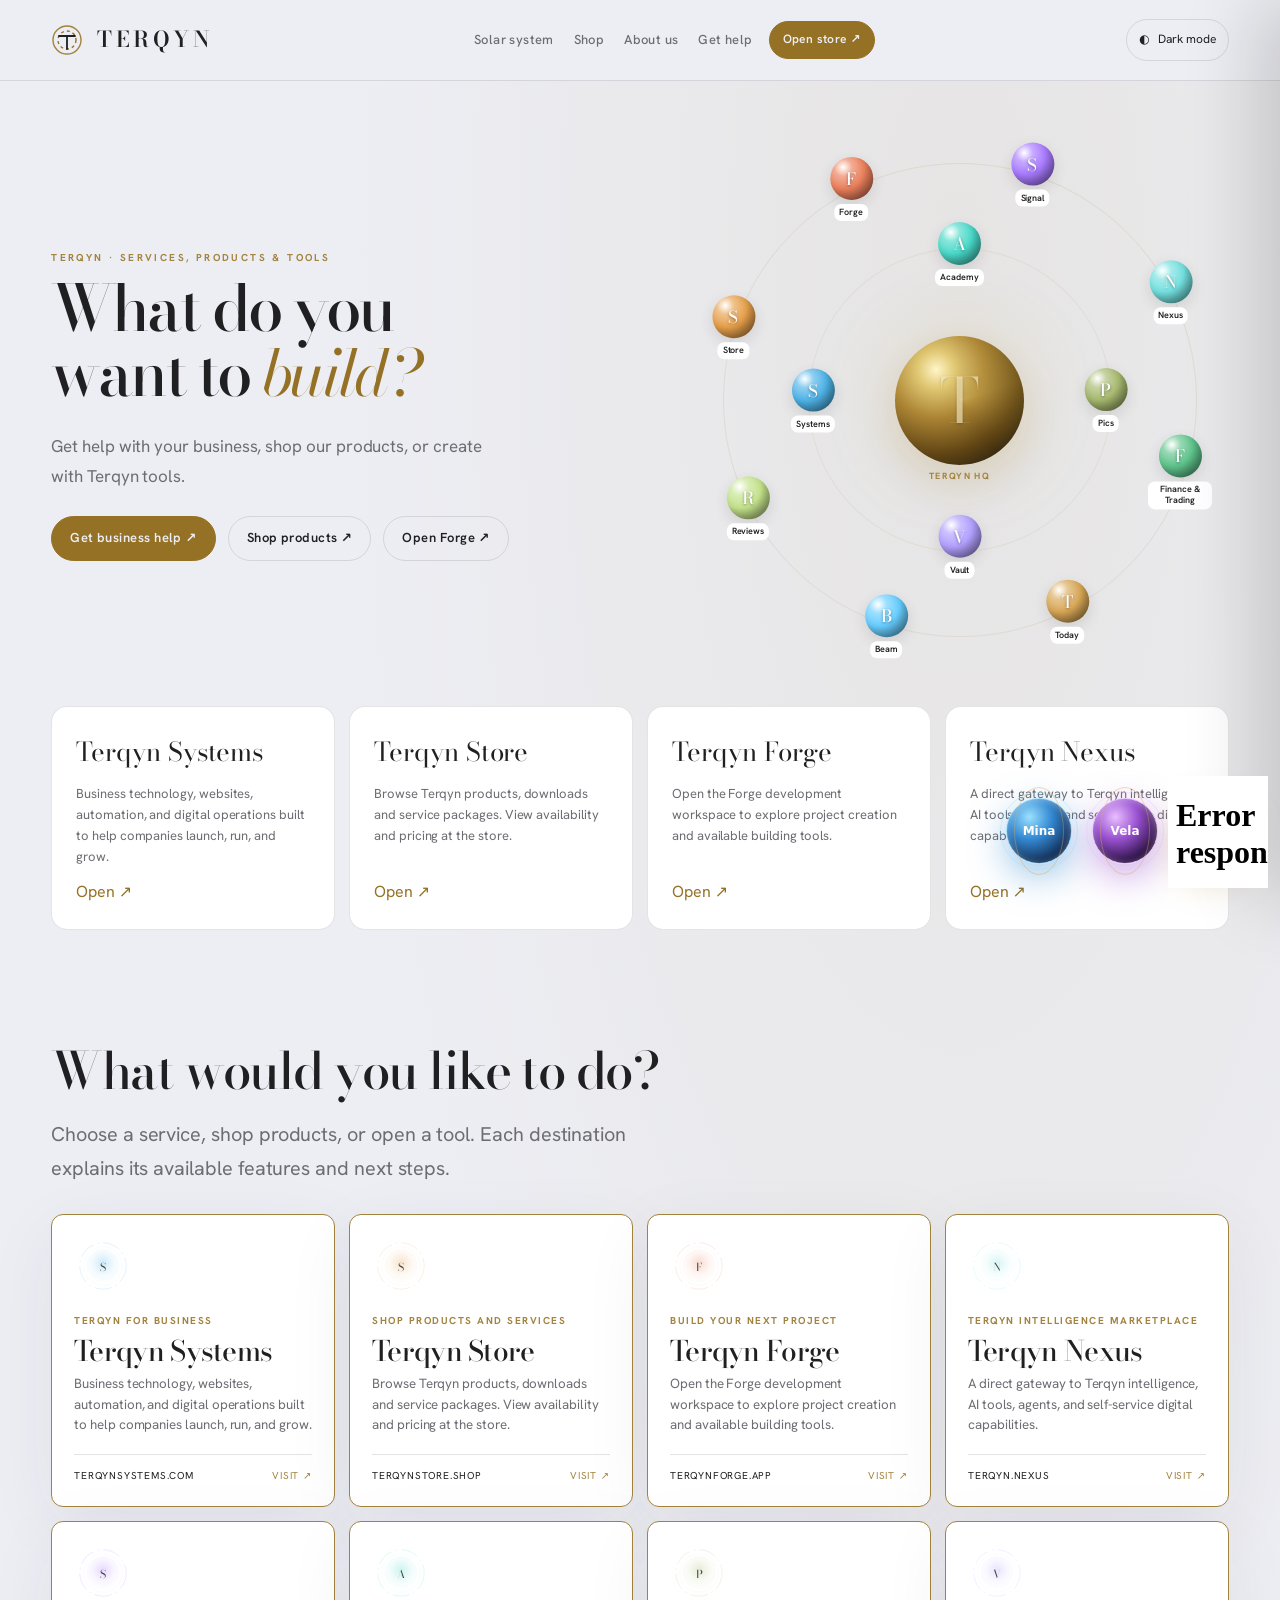
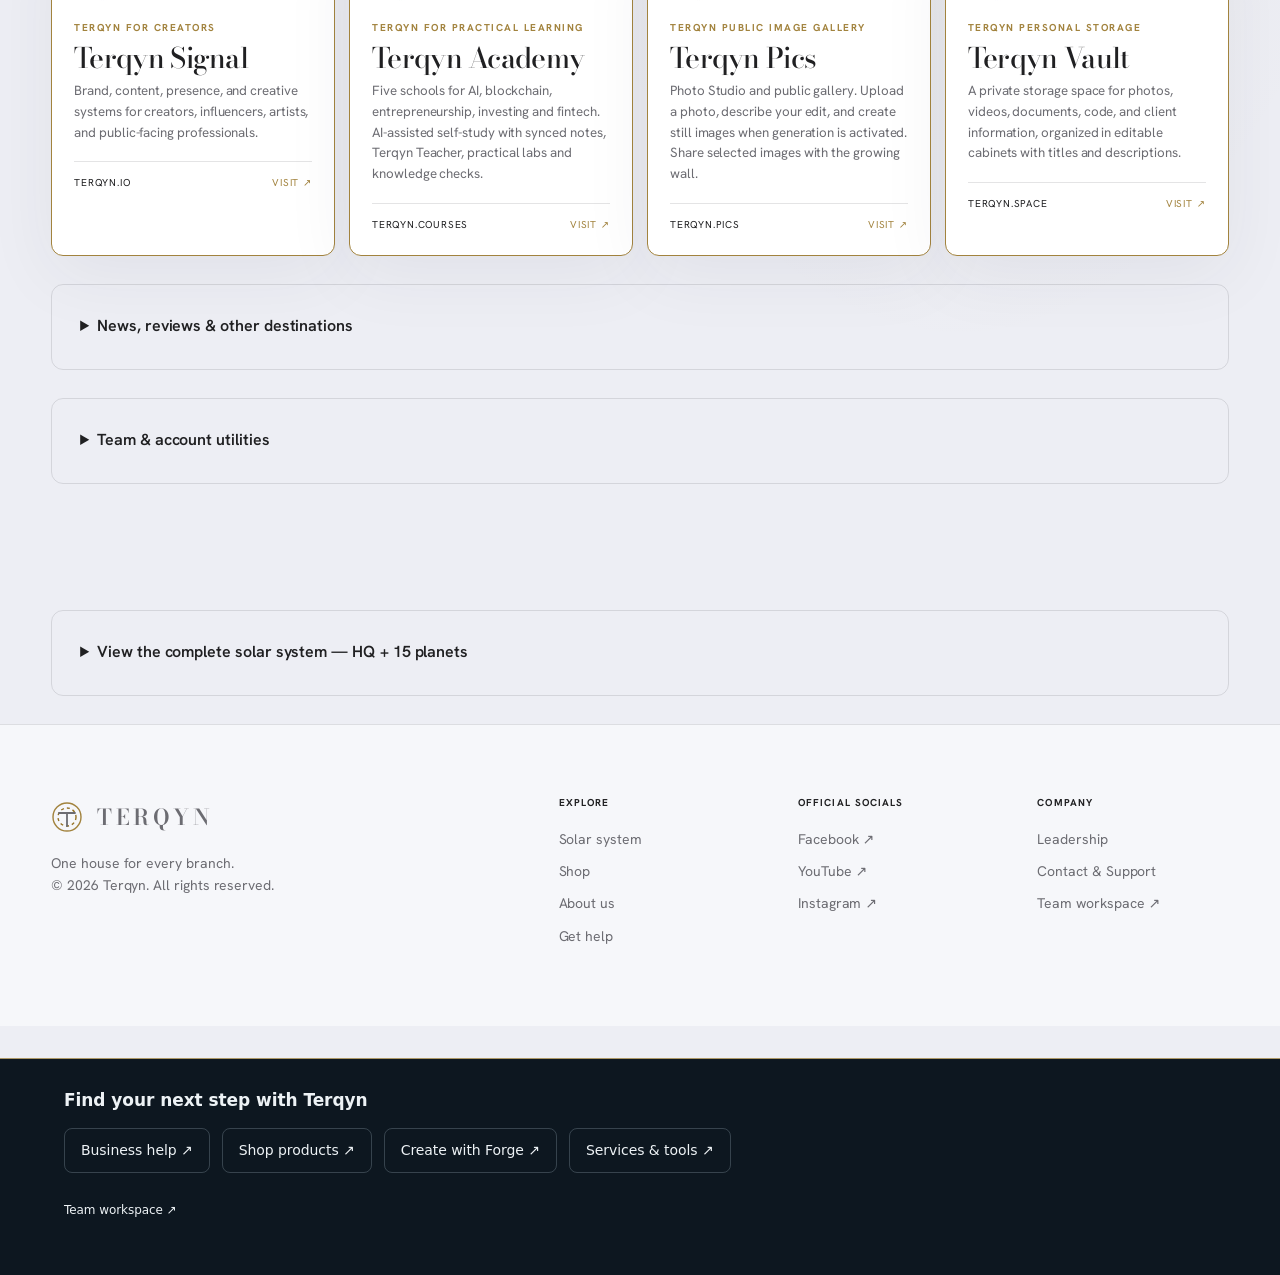
==== commit e0ef0bd7: "Name HQ solar system and align planet labels with actual destinations" ====
--- a/index.html
+++ b/index.html
@@ -624,7 +624,7 @@
 @media(max-width:480px){.hero{padding-top:26px}.orbit-stage{max-width:310px}.satellite{width:48px;height:48px;left:calc(50% - 24px);top:calc(50% - 24px);transform:rotate(var(--a)) translateY(-125px) rotate(calc(-1 * var(--a)))}.satellite a{width:48px;height:48px;border-radius:14px;font-size:10px}.gold-core span{font-size:40px}.wordmark{font-size:43px}.hero-index a{padding:18px;min-height:180px}.hero-index .nm{font-size:22px}.brand{font-size:19px}.hero-copy .eyebrow{font-size:9px}}
 @media(prefers-reduced-motion:reduce){.orbit-track,.satellite a,.gold-core::after{animation:none}}
 
-/* Live planetarium: every orb derives from the ecosystem directory. */
+/* Live planetarium: every orb derives from the solar system directory. */
 .planetarium{width:100%;max-width:650px;aspect-ratio:1;isolation:isolate}
 .planetarium .gold-core{position:absolute;inset:38%;width:24%;z-index:3;box-shadow:0 0 70px #ccb45640,0 20px 45px #80601f20}
 .gold-core b{position:absolute;top:104%;white-space:nowrap;color:#947124;font:700 9px var(--sans);letter-spacing:.15em}
@@ -699,27 +699,26 @@
 desc:'Explore Terqyn’s neural coordination center: an animated home for seven specialist intelligences, with backend connections in development.'},
 {id:'pics', name:'Terqyn Pics', mono:'P', for:'Terqyn public image gallery', url:'https://terqyn.pics', domain:'terqyn.pics', color:'#A8BA70', status:'Live',
 desc:'Photo Studio and public gallery. Upload a photo, describe your edit, and create still images when generation is activated. Share selected images with the growing wall.'},
-{id:'vault', name:'Terqyn Vault', mono:'V', for:'Terqyn personal storage', url:'https://terqyn.space', domain:'terqyn.space', color:'#B3A0FF', status:'Connecting domain',
+{id:'vault', name:'Terqyn Vault', mono:'V', for:'Terqyn personal storage', url:'https://terqyn.space', domain:'terqyn.space', color:'#B3A0FF', status:'Published',
 desc:'A private storage space for photos, videos, documents, code, and client information, organized in editable cabinets with titles and descriptions.'},
 {id:'systems', name:'Terqyn Systems', mono:'S', for:'Terqyn for business', url:'https://terqynsystems.com', domain:'terqynsystems.com', color:'#4FB4E8', status:'Live',
 desc:'Business technology, websites, automation, and digital operations built to help companies launch, run, and grow.'},
 {id:'signal', name:'Terqyn Signal', mono:'S', for:'Terqyn for creators', url:'https://terqyn.io', domain:'terqyn.io', color:'#A97BFF', status:'Live',
 desc:'Brand, content, presence, and creative systems for creators, influencers, artists, and public-facing professionals.'},
-{id:'nexus', name:'Terqyn Nexus', mono:'N', for:'Terqyn intelligence marketplace', url:'https://terqyn.tech', domain:'terqyn.tech', color:'#73E0DF', status:'Live',
+{id:'nexus', name:'Terqyn Nexus', mono:'N', for:'Terqyn intelligence marketplace', url:'https://terqyn.nexus', domain:'terqyn.nexus', color:'#73E0DF', status:'Live',
 desc:'A direct gateway to Terqyn intelligence, AI tools, agents, and self-service digital capabilities.'},
 {id:'finance', name:'Terqyn Finance & Trading', mono:'F', for:'Terqyn for markets', url:'', domain:'Coming soon', color:'#5FC48C', status:'Coming Soon',
 desc:'Financial intelligence, market research, portfolio tooling, and trading-focused technology. Coming soon.'},
 {id:'today', name:'Terqyn Today', mono:'T', for:'Terqyn news & information', url:'https://terqyn.today', domain:'terqyn.today', color:'#D9A857', status:'Live',
 desc:'A Terqyn-owned newsroom for science, technology, fintech, digital utility, markets, crypto, and trusted third-party perspectives.'},
-{id:'town-square', name:'Terqyn Town Square', mono:'T', for:'Terqyn for community', url:'https://terqyn.com/#/town-square', domain:'terqyn.com', color:'#78B6A1', status:'In development',
-desc:'A separate community noticeboard—not a company-review feed—for missing-and-found notices, local jobs, offers, requests for help, and announcements.'},
+{id:'hq', name:'Terqyn HQ', mono:'H', for:'Terqyn headquarters', url:'https://terqyn.com/', domain:'terqyn.com', color:'#C9A347', status:'Live', hub:true, desc:'The central home of the Terqyn solar system: find services, products, tools and support.'},
 {id:'beam', name:'Terqyn Beam', mono:'B', for:'Terqyn for live client guidance', url:'https://www.terqyn.digital/beam', domain:'terqyn.digital', color:'#67CEFF', status:'Live',
 desc:'Private, instant browser screen sharing for Terqyn agents and clients—built for demonstrations, proposals, walkthroughs, and clearer conversations without a client download.'},
 {id:'reviews', name:'Terqyn Reviews', mono:'R', for:'Terqyn reviews & experiences', url:'https://terqyn.reviews', domain:'terqyn.reviews', color:'#C4E28B', status:'Live',
 desc:'A public review journal for customer experiences across Terqyn companies, with clear sourcing and room for genuine voices.'},
 {id:'store',name:'Terqyn Store',mono:'S',for:'Shop products and services',url:'https://terqynstore.shop',domain:'terqynstore.shop',color:'#E6A04B',status:'Published',desc:'Browse Terqyn products, downloads and service packages. View availability and pricing at the store.'},
 {id:'forge',name:'Terqyn Forge',mono:'F',for:'Build your next project',url:'https://terqynforge.app',domain:'terqynforge.app',color:'#EB805C',status:'Published',desc:'Open the Forge development workspace to explore project creation and available building tools.'},
-{id:'sovereign',name:'Sovereign / The Bridge',mono:'B',for:'Team workspace',url:'https://terqynsovereign.center',domain:'terqynsovereign.center',color:'#B99AFF',status:'Staff access',internal:true,desc:'The team entry for operations, executive approvals, account management and shared knowledge. Each tool retains its access checks.'},
+{id:'sovereign',name:'Terqyn Sovereign — The Bridge',mono:'B',for:'Team workspace',url:'https://terqynsovereign.center',domain:'terqynsovereign.center',color:'#B99AFF',status:'Staff access',internal:true,desc:'The team entry for operations, executive approvals, account management and shared knowledge. Each tool retains its access checks.'},
 {id:'cloud',name:'Terqyn Account',mono:'A',for:'Account and sign-in support',url:'https://terqyn.cloud',domain:'terqyn.cloud',color:'#9DBEEB',status:'Account access',internal:true,desc:'Manage your Terqyn identity and account. Access this utility from sign-in or the team workspace.'}
 ];
 ECOSYSTEM.find(s=>s.id==='cortex').internal=true;
@@ -810,7 +809,7 @@
 setInterval(tick,1000);
 
 /* ---------- layout ---------- */
-const NAV=[['ecosystem','Services & tools'],['tech','Shop'],['about','About us'],['contact','Get help']];
+const NAV=[['solar-system','Solar system'],['tech','Shop'],['about','About us'],['contact','Get help']];
 function header(cur){return `<header class="site"><div class="wrap bar">
 <a href="#/" class="brand" data-go="">${MARK}<span>Terqyn</span></a>
 <nav class="nav" id="nav" aria-label="Main">${NAV.map(([p,l])=>`<a
@@ -846,8 +845,8 @@
 const cardGrid=items=>`<div class="destination-grid">${items.map(ecoMiniCard).join('')}</div>`;
 return `<section aria-label="Customer services and tools" style="padding:${compact?'42px 0 70px':'0 0 90px'}"><h2 class="h2">What would you like to do?</h2><p class="lede">Choose a service, shop products, or open a tool. Each destination explains its available features and next steps.</p>${cardGrid(CUSTOMER_DESTINATIONS)}<details class="ecosystem-more"><summary>News, reviews &amp; other destinations</summary>${cardGrid(PUBLIC_DESTINATIONS.filter(s=>!CUSTOMER_ORDER.includes(s.id)))}</details><details class="ecosystem-more"><summary>Team &amp; account utilities</summary><p>For employees, start at the Bridge. Account and shared-knowledge tools are grouped there; their existing permissions still apply.</p><a class="btn" href="${BRIDGE_URL}">Open team workspace ↗</a></details></section>`;
 }
-function planetMap(items){return `<div class="orbit-stage planetarium" aria-label="Terqyn ecosystem planet map"><div class="planet-halo"></div><div class="gold-core" role="img" aria-label="Terqyn HQ"><span>T</span><b>TERQYN HQ</b></div>${items.map((s,i)=>{const inner=Math.max(1,Math.floor(items.length*.4)),ring=i<inner?0:1,count=ring===0?inner:items.length-inner,position=ring===0?i:i-inner,angle=position*360/count+(ring?18:0),radius=ring===0?28:45;return `<div class="planet-orbit" style="--radius:${radius}%;--duration:120s;--angle:${angle}deg"><div class="planet-position"><a class="subsidiary-planet" href="${s.url||'#/ecosystem'}" style="--planet-color:${s.color}" aria-label="${esc(s.name)} — ${s.internal?'Team / account utility':esc(s.status)}"><span class="planet-ball">${esc(s.mono)}</span><span class="planet-name">${esc(s.name.replace('Terqyn ',''))}${s.internal?' · Team':''}</span></a></div></div>`}).join('')}</div>`}
-function fullAtlas(){return `<details class="ecosystem-more full-atlas"><summary>View all ${ECOSYSTEM.length} planets, including team utilities</summary><p>Every destination is retained. Team and account planets support operations; customers can start with the services above.</p>${planetMap(ECOSYSTEM)}<div class="atlas-links">${ECOSYSTEM.map(s=>`<a href="${s.url||'#/ecosystem/'+s.id}">${esc(s.name)}${s.internal?' · Team / account':''} ↗</a>`).join('')}</div></details>`}
+function planetMap(items){items=items.filter(s=>!s.hub);return `<div class="orbit-stage planetarium" aria-label="Terqyn solar system planet map"><div class="planet-halo"></div><a class="gold-core" href="https://terqyn.com/" aria-label="Terqyn HQ — the center of the solar system" style="text-decoration:none;color:inherit"><span>T</span><b>TERQYN HQ</b></a>${items.map((s,i)=>{const inner=Math.max(1,Math.floor(items.length*.4)),ring=i<inner?0:1,count=ring===0?inner:items.length-inner,position=ring===0?i:i-inner,angle=position*360/count+(ring?18:0),radius=ring===0?28:45;return `<div class="planet-orbit" style="--radius:${radius}%;--duration:120s;--angle:${angle}deg"><div class="planet-position"><a class="subsidiary-planet" href="${s.url||'#/solar-system/'+s.id}" style="--planet-color:${s.color}" aria-label="${esc(s.name)} — ${s.internal?'Team / account utility':esc(s.status)}"><span class="planet-ball">${esc(s.mono)}</span><span class="planet-name">${esc(s.name.replace('Terqyn ',''))}${s.internal?' · Team':''}</span></a></div></div>`}).join('')}</div>`}
+function fullAtlas(){return `<details class="ecosystem-more full-atlas"><summary>View the complete solar system — HQ + ${ECOSYSTEM.filter(s=>!s.hub).length} planets</summary><p>Terqyn HQ is the center. Each planet is named for its actual destination. Team and account utilities remain grouped separately from customer services.</p>${planetMap(ECOSYSTEM)}<div class="atlas-links">${ECOSYSTEM.map(s=>`<a href="${s.url||'#/solar-system/'+s.id}">${esc(s.name)}${s.internal?' · Team / account':''} ↗</a>`).join('')}</div></details>`}
 
 function pHome(){return `<section class="hero"><div class="wrap"><div class="hero-copy"><p class="eyebrow">TERQYN · SERVICES, PRODUCTS &amp; TOOLS</p><h1 class="wordmark">What do you<br>want to <em>build?</em></h1><p class="tagline">Get help with your business, shop our products, or create with Terqyn tools.</p><div class="hero-actions"><a class="btn primary" href="https://terqynsystems.com">Get business help ↗</a><a class="btn" href="https://terqynstore.shop">Shop products ↗</a><a class="btn" href="https://terqynforge.app">Open Forge ↗</a></div></div>${planetMap(PUBLIC_DESTINATIONS)}<nav class="hero-index" aria-label="Popular customer destinations">${ENTRIES.map(([url,n,d])=>`<a href="${url}"><span class="nm">${esc(n)}</span><span class="ds">${esc(d)}</span><span class="go">Open ↗</span></a>`).join('')}</nav></div></section><div class="wrap">${ecoDirectory(true)}${fullAtlas()}</div>`}
 
@@ -855,7 +854,7 @@
 links to OFFICIAL_SOCIALS only; no inferred handles or personal staff records. */
 const OFFICIAL_SOCIALS = [{"name":"Facebook","url":"https://www.facebook.com/profile.php?id=61595139479284"},{"name":"YouTube","url":"https://youtube.com/@terqynsystems"},{"name":"Instagram","url":"https://www.instagram.com/terqynmedia/"}];
 function pContact(){return `<div class="wrap contact-page">
-<section class="page-head"><p class="contact-kicker">TERQYN HEADQUARTERS</p><h1 class="h1">Contact &amp; Support</h1><p class="lede">One place to find the right Terqyn team. Get help with an existing project, ask about our services, or report a technical issue.</p><div class="contact-jumps"><a class="chip" href="#support-team">General support</a><a class="chip" href="#technical-team">IT &amp; technical help</a><a class="chip" href="#department-contacts">Departments</a><a class="chip" href="#ecosystem-contacts">Ecosystem directory</a><a class="chip" href="#official-socials">Official socials</a></div></section>
+<section class="page-head"><p class="contact-kicker">TERQYN HEADQUARTERS</p><h1 class="h1">Contact &amp; Support</h1><p class="lede">One place to find the right Terqyn team. Get help with an existing project, ask about our services, or report a technical issue.</p><div class="contact-jumps"><a class="chip" href="#support-team">General support</a><a class="chip" href="#technical-team">IT &amp; technical help</a><a class="chip" href="#department-contacts">Departments</a><a class="chip" href="#ecosystem-contacts">Solar system directory</a><a class="chip" href="#official-socials">Official socials</a></div></section>
 <section class="section" aria-label="Contact departments"><div class="grid g2">
 <article class="panel contact-card" id="support-team"><span class="contact-kicker">CLIENTS · VISITORS · GENERAL QUESTIONS</span><h2 class="h2">General support</h2><p class="mute">For service questions, project updates, account or billing inquiries, and help reaching the right department across Terqyn.</p><dl class="contact-details"><dt>Email</dt><dd><a href="mailto:support@terqyn.com">support@terqyn.com</a></dd><dt>Voicemail or text</dt><dd><a href="tel:+17728009663">(772) 800-9663</a></dd></dl><div class="contact-notice"><b>Please leave a voicemail or send a text first.</b><p>This number does not answer first-time calls without a voicemail or text beforehand. Include your name, the Terqyn destination or project, and a brief description of what you need.</p></div><div class="contact-actions"><a class="btn primary" href="mailto:support@terqyn.com">Email support ↗</a><a class="btn" href="sms:+17728009663">Send a text ↗</a><a class="btn" href="tel:+17728009663">Call &amp; leave voicemail</a></div></article>
 <article class="panel contact-card" id="technical-team"><span class="contact-kicker">IT · TECHNICAL ISSUES</span><h2 class="h2">IT &amp; technology</h2><p class="mute">For website or application errors, technical access problems, integrations, and other IT-related questions.</p><dl class="contact-details"><dt>Email</dt><dd><a href="mailto:terqyncto@gmail.com">terqyncto@gmail.com</a></dd><dt>Phone</dt><dd><a href="tel:+17728371793">(772) 837-1793</a></dd></dl><div class="contact-notice"><b>Help us identify the issue.</b><p>Include the affected website, what you were trying to do, any error message, and a screenshot if available. Never send passwords, API keys, or payment card details.</p></div><div class="contact-actions"><a class="btn primary" href="mailto:terqyncto@gmail.com">Email technical support ↗</a><a class="btn" href="tel:+17728371793">Call IT</a></div></article></div>
@@ -869,32 +868,24 @@
 <section class="section"><div class="row between"><div><span class="contact-kicker">FIND YOUR ROUTE</span><h2 class="h2">Who should I contact?</h2></div></div><div class="contact-routing">
 ${[['New service or business inquiry','General support','mailto:support@terqyn.com'],['Existing project or customer support','General support','mailto:support@terqyn.com'],['Billing or account question','General support','mailto:support@terqyn.com'],['Website, application, or integration issue','IT & technical support','mailto:terqyncto@gmail.com'],['Login trouble or technical access problem','IT & technical support','mailto:terqyncto@gmail.com'],['Partnership, media, or department routing','General support','mailto:support@terqyn.com']].map(([need,team,url])=>`<div><span>${need}</span><a href="${url}">${team} ↗</a></div>`).join('')}
 </div></section>
-<section class="section" id="ecosystem-contacts"><span class="contact-kicker">OFFICIAL DESTINATIONS</span><h2 class="h2">Across the ecosystem</h2><p class="lede">Choose your destination below. General support routes inquiries for every Terqyn destination; IT handles technical issues across the ecosystem.</p><div class="contact-directory">
+<section class="section" id="ecosystem-contacts"><span class="contact-kicker">OFFICIAL DESTINATIONS</span><h2 class="h2">Across the solar system</h2><p class="lede">Choose your destination below. General support routes inquiries for every Terqyn destination; IT handles technical issues across the solar system.</p><div class="contact-directory">
 ${PUBLIC_DESTINATIONS.map(s=>`<article class="panel"><span class="tag"><span class="dot" style="--c:${s.color}"></span>${esc(s.status)}</span><h3 class="h3" style="margin:18px 0 12px">${esc(s.name)}</h3><p class="mute small">${esc(s.for)}</p><div class="contact-directory-links">${s.url?`<a href="${esc(s.url)}" target="_blank" rel="noopener noreferrer">Official website ↗</a>`:'<span class="mute small">Website coming soon</span>'}<a href="mailto:support@terqyn.com?subject=${encodeURIComponent(s.name+' — Support request')}">Contact support ↗</a><a href="mailto:terqyncto@gmail.com?subject=${encodeURIComponent(s.name+' — Technical issue')}">Technical help ↗</a></div></article>`).join('')}
 </div></section>
 <section class="section" id="official-socials"><div class="panel"><span class="contact-kicker">OFFICIAL CHANNELS</span><h2 class="h2">Official Socials</h2>${OFFICIAL_SOCIALS.length?`<div class="contact-actions">${OFFICIAL_SOCIALS.map(s=>`<a class="btn" href="${esc(s.url)}" target="_blank" rel="noopener noreferrer">${esc(s.name)} ↗</a>`).join('')}</div>`:'<p class="mute">Confirmed official social profile links will be listed here as they are approved by Terqyn. For now, use the email, phone, and official website links in this directory.</p>'}</div></section>
 </div>`}
 
 function pEcosystem(){return `<div class="wrap"><div class="eco-head"><h1
-class="h1">Services, products &amp; tools</h1><p class="lede">Find the right destination for what you want to accomplish.</p></div>
+class="h1">The Terqyn solar system</h1><p class="lede">Find services, products and tools by choosing the destination that matches your goal.</p></div>
 ${ecoDirectory(false)}${fullAtlas()}</div>`}
 
-function pSub(id){const s=SUB[id];if(!s)return pEcosystem();return `<div class="wrap"><section class="section"><a class="back" href="#/ecosystem" data-go="ecosystem">← Ecosystem</a><h1 class="h1">${esc(s.name)}</h1><p class="lede">${esc(s.desc)}</p>${s.url?`<a class="btn primary" href="${esc(s.url)}" target="_blank" rel="noopener noreferrer">Visit website ↗</a>`:''}</section></div>`}
-
-function pTownSquare(){return `<div class="wrap">
-<section class="page-head"><a class="back" href="#/ecosystem" data-go="ecosystem">← The Terqyn ecosystem</a><h1 class="h1">Terqyn Town Square</h1>
-<p class="lede">A standalone community noticeboard for local communities—not part of Terqyn Reviews. One place for missing-and-found notices, job openings, local offers, requests for help, and announcements.</p>
-<div class="row" style="margin-top:28px"><span class="tag warn">In development</span><span class="mute small">A planned community showcase</span></div></section>
-<section class="section"><div class="grid g2">
-<article class="panel"><span class="tag">01 / FIND</span><h2 class="h3" style="margin-top:16px">What the community needs</h2><p class="mute">Browse missing and found pets, open roles, local offers, community requests, and notices from across the Terqyn network.</p></article>
-<article class="panel"><span class="tag">02 / SHARE</span><h2 class="h3" style="margin-top:16px">Post something useful</h2><p class="mute">A simple, organized place to share an opportunity, ask for help, or get an important notice in front of the right people.</p></article>
-</div><p class="mute small" style="margin-top:22px">Town Square is a separate planned service and will not be mixed into Terqyn Reviews. Public posting is not open yet.</p></section></div>`}
+function pSub(id){const s=SUB[id];if(!s)return pEcosystem();return `<div class="wrap"><section class="section"><a class="back" href="#/solar-system" data-go="solar-system">← Solar system</a><h1 class="h1">${esc(s.name)}</h1><p class="lede">${esc(s.desc)}</p>${s.url?`<a class="btn primary" href="${esc(s.url)}" target="_blank" rel="noopener noreferrer">Visit website ↗</a>`:''}</section></div>`}
+
 function pAbout(){return `<div class="wrap">
 <section class="page-head"><h1 class="h1">About Terqyn</h1><p
 class="lede">Who we are, what we hold, and where we are going. Everything
 here is public on purpose.</p></section>
-<section class="section"><h2 class="h2">One Terqyn ecosystem</h2><p class="lede">Terqyn is the umbrella brand for a growing family of technology destinations. Terqyn HQ at terqyn.com is the central home: it explains the ecosystem and connects visitors with each destination.</p><p>Terqyn Systems is our business technology and services destination, focused on websites, software, automation, integrations, and digital operations. Other Terqyn destinations serve distinct needs in creative work, personal storage, news, customer feedback, and coordinated project workflows.</p><p>Terqyn is the shared brand; Terqyn Systems is one part of the wider ecosystem. Each website has its own purpose, available features, and service terms. A common brand does not mean every product shares the same account or private data.</p><div class="row" style="margin-top:24px"><a class="btn primary" href="https://terqynsystems.com/">Visit Terqyn Systems</a><a class="btn" href="#/ecosystem" data-go="ecosystem">Explore the ecosystem</a></div></section>
-<section aria-label="Related Terqyn destinations"><h2>Connected Terqyn destinations</h2><p>Explore the other websites in our shared ecosystem. Each destination serves its own purpose.</p><ul><li><a href="https://terqynsystems.com">Terqyn Systems</a> — Business technology and services</li><li><a href="https://terqyn.io">Terqyn Signal</a> — Creator brand and content workflows</li><li><a href="https://terqyn.tech">Terqyn Nexus</a> — Specialist intelligence and tools</li><li><a href="https://terqyn.pics">Terqyn Pics</a> — Photo studio and public gallery</li><li><a href="https://terqyn.space">Terqyn Vault</a> — Personal storage cabinets</li><li><a href="https://sorynai.dev">Soryn Social</a> — Social content planning</li><li><a href="https://terqyn.today">Terqyn Today</a> — News and ecosystem information</li><li><a href="https://www.terqyn.digital/beam">Terqyn Beam</a> — Private live screen sharing for agent-to-client guidance</li><li><a href="https://terqyn.courses">Terqyn Academy</a> — Practical self-study across five schools, with a lesson-aware AI tutor</li><li><a href="https://terqyn.reviews">Terqyn Reviews</a> — Customer experiences and sourced reviews</li></ul></section><section class="section"><p class="vision">We build tools and teach skills
+<section class="section"><h2 class="h2">One Terqyn solar system</h2><p class="lede">Terqyn is the umbrella brand for a growing family of technology destinations. Terqyn HQ at terqyn.com is the central home: it explains the solar system and connects visitors with each destination.</p><p>Terqyn Systems is our business technology and services destination, focused on websites, software, automation, integrations, and digital operations. Other Terqyn destinations serve distinct needs in creative work, personal storage, news, customer feedback, and coordinated project workflows.</p><p>Terqyn is the shared brand; Terqyn Systems is one part of the wider solar system. Each website has its own purpose, available features, and service terms. A common brand does not mean every product shares the same account or private data.</p><div class="row" style="margin-top:24px"><a class="btn primary" href="https://terqynsystems.com/">Visit Terqyn Systems</a><a class="btn" href="#/solar-system" data-go="solar-system">Explore the solar system</a></div></section>
+<section aria-label="Related Terqyn destinations"><h2>Connected Terqyn destinations</h2><p>Explore the other websites in our shared solar system. Each destination serves its own purpose.</p><ul><li><a href="https://terqynsystems.com">Terqyn Systems</a> — Business technology and services</li><li><a href="https://terqyn.io">Terqyn Signal</a> — Creator brand and content workflows</li><li><a href="https://terqyn.nexus">Terqyn Nexus</a> — Specialist intelligence and tools</li><li><a href="https://terqyn.pics">Terqyn Pics</a> — Photo studio and public gallery</li><li><a href="https://terqyn.space">Terqyn Vault</a> — Personal storage cabinets</li><li><a href="https://sorynai.dev">Soryn Social</a> — Social content planning</li><li><a href="https://terqyn.today">Terqyn Today</a> — News and solar system updates</li><li><a href="https://www.terqyn.digital/beam">Terqyn Beam</a> — Private live screen sharing for agent-to-client guidance</li><li><a href="https://terqyn.courses">Terqyn Academy</a> — Practical self-study across five schools, with a lesson-aware AI tutor</li><li><a href="https://terqyn.reviews">Terqyn Reviews</a> — Customer experiences and sourced reviews</li></ul></section><section class="section"><p class="vision">We build tools and teach skills
 that used to be locked behind money and connections, and we put them in
 reach of working people.</p></section>
 <section class="section"><h2 class="h2"
@@ -921,13 +912,13 @@
 function parse(){const h=location.hash.replace(/^#\/?/,'');const
 [a='',b='']=h.split('/');return {a,b}}
 function render(keepScroll){const {a,b}=parse();const y=scrollY;let body;
-if(a==='ecosystem')body=b?pSub(b):pEcosystem();else
-if(a==='contact')body=pContact();else if(a==='town-square')body=pTownSquare();else if(a==='about')body=pAbout();else if(a==='careers')body=pCareers();else
+if(a==='solar-system'||a==='ecosystem')body=b?pSub(b):pEcosystem();else
+if(a==='contact')body=pContact();else if(a==='town-square')body=pHome();else if(a==='about')body=pAbout();else if(a==='careers')body=pCareers();else
 if(a==='spotlight-admin')body=pSpotlightAdmin();else if(a==='spotlight')body=pSpotlight();else if(a==='tech')body=pTech();else
 if(a==='portal')body=pPortal(b);else body=pHome();
 $('#app').innerHTML=header(a)+`<main
 id="content">${body}</main>`+(a==='portal'&&S.role?'':footer());
-document.title=a?`${({ecosystem:b&&SUB[b]?SUB[b].name:'Ecosystem',contact:'Contact & Support',about:'About',careers:'Careers',spotlight:'Spotlight','spotlight-admin':'Spotlight management',tech:'Marketplace',portal:'Personnel portal','town-square':'Town Square'})[a]||''} | Terqyn`:'Terqyn';
+document.title=a?`${({'solar-system':b&&SUB[b]?SUB[b].name:'Solar system',ecosystem:b&&SUB[b]?SUB[b].name:'Solar system',contact:'Contact & Support',about:'About',careers:'Careers',spotlight:'Spotlight','spotlight-admin':'Spotlight management',tech:'Marketplace',portal:'Personnel portal','town-square':'Terqyn HQ'})[a]||''} | Terqyn`:'Terqyn';
 tick();if(keepScroll)scrollTo(0,y);else scrollTo(0,0)}
 const paint=()=>render(true);
 function go(p){closeAll();if(location.hash==='#/'+p)render();else
